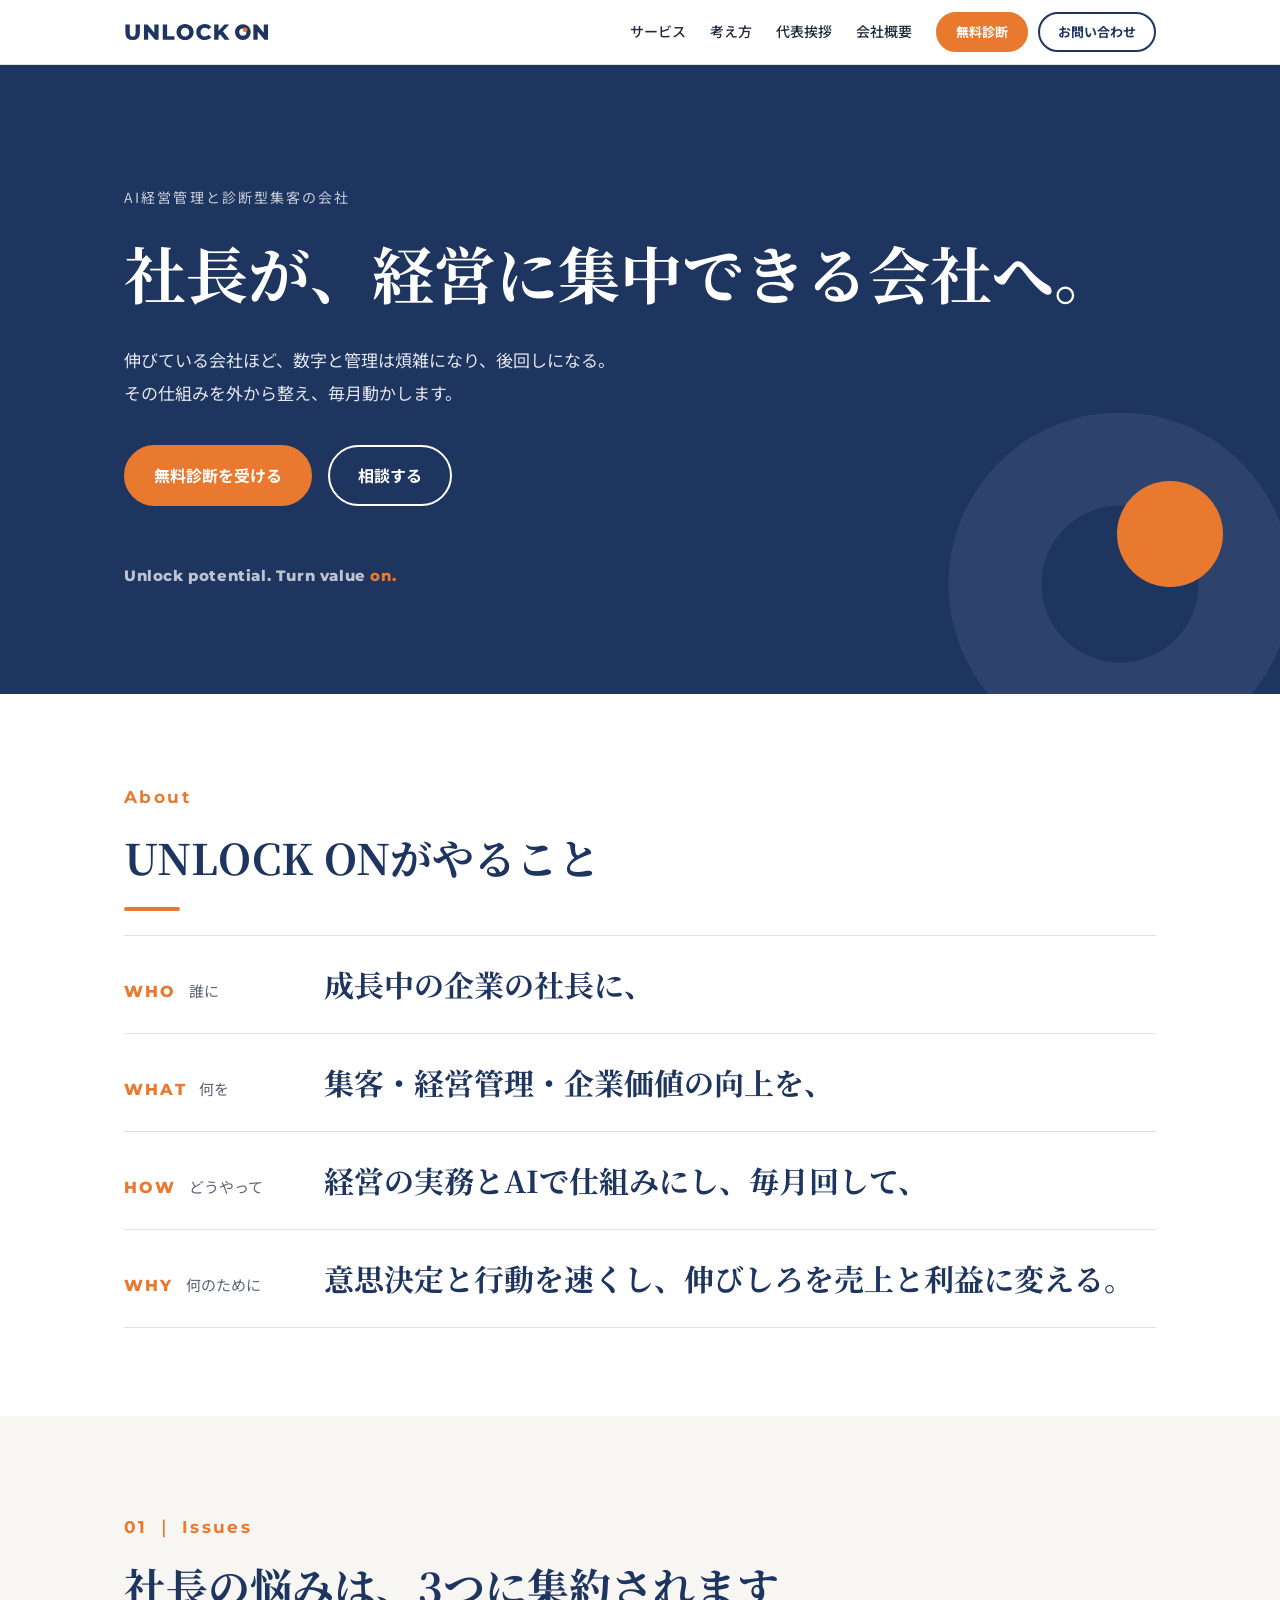
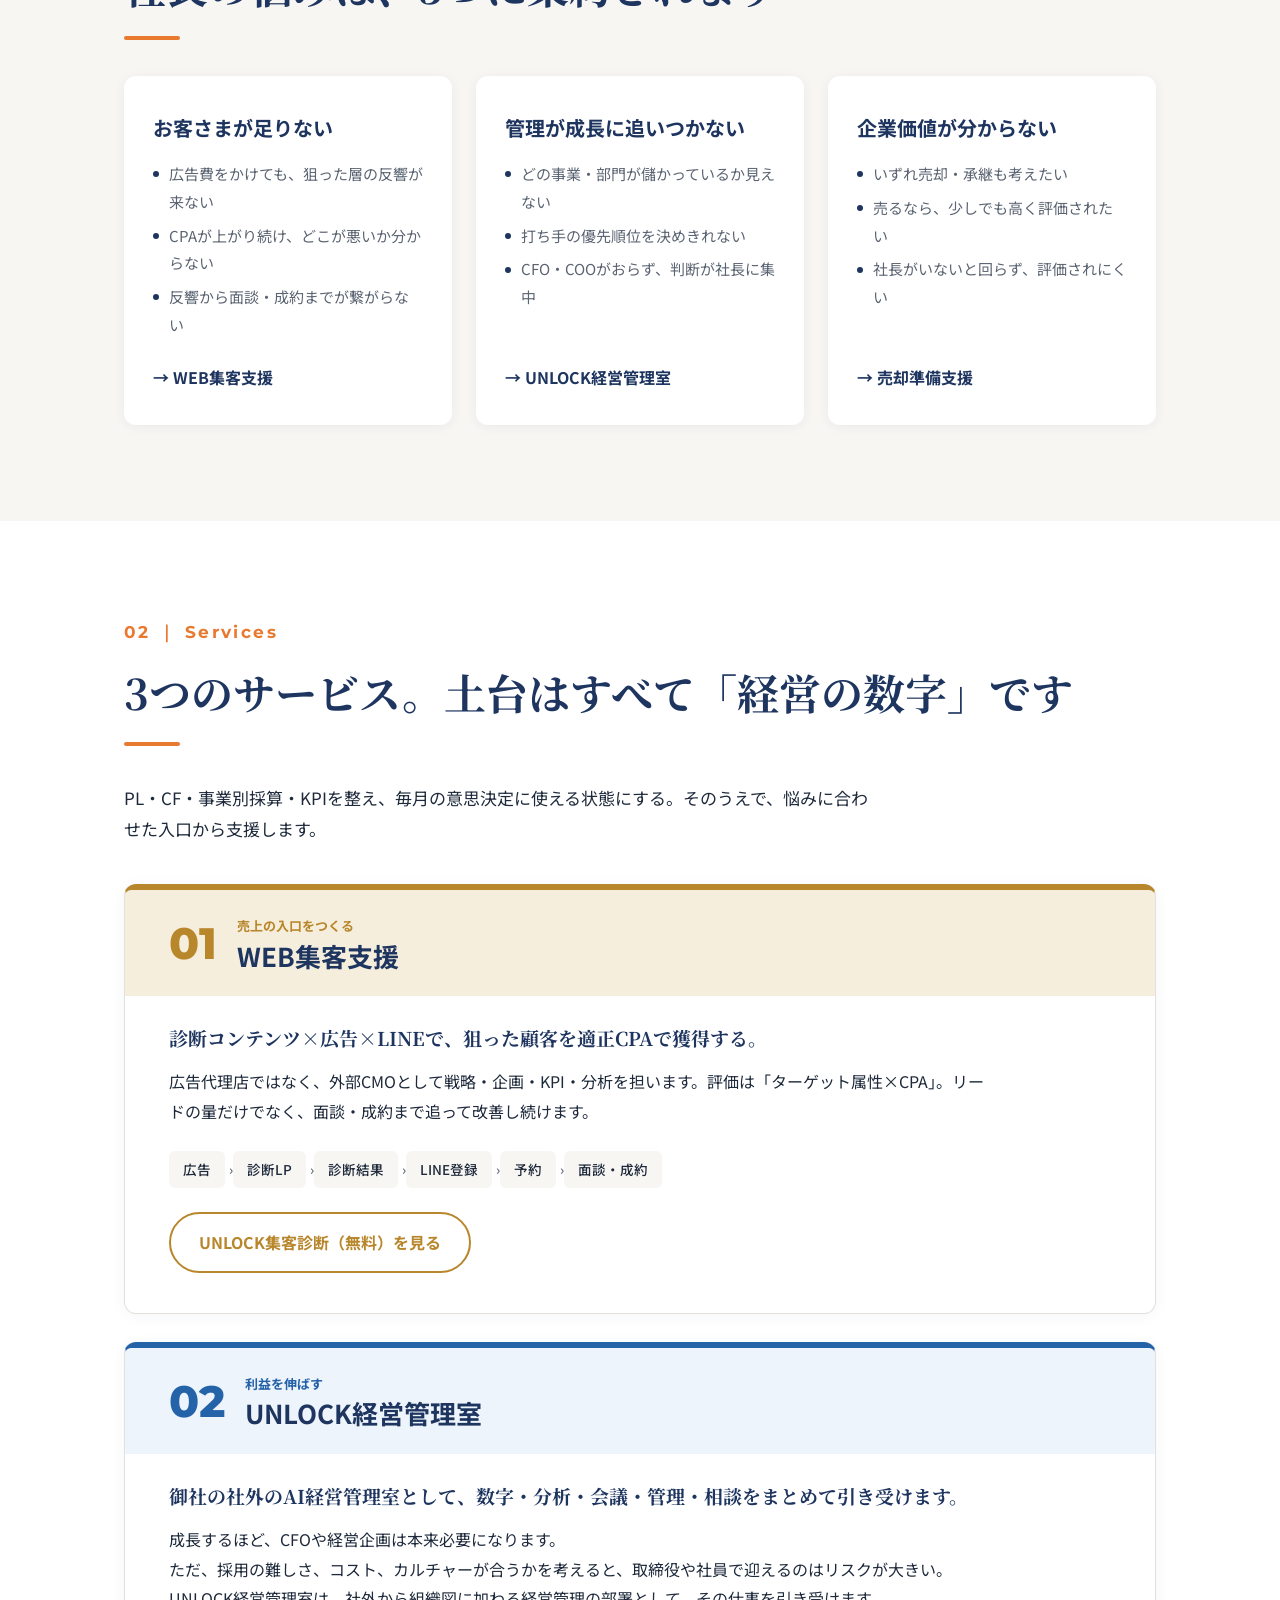
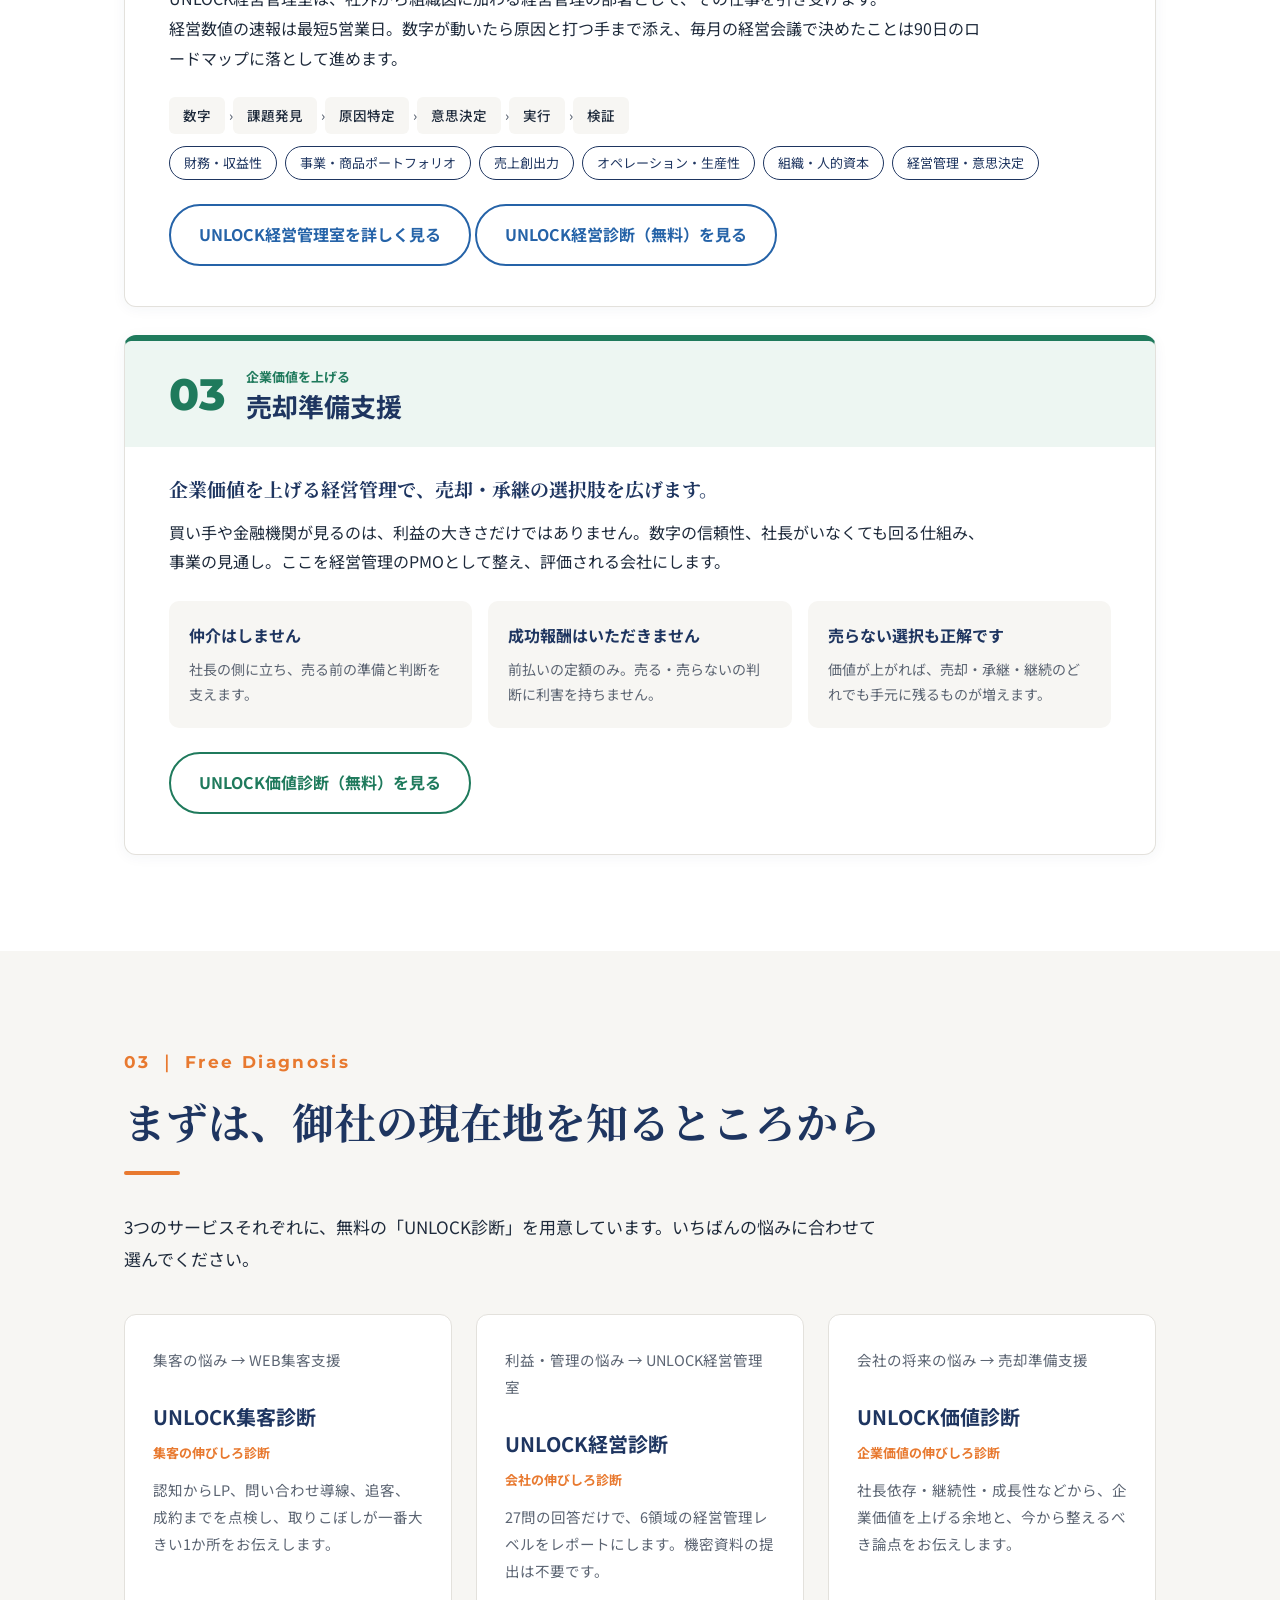
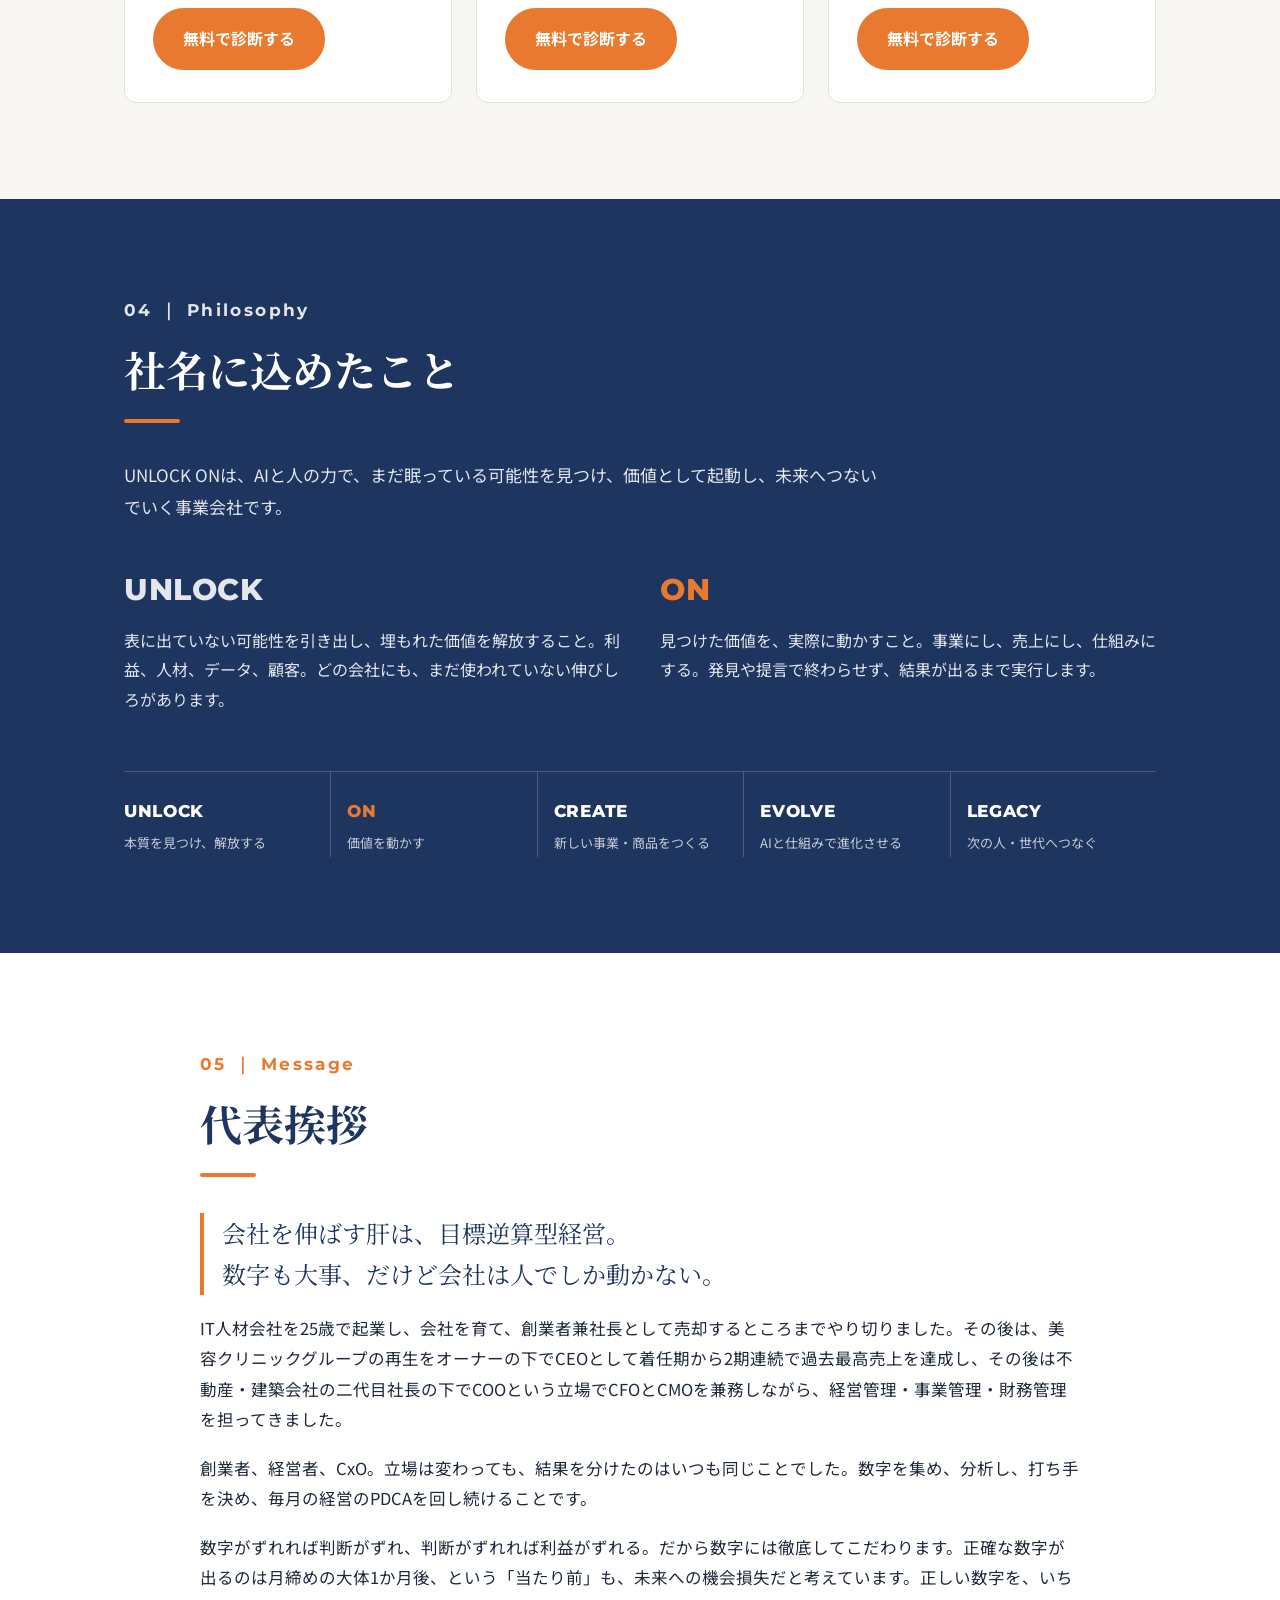
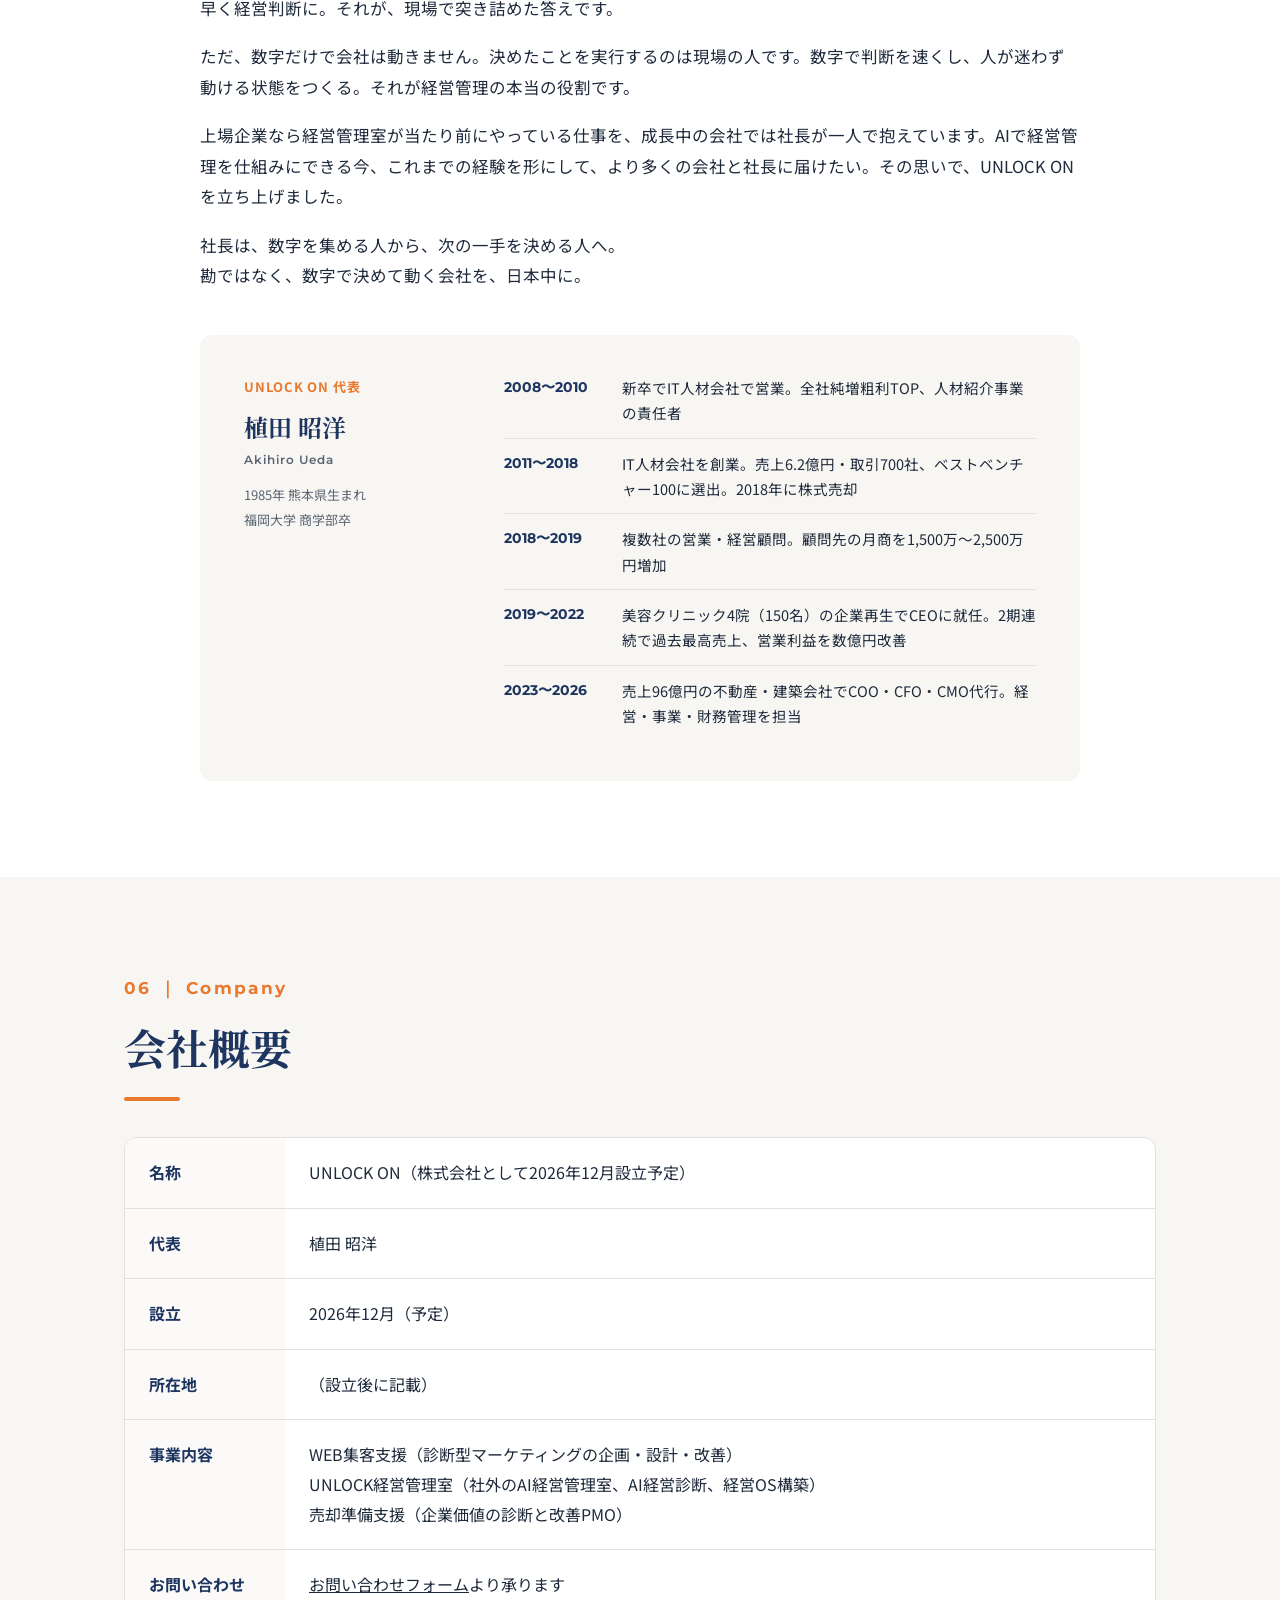
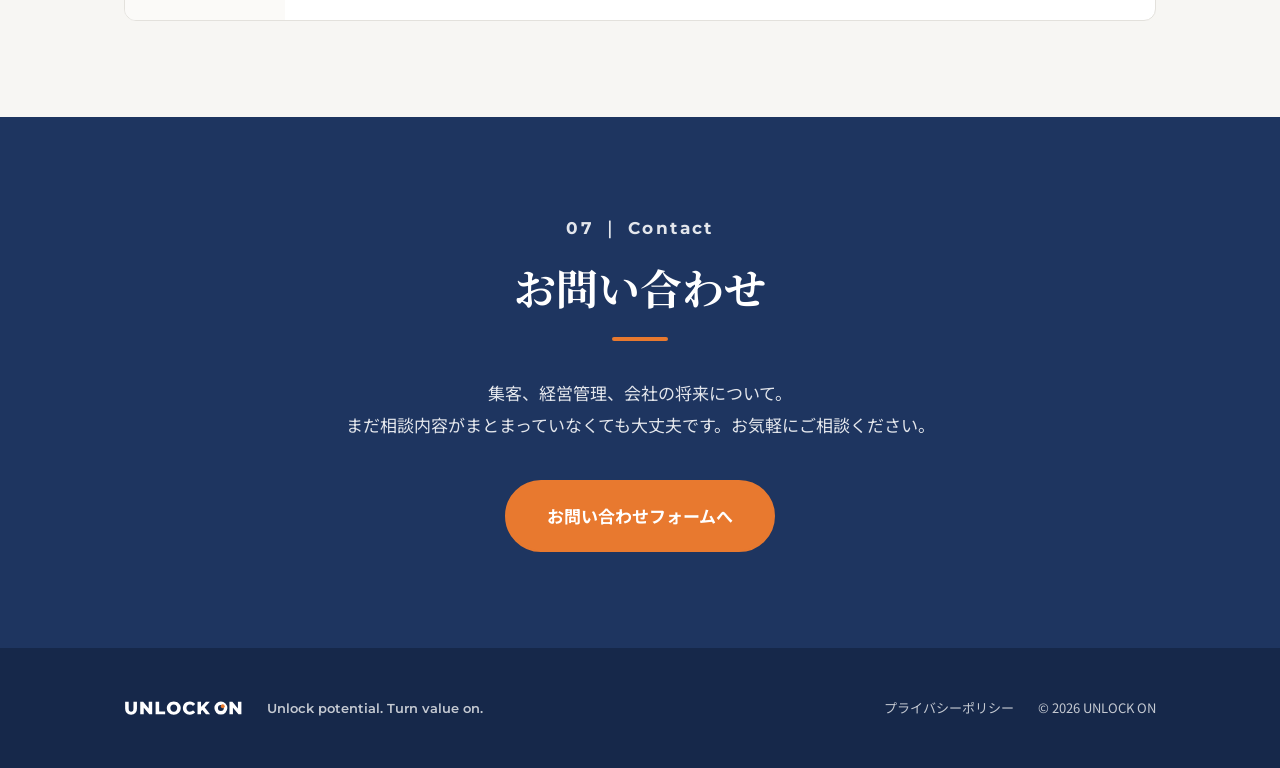
==== index.html @ 7411c28d "代表挨拶・プロフィール・経営管理室欄を植田さんの修正どおりに反映 Co-Authored-By: Claude Opus 5.5 <noreply@anthropic.com> Claude-Sess" ====
<!doctype html>
<html lang="ja">
<head>
<meta charset="utf-8">
<meta name="viewport" content="width=device-width, initial-scale=1">
<title>UNLOCK ON｜AI経営管理と診断型集客</title>
<meta name="description" content="UNLOCK ONは、AI経営管理と診断型集客の会社です。WEB集客支援・UNLOCK経営管理室・売却準備支援で、集客から利益、企業価値までを数字にもとづいて伸ばします。">
<meta property="og:type" content="website">
<meta property="og:title" content="UNLOCK ON｜AI経営管理と診断型集客">
<meta property="og:description" content="Unlock potential. Turn value on. 集客から、利益、企業価値まで。">
<meta property="og:url" content="https://unlockon.jp/">
<meta property="og:image" content="https://unlockon.jp/assets/ogp.png">
<meta name="twitter:card" content="summary_large_image">
<link rel="icon" href="assets/UNLOCKON_icon_white-bg.png">
<link rel="preconnect" href="https://fonts.googleapis.com">
<link rel="preconnect" href="https://fonts.gstatic.com" crossorigin>
<link href="https://fonts.googleapis.com/css2?family=Montserrat:wght@600;700;800&family=Noto+Sans+JP:wght@400;500;700&family=Noto+Serif+JP:wght@600;700&display=swap" rel="stylesheet">
<link rel="stylesheet" href="assets/style.css">
<script src="assets/analytics.js" defer></script>
</head>
<body>

<header class="hd" id="top">
  <div class="wrap hd-in">
    <a href="#top" class="hd-logo"><img src="assets/UNLOCKON_logo_color.svg" alt="UNLOCK ON" width="170" height="26"></a>
    <nav class="hd-nav" aria-label="メニュー">
      <a href="#services">サービス</a>
      <a href="#philosophy">考え方</a>
      <a href="#message">代表挨拶</a>
      <a href="#company">会社概要</a>
      <a href="#diagnosis" class="btn btn-sm">無料診断</a>
      <a href="https://docs.google.com/forms/d/1Wadv1XWsuoTryicn_GsCDWkYl4f9sPdVw8x3bEHQk1c/viewform" target="_blank" rel="noopener" class="btn btn-sm btn-nav2">お問い合わせ</a>
    </nav>
  </div>
</header>

<main>

<!-- ヒーロー -->
<section class="hero">
  <div class="wrap">
    <p class="eyebrow">AI経営管理と診断型集客の会社</p>
    <h1 class="hero-jp serif"><span class="nw">社長が、</span><span class="nw">経営に集中できる</span><span class="nw">会社へ。</span></h1>
    <p class="hero-body">伸びている会社ほど、数字と管理は煩雑になり、後回しになる。<br class="pc">その仕組みを外から整え、毎月動かします。</p>
    <div class="hero-cta">
      <a href="#diagnosis" class="btn">無料診断を受ける</a>
      <a href="#contact" class="btn btn-ghost">相談する</a>
    </div>
    <p class="hero-tag">Unlock potential. Turn value <span class="on">on.</span></p>
  </div>
</section>

<!-- 5W1H -->
<section class="stmt">
  <div class="wrap">
    <p class="sec-num">About</p>
    <h2 class="sec-ttl serif"><span class="nw">UNLOCK ONが</span><span class="nw">やること</span></h2>
    <dl class="stmt-list">
      <div class="stmt-row"><dt><b>WHO</b>誰に</dt><dd><span class="nw">成長中の</span><span class="nw">企業の</span><span class="nw">社長に、</span></dd></div>
      <div class="stmt-row"><dt><b>WHAT</b>何を</dt><dd><span class="nw">集客・</span><span class="nw">経営管理・</span><span class="nw">企業価値の</span><span class="nw">向上を、</span></dd></div>
      <div class="stmt-row"><dt><b>HOW</b>どうやって</dt><dd><span class="nw">経営の実務と</span><span class="nw">AIで</span><span class="nw">仕組みにし、</span><span class="nw">毎月回して、</span></dd></div>
      <div class="stmt-row"><dt><b>WHY</b>何のために</dt><dd><span class="nw">意思決定と</span><span class="nw">行動を</span><span class="nw">速くし、</span><span class="nw">伸びしろを</span><span class="nw">売上と利益に</span><span class="nw">変える。</span></dd></div>
    </dl>
  </div>
</section>

<!-- 社長の悩み -->
<section class="sec sec-beige" id="issues">
  <div class="wrap">
    <p class="sec-num">01 ｜ Issues</p>
    <h2 class="sec-ttl serif"><span class="nw">社長の</span><span class="nw">悩みは、</span><span class="nw">3つに</span><span class="nw">集約されます</span></h2>
    <div class="grid3">
      <div class="card">
        <h3>お客さまが足りない</h3>
        <ul>
          <li>広告費をかけても、狙った層の反響が来ない</li>
          <li>CPAが上がり続け、どこが悪いか分からない</li>
          <li>反響から面談・成約までが繋がらない</li>
        </ul>
        <p class="card-to">→ WEB集客支援</p>
      </div>
      <div class="card">
        <h3><span class="nw">管理が</span><span class="nw">成長に</span><span class="nw">追いつかない</span></h3>
        <ul>
          <li>どの事業・部門が儲かっているか見えない</li>
          <li>打ち手の優先順位を決めきれない</li>
          <li>CFO・COOがおらず、判断が社長に集中</li>
        </ul>
        <p class="card-to">→ UNLOCK経営管理室</p>
      </div>
      <div class="card">
        <h3>企業価値が分からない</h3>
        <ul>
          <li>いずれ売却・承継も考えたい</li>
          <li>売るなら、少しでも高く評価されたい</li>
          <li>社長がいないと回らず、評価されにくい</li>
        </ul>
        <p class="card-to">→ 売却準備支援</p>
      </div>
    </div>
  </div>
</section>

<!-- サービス -->
<section class="sec" id="services">
  <div class="wrap">
    <p class="sec-num">02 ｜ Services</p>
    <h2 class="sec-ttl serif"><span class="nw">3つのサービス。</span><br class="sp"><span class="nw">土台はすべて</span><span class="nw">「経営の数字」です</span></h2>
    <p class="lead">PL・CF・事業別採算・KPIを整え、毎月の意思決定に使える状態にする。そのうえで、悩みに合わせた入口から支援します。</p>

    <article class="svc svc-o">
      <div class="svc-hd"><span class="svc-no">01</span><div><p class="svc-tag">売上の入口をつくる</p><h3>WEB集客支援</h3></div></div>
      <p class="svc-catch"><span class="nw">診断コンテンツ×</span><span class="nw">広告×LINEで、</span><span class="nw">狙った顧客を</span><span class="nw">適正CPAで</span><span class="nw">獲得する。</span></p>
      <p>広告代理店ではなく、外部CMOとして戦略・企画・KPI・分析を担います。評価は「ターゲット属性×CPA」。リードの量だけでなく、面談・成約まで追って改善し続けます。</p>
      <div class="flow"><span>広告</span><span>診断LP</span><span>診断結果</span><span>LINE登録</span><span>予約</span><span>面談・成約</span></div>
          <p class="svc-cta"><a class="btn btn-ghost-navy" href="#diagnosis">UNLOCK集客診断（無料）を見る</a></p>
    </article>

    <article class="svc svc-b">
      <div class="svc-hd"><span class="svc-no">02</span><div><p class="svc-tag">利益を伸ばす</p><h3>UNLOCK経営管理室</h3></div></div>
      <p class="svc-catch"><span class="nw">御社の</span><span class="nw">社外のAI経営管理室として、</span><span class="nw">数字・分析・会議・管理・相談を</span><span class="nw">まとめて</span><span class="nw">引き受けます。</span></p>
      <p>成長するほど、CFOや経営企画は本来必要になります。<br>ただ、採用の難しさ、コスト、カルチャーが合うかを考えると、取締役や社員で迎えるのはリスクが大きい。<br>UNLOCK経営管理室は、社外から組織図に加わる経営管理の部署として、その仕事を引き受けます。<br>経営数値の速報は最短5営業日。数字が動いたら原因と打つ手まで添え、毎月の経営会議で決めたことは90日のロードマップに落として進めます。</p>
      <div class="flow"><span>数字</span><span>課題発見</span><span>原因特定</span><span>意思決定</span><span>実行</span><span>検証</span></div>
      <ul class="chips"><li>財務・収益性</li><li>事業・商品ポートフォリオ</li><li>売上創出力</li><li>オペレーション・生産性</li><li>組織・人的資本</li><li>経営管理・意思決定</li></ul>
          <p class="svc-cta"><a class="btn btn-ghost-navy" href="ai-keiei-kanri/">UNLOCK経営管理室を詳しく見る</a> <a class="btn btn-ghost-navy" href="#diagnosis">UNLOCK経営診断（無料）を見る</a></p>
    </article>

    <article class="svc svc-g">
      <div class="svc-hd"><span class="svc-no">03</span><div><p class="svc-tag">企業価値を上げる</p><h3>売却準備支援</h3></div></div>
      <p class="svc-catch"><span class="nw">企業価値を上げる</span><span class="nw">経営管理で、</span><span class="nw">売却・承継の</span><span class="nw">選択肢を</span><span class="nw">広げます。</span></p>
      <p>買い手や金融機関が見るのは、利益の大きさだけではありません。数字の信頼性、社長がいなくても回る仕組み、事業の見通し。ここを経営管理のPMOとして整え、評価される会社にします。</p>
      <ul class="stance">
        <li><b>仲介はしません</b>社長の側に立ち、売る前の準備と判断を支えます。</li>
        <li><b>成功報酬はいただきません</b>前払いの定額のみ。売る・売らないの判断に利害を持ちません。</li>
        <li><b>売らない選択も正解です</b>価値が上がれば、売却・承継・継続のどれでも手元に残るものが増えます。</li>
      </ul>
          <p class="svc-cta"><a class="btn btn-ghost-navy" href="#diagnosis">UNLOCK価値診断（無料）を見る</a></p>
    </article>
  </div>
</section>

<!-- 無料診断 -->
<section class="sec sec-beige" id="diagnosis">
  <div class="wrap">
    <p class="sec-num">03 ｜ Free Diagnosis</p>
    <h2 class="sec-ttl serif"><span class="nw">まずは、御社の現在地を</span><br class="sp"><span class="nw">知るところから</span></h2>
    <p class="lead">3つのサービスそれぞれに、無料の「UNLOCK診断」を用意しています。いちばんの悩みに合わせて選んでください。</p>
    <div class="grid3">
      <div class="card card-cta">
        <p class="card-tag">集客の悩み → WEB集客支援</p>
        <h3>UNLOCK集客診断</h3>
        <p class="card-sub">集客の伸びしろ診断</p>
        <p>認知からLP、問い合わせ導線、追客、成約までを点検し、取りこぼしが一番大きい1か所をお伝えします。</p>
        <a class="btn" href="https://docs.google.com/forms/d/e/1FAIpQLScr0qs4FmNU3PDeHApabsbFEbv1v2HXzuLQebowi0GBQObMBw/viewform" target="_blank" rel="noopener">無料で診断する</a>
      </div>
      <div class="card card-cta">
        <p class="card-tag">利益・管理の悩み → UNLOCK経営管理室</p>
        <h3>UNLOCK経営診断</h3>
        <p class="card-sub">会社の伸びしろ診断</p>
        <p>27問の回答だけで、6領域の経営管理レベルをレポートにします。機密資料の提出は不要です。</p>
        <a class="btn" href="https://docs.google.com/forms/d/e/1FAIpQLSe_AEtY58nITSL4fysFP0we7L3E5vW6d-9pd56apk4U8M7JZw/viewform" target="_blank" rel="noopener">無料で診断する</a>
      </div>
      <div class="card card-cta">
        <p class="card-tag">会社の将来の悩み → 売却準備支援</p>
        <h3>UNLOCK価値診断</h3>
        <p class="card-sub">企業価値の伸びしろ診断</p>
        <p>社長依存・継続性・成長性などから、企業価値を上げる余地と、今から整えるべき論点をお伝えします。</p>
        <a class="btn" href="https://docs.google.com/forms/d/1GCyr77BBxJ8v6hau07Pu1oZGEM-dN-XFCLn2GmGxDAE/viewform" target="_blank" rel="noopener">無料で診断する</a>
      </div>
    </div>
  </div>
</section>

<!-- 考え方 -->
<section class="sec sec-navy" id="philosophy">
  <div class="wrap">
    <p class="sec-num">04 ｜ Philosophy</p>
    <h2 class="sec-ttl serif"><span class="nw">社名に</span><span class="nw">込めたこと</span></h2>
    <p class="lead">UNLOCK ONは、AIと人の力で、まだ眠っている可能性を見つけ、価値として起動し、未来へつないでいく事業会社です。</p>
    <div class="grid2">
      <div>
        <p class="word">UNLOCK</p>
        <p>表に出ていない可能性を引き出し、埋もれた価値を解放すること。利益、人材、データ、顧客。どの会社にも、まだ使われていない伸びしろがあります。</p>
      </div>
      <div>
        <p class="word">ON</p>
        <p>見つけた価値を、実際に動かすこと。事業にし、売上にし、仕組みにする。発見や提言で終わらせず、結果が出るまで実行します。</p>
      </div>
    </div>
    <ol class="steps5">
      <li><b>UNLOCK</b><span>本質を見つけ、解放する</span></li>
      <li><b>ON</b><span>価値を動かす</span></li>
      <li><b>CREATE</b><span>新しい事業・商品をつくる</span></li>
      <li><b>EVOLVE</b><span>AIと仕組みで進化させる</span></li>
      <li><b>LEGACY</b><span>次の人・世代へつなぐ</span></li>
    </ol>
  </div>
</section>

<!-- 代表挨拶 -->
<section class="sec" id="message">
  <div class="wrap">
    <p class="sec-num">05 ｜ Message</p>
    <h2 class="sec-ttl serif">代表挨拶</h2>
    <div class="msg-body msg-v2">
        <p class="msg-catch serif"><span class="nw">会社を伸ばす</span><span class="nw">肝は、</span><span class="nw">目標逆算型経営。</span><br><span class="nw">数字も大事、</span><span class="nw">だけど</span><span class="nw">会社は</span><span class="nw">人でしか</span><span class="nw">動かない。</span></p>
        <p>IT人材会社を25歳で起業し、会社を育て、創業者兼社長として売却するところまでやり切りました。その後は、美容クリニックグループの再生をオーナーの下でCEOとして着任期から2期連続で過去最高売上を達成し、その後は不動産・建築会社の二代目社長の下でCOOという立場でCFOとCMOを兼務しながら、経営管理・事業管理・財務管理を担ってきました。</p>
        <p>創業者、経営者、CxO。立場は変わっても、結果を分けたのはいつも同じことでした。数字を集め、分析し、打ち手を決め、毎月の経営のPDCAを回し続けることです。</p>
        <p>数字がずれれば判断がずれ、判断がずれれば利益がずれる。だから数字には徹底してこだわります。正確な数字が出るのは月締めの大体1か月後、という「当たり前」も、未来への機会損失だと考えています。正しい数字を、いち早く経営判断に。それが、現場で突き詰めた答えです。</p>
        <p>ただ、数字だけで会社は動きません。決めたことを実行するのは現場の人です。数字で判断を速くし、人が迷わず動ける状態をつくる。それが経営管理の本当の役割です。</p>
        <p>上場企業なら経営管理室が当たり前にやっている仕事を、成長中の会社では社長が一人で抱えています。AIで経営管理を仕組みにできる今、これまでの経験を形にして、より多くの会社と社長に届けたい。その思いで、UNLOCK ONを立ち上げました。</p>
        <p>社長は、数字を集める人から、次の一手を決める人へ。<br>勘ではなく、数字で決めて動く会社を、日本中に。</p>
      </div>
      
    <div class="prof2">
      <div class="prof2-id">
        <p class="prof-role">UNLOCK ON 代表</p>
        <p class="prof-name serif">植田 昭洋<span>Akihiro Ueda</span></p>
        <p class="prof-meta">1985年 熊本県生まれ<br>福岡大学 商学部卒</p>
      </div>
      <dl class="career2">
          <dt>2008〜2010</dt><dd>新卒でIT人材会社で営業。全社純増粗利TOP、人材紹介事業の責任者</dd>
          <dt>2011〜2018</dt><dd>IT人材会社を創業。売上6.2億円・取引700社、ベストベンチャー100に選出。2018年に株式売却</dd>
          <dt>2018〜2019</dt><dd>複数社の営業・経営顧問。顧問先の月商を1,500万〜2,500万円増加</dd>
          <dt>2019〜2022</dt><dd>美容クリニック4院（150名）の企業再生でCEOに就任。2期連続で過去最高売上、営業利益を数億円改善</dd>
          <dt>2023〜2026</dt><dd>売上96億円の不動産・建築会社でCOO・CFO・CMO代行。経営・事業・財務管理を担当</dd>
        </dl>
    </div>
  </div>
</section>

<!-- 会社概要 -->
<section class="sec sec-beige" id="company">
  <div class="wrap">
    <p class="sec-num">06 ｜ Company</p>
    <h2 class="sec-ttl serif">会社概要</h2>
    <dl class="table">
      <dt>名称</dt><dd>UNLOCK ON（株式会社として2026年12月設立予定）</dd>
      <dt>代表</dt><dd>植田 昭洋</dd>
      <dt>設立</dt><dd>2026年12月（予定）</dd>
      <dt>所在地</dt><dd>（設立後に記載）</dd>
      <dt>事業内容</dt><dd>WEB集客支援（診断型マーケティングの企画・設計・改善）<br>UNLOCK経営管理室（社外のAI経営管理室、AI経営診断、経営OS構築）<br>売却準備支援（企業価値の診断と改善PMO）</dd>
      <dt>お問い合わせ</dt><dd><a href="#contact">お問い合わせフォーム</a>より承ります</dd>
    </dl>
  </div>
</section>

<!-- お問い合わせ -->
<section class="sec sec-navy" id="contact">
  <div class="wrap center">
    <p class="sec-num">07 ｜ Contact</p>
    <h2 class="sec-ttl serif">お問い合わせ</h2>
    <p class="lead">集客、経営管理、会社の将来について。<br>まだ相談内容がまとまっていなくても大丈夫です。お気軽にご相談ください。</p>
    <a class="btn btn-lg" href="https://docs.google.com/forms/d/1Wadv1XWsuoTryicn_GsCDWkYl4f9sPdVw8x3bEHQk1c/viewform" target="_blank" rel="noopener">お問い合わせフォームへ</a>
  </div>
</section>

</main>

<footer class="ft">
  <div class="wrap ft-in">
    <img src="assets/UNLOCKON_logo_white.svg" alt="UNLOCK ON" width="140" height="21">
    <p class="ft-tag">Unlock potential. Turn value on.</p>
    <nav><a href="privacy.html">プライバシーポリシー</a></nav>
    <p class="ft-copy">© 2026 UNLOCK ON</p>
  </div>
</footer>

</body>
</html>
---- assets/style.css ----
:root{
  --navy:#1E3560; --navy-d:#16284A; --orange:#E8792F; --beige:#F7F6F3;
  --ink:#1E2A3B; --sub:#5B6472; --line:#E3E1DC; --white:#fff;
  --sans:"Noto Sans JP",system-ui,sans-serif; --serif:"Noto Serif JP",serif; --en:"Montserrat",sans-serif;
}
*{box-sizing:border-box;margin:0;padding:0}
html{scroll-behavior:smooth;scroll-padding-top:72px}
body{font-family:var(--sans);color:var(--ink);background:var(--white);line-height:1.85;font-size:16px;-webkit-font-smoothing:antialiased}
img{max-width:100%;display:block}
a{color:inherit}
ul,ol{list-style:none}
.wrap{max-width:1080px;margin:0 auto;padding:0 24px}
.serif{font-family:var(--serif)}
.center{text-align:center}
.sp{display:none}

/* header */
.hd{position:sticky;top:0;z-index:10;background:rgba(255,255,255,.95);backdrop-filter:blur(6px);border-bottom:1px solid var(--line)}
.hd-in{display:flex;align-items:center;justify-content:space-between;height:64px}
.hd-logo img{height:22px;width:auto}
.hd-nav{display:flex;align-items:center;gap:28px;font-size:14px;font-weight:500}
.hd-nav a{text-decoration:none}
.hd-nav a:not(.btn):hover{color:var(--orange)}

/* buttons */
.btn{display:inline-block;background:var(--orange);color:#fff;font-weight:700;text-decoration:none;padding:14px 28px;border-radius:999px;border:2px solid var(--orange);transition:.2s;white-space:nowrap}
.btn:hover{background:#d4671f;border-color:#d4671f}
.btn-sm{padding:6px 18px;font-size:13px;color:#fff!important}
.btn-lg{padding:18px 40px;font-size:17px}
.btn-ghost{background:transparent;border-color:#fff;color:#fff}
.btn-ghost:hover{background:#fff;color:var(--navy);border-color:#fff}
.btn-ghost-navy{background:transparent;border-color:var(--navy);color:var(--navy)}
.btn-ghost-navy:hover{background:var(--navy);color:#fff;border-color:var(--navy)}

/* hero */
.hero{background:var(--navy);color:#fff;padding:112px 0 120px;position:relative;overflow:hidden}
.hero::after{content:"";position:absolute;right:-120px;top:50%;transform:translateY(-50%);width:520px;height:520px;border-radius:50%;border:72px solid rgba(255,255,255,.06)}
.hero::before{content:"";position:absolute;right:120px;top:calc(50% - 150px);width:44px;height:44px;border-radius:50%;background:var(--orange);opacity:.95}
.eyebrow{font-size:14px;letter-spacing:.15em;color:rgba(255,255,255,.75);margin-bottom:20px}
.hero-ttl{font-family:var(--en);font-weight:800;font-size:clamp(40px,6.4vw,76px);line-height:1.08;letter-spacing:-.01em;position:relative;z-index:1}
.hero-ttl .on{color:var(--orange)}
.hero-lead{word-break:auto-phrase;font-size:clamp(20px,2.6vw,28px);margin:32px 0 12px;font-weight:700}
.hero-sub{color:rgba(255,255,255,.82);font-size:15px}
.hero-cta{display:flex;gap:16px;margin-top:40px;flex-wrap:wrap;position:relative;z-index:1}

/* sections */
.sec{padding:96px 0}
.sec-navy{background:var(--navy);color:#fff}
.sec-beige{background:var(--beige)}
.sec-num{font-family:var(--en);font-weight:700;font-size:13px;letter-spacing:.12em;color:var(--orange);margin-bottom:10px}
.sec-ttl{word-break:auto-phrase;text-wrap:balance;font-size:clamp(22px,3.2vw,34px);line-height:1.5;margin-bottom:28px;color:var(--navy)}
.sec-navy .sec-ttl{color:#fff}
.lead{font-size:17px;max-width:760px;margin-bottom:40px}
.center .lead{margin-left:auto;margin-right:auto}

.grid3{display:grid;grid-template-columns:repeat(3,1fr);gap:24px}
.grid2{display:grid;grid-template-columns:1fr 1fr;gap:40px;margin-bottom:56px}
.card{background:#fff;border:1px solid var(--line);border-radius:12px;padding:32px 28px;display:flex;flex-direction:column}
.card h3{font-size:19px;color:var(--navy);margin-bottom:14px}
.card li{position:relative;padding-left:16px;font-size:14.5px;margin-bottom:6px;color:var(--sub)}
.card li::before{content:"";position:absolute;left:0;top:.75em;width:6px;height:6px;border-radius:50%;background:var(--navy)}
.card-to{margin-top:auto;padding-top:18px;font-weight:700;color:var(--navy)}
.card-tag{font-size:13px;color:var(--sub);margin-bottom:6px}
.card-cta p{font-size:14.5px;color:var(--sub);margin-bottom:24px}
.card-cta .btn{margin-top:auto;align-self:flex-start}

/* philosophy */
.word{font-family:var(--en);font-weight:800;font-size:30px;letter-spacing:.02em;margin-bottom:8px}
.grid2 > div:nth-child(2) .word{color:var(--orange)}
.sec-navy p{color:rgba(255,255,255,.88)}
.steps5{display:grid;grid-template-columns:repeat(5,1fr);gap:0;border-top:1px solid rgba(255,255,255,.2)}
.steps5 li{padding:24px 16px 0;border-left:1px solid rgba(255,255,255,.2)}
.steps5 li:first-child{border-left:0;padding-left:0}
.steps5 b{display:block;font-family:var(--en);font-weight:800;font-size:17px;letter-spacing:.04em}
.steps5 li:nth-child(2) b{color:var(--orange)}
.steps5 span{font-size:13px;color:rgba(255,255,255,.75)}

/* services */
.svc{border-top:1px solid var(--line);padding:48px 0}
.svc:last-child{border-bottom:1px solid var(--line)}
.svc-hd{display:flex;align-items:center;gap:20px;margin-bottom:16px}
.svc-no{font-family:var(--en);font-weight:800;font-size:44px;color:var(--navy);line-height:1;opacity:.18}
.svc-tag{font-size:13px;color:var(--orange);font-weight:700}
.svc h3{font-size:26px;color:var(--navy);line-height:1.3}
.svc-catch{font-family:var(--serif);font-weight:700;font-size:19px;color:var(--navy);margin-bottom:12px}
.svc > p{max-width:820px}
.flow{display:flex;flex-wrap:wrap;gap:8px;margin:24px 0 12px}
.flow span{background:var(--beige);border-radius:6px;padding:6px 14px;font-size:13.5px;font-weight:500;position:relative}
.flow span:not(:last-child)::after{content:"›";position:absolute;right:-8px;color:var(--sub)}
.note{font-size:14px;color:var(--sub)}
.chips{display:flex;flex-wrap:wrap;gap:8px;margin-top:12px}
.chips li{border:1px solid var(--navy);color:var(--navy);border-radius:999px;padding:4px 14px;font-size:13px}
.stance{display:grid;grid-template-columns:repeat(3,1fr);gap:16px;margin-top:24px}
.stance li{background:var(--beige);border-radius:10px;padding:20px;font-size:14px;color:var(--sub)}
.stance b{display:block;color:var(--navy);font-size:16px;margin-bottom:6px}

/* message */
.msg{display:grid;grid-template-columns:1.5fr 1fr;gap:56px;align-items:start}
.msg-catch{font-size:21px;line-height:1.7;color:var(--navy);margin-bottom:28px;padding-left:18px;border-left:4px solid var(--orange)}
.msg-body p{margin-bottom:18px}
.msg-sign{text-align:right;margin-top:28px}
.msg-sign .serif{font-size:20px;font-weight:700;margin-left:8px}
.prof{background:var(--beige);border-radius:12px;padding:28px}
.prof-photo{aspect-ratio:4/5;background:#E7E4DD;border-radius:8px;display:grid;place-items:center;color:var(--sub);font-size:13px;margin-bottom:20px}
.prof-name{font-size:22px;font-weight:700;color:var(--navy)}
.prof-name span{display:block;font-family:var(--en);font-size:12px;font-weight:600;color:var(--sub);letter-spacing:.08em}
.prof-meta{font-size:13px;color:var(--sub);margin:4px 0 16px}
.career dt{font-family:var(--en);font-weight:700;font-size:13px;color:var(--navy);margin-top:12px}
.career dd{font-size:13.5px;color:var(--ink);line-height:1.7}

/* company */
.table{display:grid;grid-template-columns:160px 1fr;background:#fff;border-radius:12px;border:1px solid var(--line);overflow:hidden}
.table dt,.table dd{padding:20px 24px;border-bottom:1px solid var(--line)}
.table dt{font-weight:700;color:var(--navy);background:#FBFAF8}
.table dt:last-of-type,.table dd:last-of-type{border-bottom:0}

/* footer */
.ft{background:var(--navy-d);color:rgba(255,255,255,.75);padding:48px 0;font-size:13px}
.ft-in{display:flex;align-items:center;gap:24px;flex-wrap:wrap}
.ft-in img{height:18px;width:auto}
.ft-tag{font-family:var(--en);font-weight:600;flex:1}
.ft a{text-decoration:none}
.ft a:hover{color:#fff}

/* privacy page */
.doc{max-width:820px;padding:72px 24px 96px}
.doc h1{font-family:var(--serif);color:var(--navy);font-size:30px;margin-bottom:24px}
.doc h2{font-size:18px;color:var(--navy);margin:36px 0 10px}
.doc p,.doc li{font-size:15px}
.doc ol{list-style:decimal;padding-left:1.4em}

/* responsive */
@media (max-width:880px){
  .hd-nav a:not(.btn){display:none}
  .grid3,.stance{grid-template-columns:1fr}
  .grid2{grid-template-columns:1fr;gap:28px}
  .steps5{grid-template-columns:1fr;border-top:0}
  .steps5 li{border-left:0;border-top:1px solid rgba(255,255,255,.2);padding:14px 0;display:flex;gap:16px;align-items:baseline}
  .steps5 b{min-width:96px}
  .msg{grid-template-columns:1fr;gap:40px}
  .prof-photo{max-width:240px}
  .hero::after{width:320px;height:320px;border-width:48px;right:-160px;top:auto;bottom:-140px;transform:none}
  .hero::before{right:40px;top:auto;bottom:90px;width:28px;height:28px}
}
@media (max-width:560px){
  .wrap{padding:0 16px}
  .sp{display:inline}
  .sec{padding:72px 0}
  .hero{padding:80px 0 96px}
  .table{grid-template-columns:1fr}
  .table dt{border-bottom:0;padding-bottom:4px;background:#fff}
  .table dd{padding-top:0}
  .msg-catch{font-size:18px}
  .btn-lg{padding:16px 24px;font-size:15px;white-space:normal}
}
.card-sub{font-size:13px!important;color:var(--orange)!important;font-weight:700;margin:-8px 0 12px!important}
.svc-cta{margin-top:24px}

/* v2: hero JP & 5W1H */
.hero-jp{font-size:clamp(30px,4.6vw,54px);line-height:1.4;font-weight:700;position:relative;z-index:1;word-break:auto-phrase}
.hero-body{max-width:640px;margin-top:24px;color:rgba(255,255,255,.88);font-size:16px;line-height:1.95;position:relative;z-index:1}
.hero-tag{font-family:var(--en);font-weight:800;font-size:clamp(17px,1.8vw,21px);margin-top:28px;letter-spacing:.01em;position:relative;z-index:1}
.hero-tag .on{color:var(--orange)}
.w4{background:var(--beige);padding:0 0 8px}
.w4-grid{display:grid;grid-template-columns:repeat(4,1fr);gap:16px;transform:translateY(-48px);margin-bottom:-48px}
.w4-grid li{background:#fff;border-radius:12px;padding:24px 22px;box-shadow:0 1px 0 var(--line);border:1px solid var(--line)}
.w4-k{font-family:var(--en);font-weight:800;font-size:13px;letter-spacing:.12em;color:var(--orange);margin-bottom:10px}
.w4-k span{font-family:var(--sans);font-weight:500;letter-spacing:0;color:var(--sub);margin-left:8px;font-size:12px}
.w4-v{font-weight:700;font-size:18px;color:var(--navy);line-height:1.5;margin-bottom:8px;word-break:auto-phrase}
.w4-s{font-size:13px;color:var(--sub);line-height:1.7}
@media (max-width:880px){.w4-grid{grid-template-columns:1fr 1fr}}
@media (max-width:560px){.w4-grid{gap:10px}.w4-grid li{padding:18px 14px}.w4-v{font-size:15px}}
.w4{background:#fff}
.w4-v{font-size:16px;white-space:nowrap}
@media (max-width:1100px){.w4-v{white-space:normal}}
@media (max-width:560px){.hero::before{display:none}}
.hd-nav{gap:24px}
.btn-nav2{background:transparent;color:var(--navy)!important;border-color:var(--navy)}
.btn-nav2:hover{background:var(--navy);color:#fff!important;border-color:var(--navy)}
.hd-nav .btn-sm + .btn-sm{margin-left:-14px}
@media (max-width:560px){.hd-nav{gap:8px}.hd-nav .btn-sm + .btn-sm{margin-left:0}.btn-sm{padding:6px 12px}}

/* v3: hero & statement */
.pc{display:inline}
.hero{padding:120px 0 104px}
.hero::after{right:-120px;width:520px;height:520px;border-width:72px}
.hero::before{right:52px;top:calc(50% - 150px);width:44px;height:44px}
.hero-jp{font-size:clamp(32px,5.2vw,62px);line-height:1.35}
.hero-body{font-size:17px;max-width:none;margin-top:28px}
.hero-cta{margin-top:36px}
.hero-tag{margin-top:56px;font-size:15px;color:rgba(255,255,255,.7);letter-spacing:.04em}
.w4{display:none}
.stmt{padding:88px 0 24px;background:#fff}
.stmt-list{margin-top:20px;border-bottom:1px solid var(--line)}
.stmt-row{display:grid;grid-template-columns:200px 1fr;align-items:baseline;border-top:1px solid var(--line);padding:26px 0}
.stmt-row dt{font-size:13px;color:var(--sub)}
.stmt-row dt b{font-family:var(--en);font-weight:800;font-size:14px;letter-spacing:.14em;color:var(--orange);margin-right:12px}
.stmt-row dd{font-family:var(--serif);font-weight:700;font-size:clamp(20px,2.6vw,30px);color:var(--navy);line-height:1.5;word-break:auto-phrase}
.stmt-row:last-child dd{color:var(--navy)}
@media (max-width:560px){
  .pc{display:none}
  .hero{padding:72px 0 80px}
  .hero-body{font-size:15px}
  .hero-tag{margin-top:40px}
  .stmt{padding:64px 0 16px}
  .stmt-row{grid-template-columns:1fr;padding:18px 0;gap:6px}
}
@media (max-width:560px){.stmt-row dd{font-size:18px}}

/* v3.1: ヒーローの装飾をロゴのマーク（Oの右上にオレンジの点）と同じ形に */
.hero::before,.hero::after{display:none}
.hero{background:var(--navy) url("data:image/svg+xml,%3Csvg xmlns='http://www.w3.org/2000/svg' viewBox='0 0 48 48'%3E%3Ccircle cx='24' cy='24' r='12.5' fill='none' stroke='%23ffffff' stroke-opacity='.07' stroke-width='9.3'/%3E%3Ccircle cx='29' cy='19' r='5.3' fill='%23E8792F'/%3E%3C/svg%3E") no-repeat right -90px center/600px 600px}
@media (max-width:880px){.hero{background-size:420px 420px;background-position:right -150px bottom -120px}}
@media (max-width:560px){.hero{background-size:300px 300px;background-position:right -120px bottom -90px}}
.hero{background-size:480px 480px;background-position:right -80px bottom -130px}
@media (max-width:880px){.hero{background-size:380px 380px;background-position:right -130px bottom -120px}}
@media (max-width:560px){.hero{background-size:260px 260px;background-position:right -110px bottom -100px}}

/* v4: 代表挨拶（写真なし）— 本文は中央の読みやすい幅、プロフィールは下に横長で */
.msg-v2{max-width:760px;margin:0 auto}
.msg-v2 .msg-catch{font-size:clamp(19px,2.2vw,24px)}
.prof2{max-width:960px;margin:56px auto 0;background:var(--beige);border-radius:12px;padding:40px 44px;display:grid;grid-template-columns:220px 1fr;gap:40px}
.prof2-id .prof-name{font-size:24px}
.prof2-id .prof-meta{line-height:1.9;margin-top:12px}
.career2{display:grid;grid-template-columns:118px 1fr;row-gap:0}
.career2 dt,.career2 dd{padding:12px 0;border-top:1px solid var(--line)}
.career2 dt:first-of-type,.career2 dd:first-of-type{border-top:0;padding-top:0}
.career2 dt{font-family:var(--en);font-weight:700;font-size:14px;color:var(--navy);white-space:nowrap}
.career2 dd{font-size:14.5px;line-height:1.75}
@media (max-width:880px){.prof2{grid-template-columns:1fr;gap:20px;padding:28px 22px}}
@media (max-width:560px){.career2{grid-template-columns:1fr}.career2 dt{border-top:1px solid var(--line);padding-bottom:0}.career2 dd{border-top:0;padding-top:2px}.career2 dt:first-of-type{border-top:0}}
#message .sec-num,#message .sec-ttl,.msg-v2,.prof2{max-width:880px;margin-left:auto;margin-right:auto}
.msg-v2 p{font-size:16.5px}
/* v5 見出しを大きく */
.sec-num{font-size:16px;letter-spacing:.14em;margin-bottom:12px}
.sec-ttl{font-size:clamp(26px,3.8vw,42px);margin-bottom:36px}
.stmt .sec-ttl{margin-bottom:24px}
.stmt-row dt{font-size:15px}
.stmt-row dt b{font-size:16px}
@media (max-width:560px){.sec-num{font-size:14px}.sec-ttl{font-size:24px}}
.sec-num{font-size:17px}
.card h3{font-size:20px}
.card li{font-size:15px}
@media (max-width:560px){.sec-num{font-size:14px}.card h3{font-size:18px}}
/* v6 セクション境目：白とベージュの交互 */
#issues .card{background:#fff;border-color:transparent;box-shadow:0 2px 12px rgba(30,53,96,.06)}
.stmt{padding-bottom:88px}
@media (max-width:880px){.stmt{padding-bottom:64px}}
/* v7 署名をプロフィールカードに統合 */
.prof2{margin-top:44px}
.prof-role{font-size:13px;font-weight:700;color:var(--orange);letter-spacing:.06em;margin-bottom:6px}
/* v8 見出しの下に短いオレンジ線（白セクションでも区切りが分かるように） */
.sec-ttl::after{content:"";display:block;width:56px;height:4px;border-radius:2px;background:var(--orange);margin-top:18px}
#contact .sec-ttl::after{margin-left:auto;margin-right:auto}
/* v9 サービス3つを色付きの枠に（資料と同じ3色） */
.svc{--c:var(--orange);--tint:#FDF3EC;border:1px solid var(--line);border-top:6px solid var(--c);border-radius:12px;padding:40px 44px;margin-top:28px;background:#fff;box-shadow:0 2px 14px rgba(30,53,96,.05)}
.svc:last-child{border-bottom:1px solid var(--line)}
.svc-b{--c:#2563A8;--tint:#EEF4FB}
.svc-g{--c:#1F7A5C;--tint:#EDF6F2}
.svc-hd{background:var(--tint);margin:-40px -44px 24px;padding:24px 44px;border-radius:6px 6px 0 0}
.svc-no{color:var(--c);opacity:1}
.svc-tag{color:var(--c)}
.svc .btn-ghost-navy{border-color:var(--c);color:var(--c)}
.svc .btn-ghost-navy:hover{background:var(--c);color:#fff}
@media (max-width:560px){.svc{padding:28px 20px}.svc-hd{margin:-28px -20px 20px;padding:20px}.svc-no{font-size:34px}.svc h3{font-size:22px}}
/* v10 iPhone(Safari)で文節の途中で折れないように */
.nw{display:inline-block}
/* v11 ブランド確定（11/1）：WEB集客支援のサービス色をゴールドに */
.svc-o{--c:#B8862B;--tint:#F6EEDC}
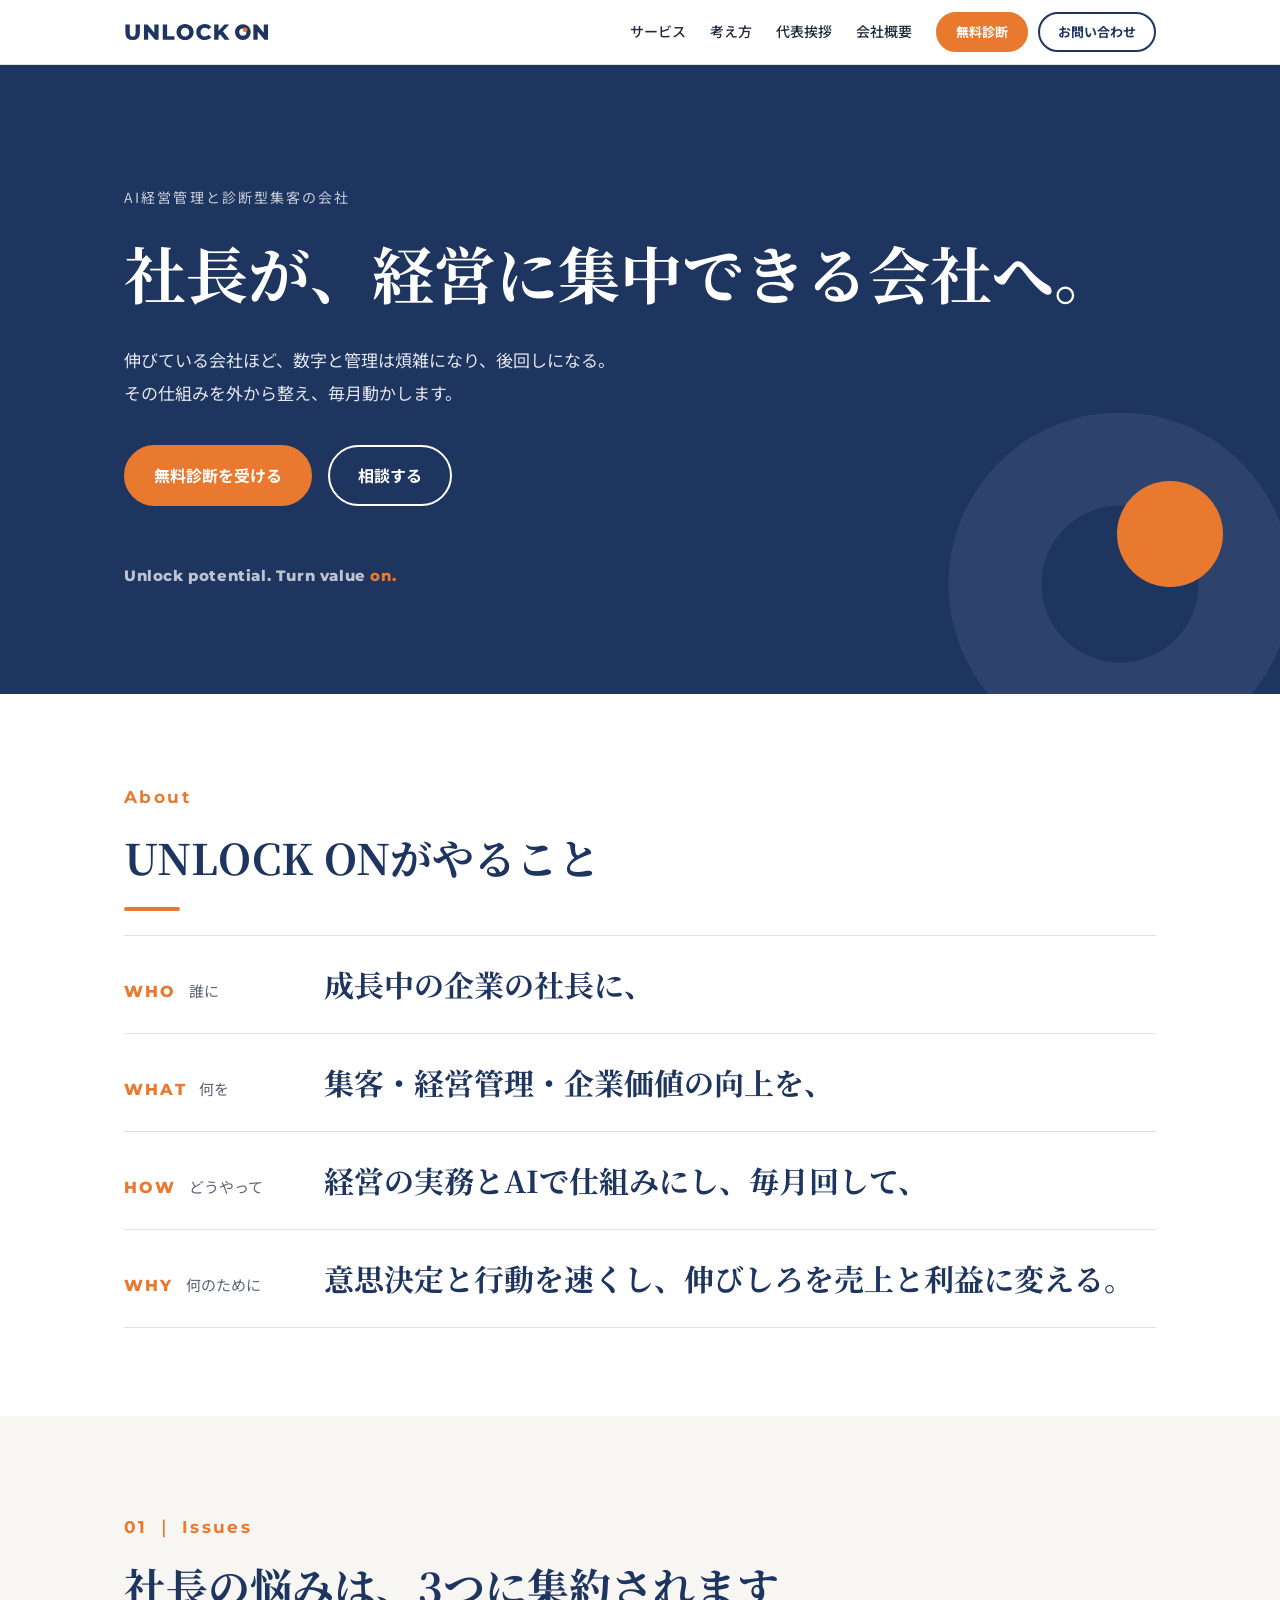
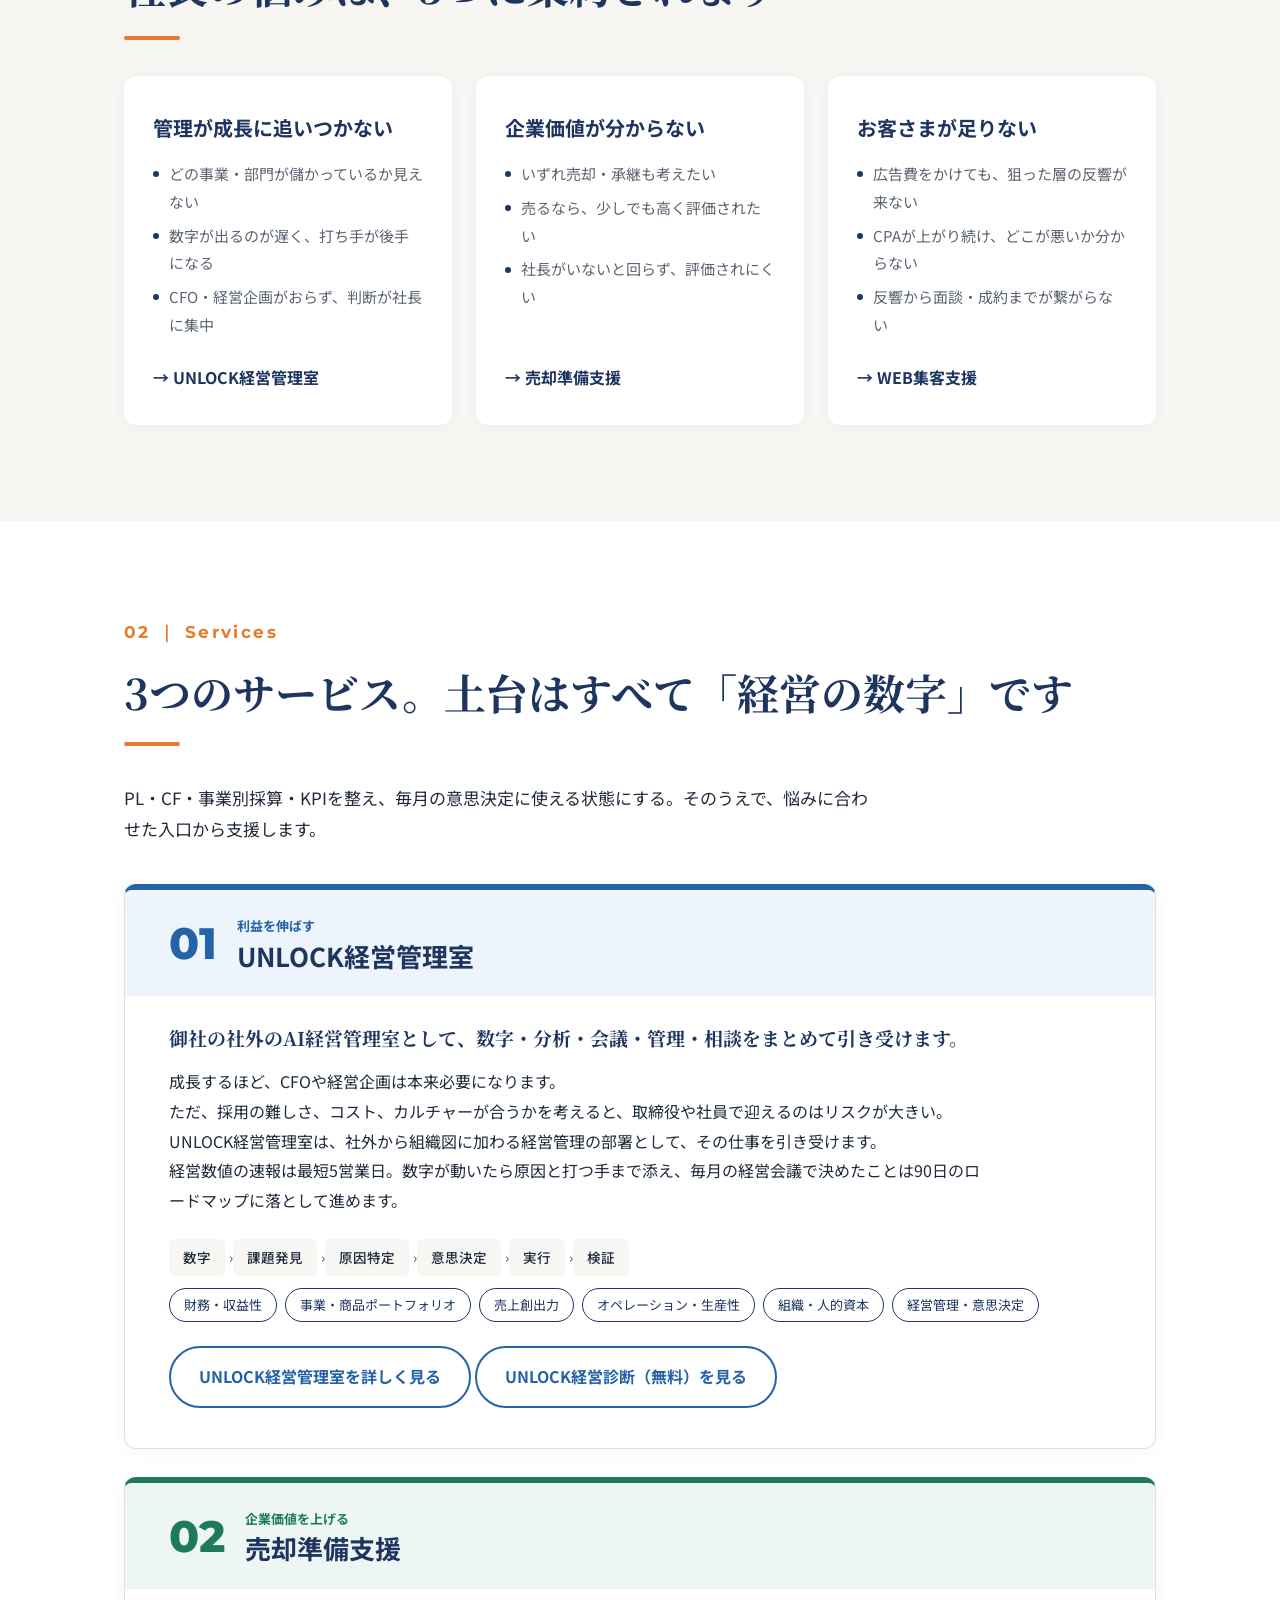
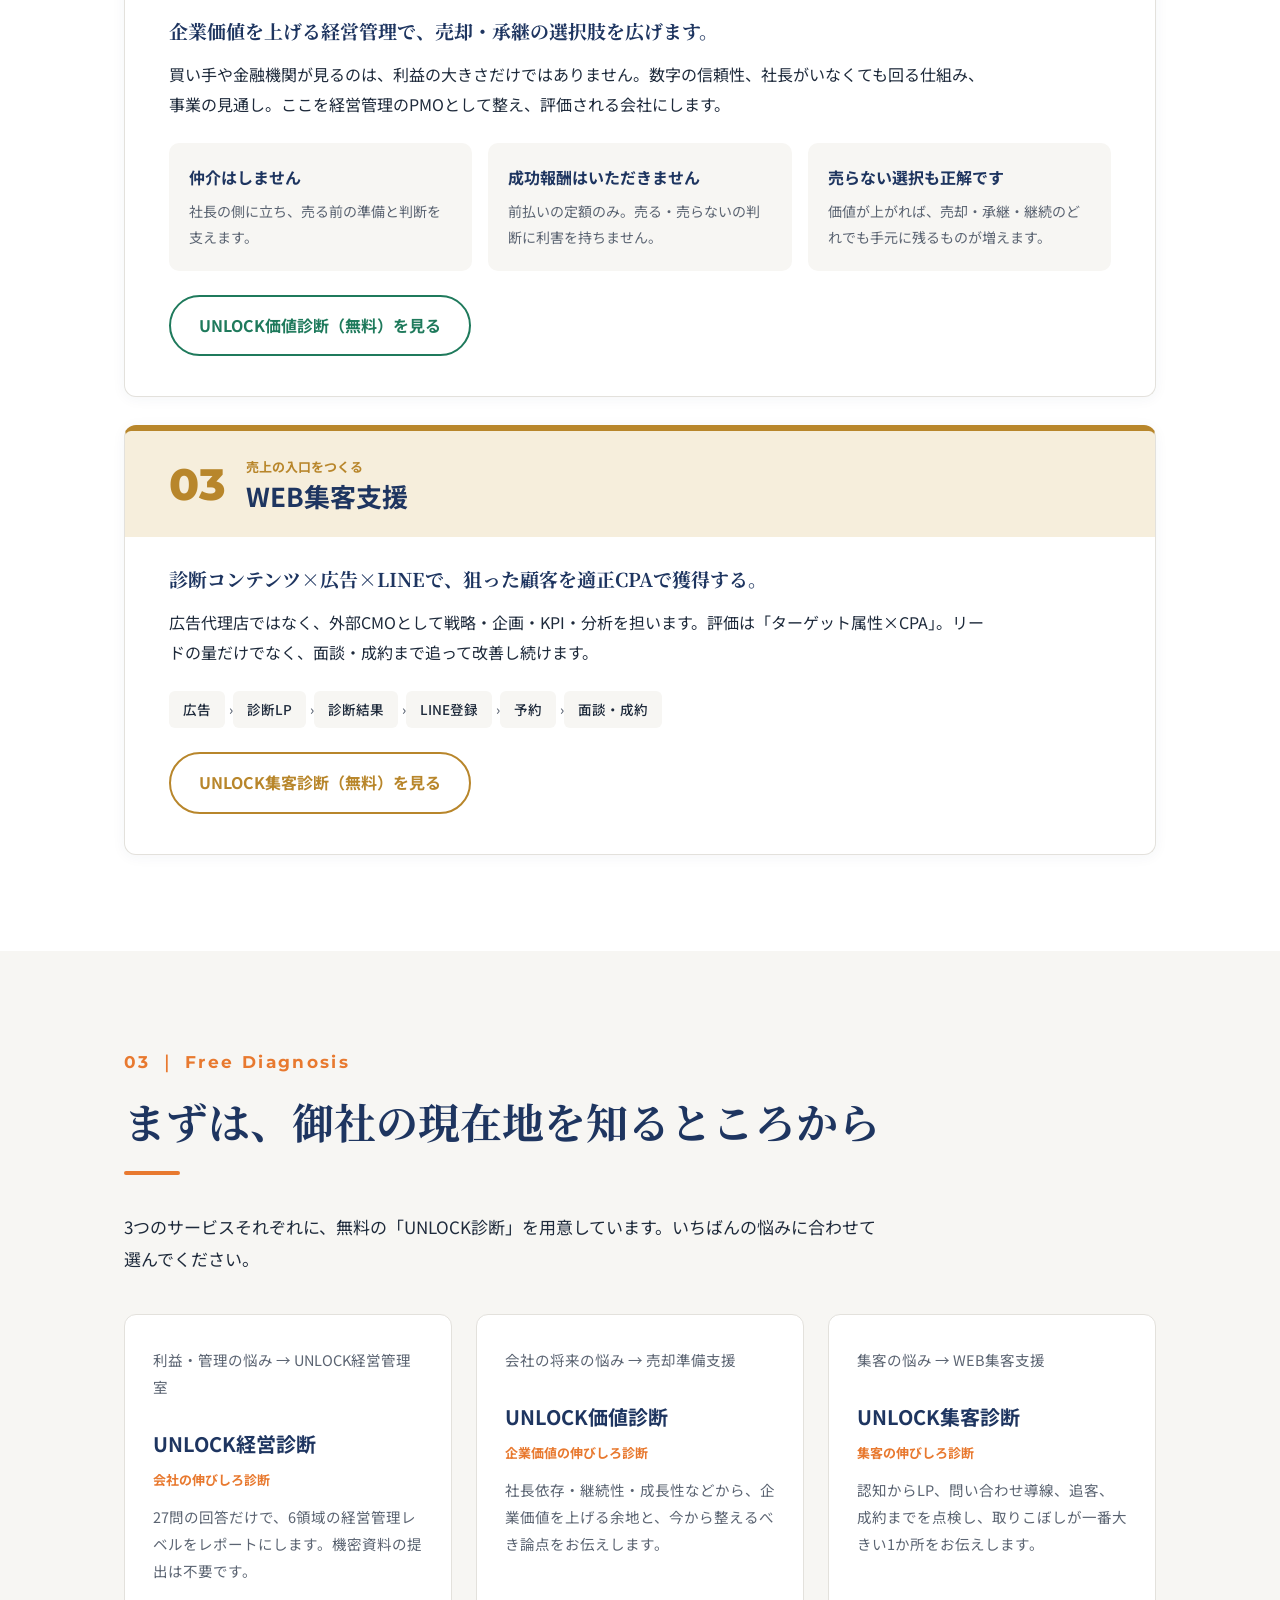
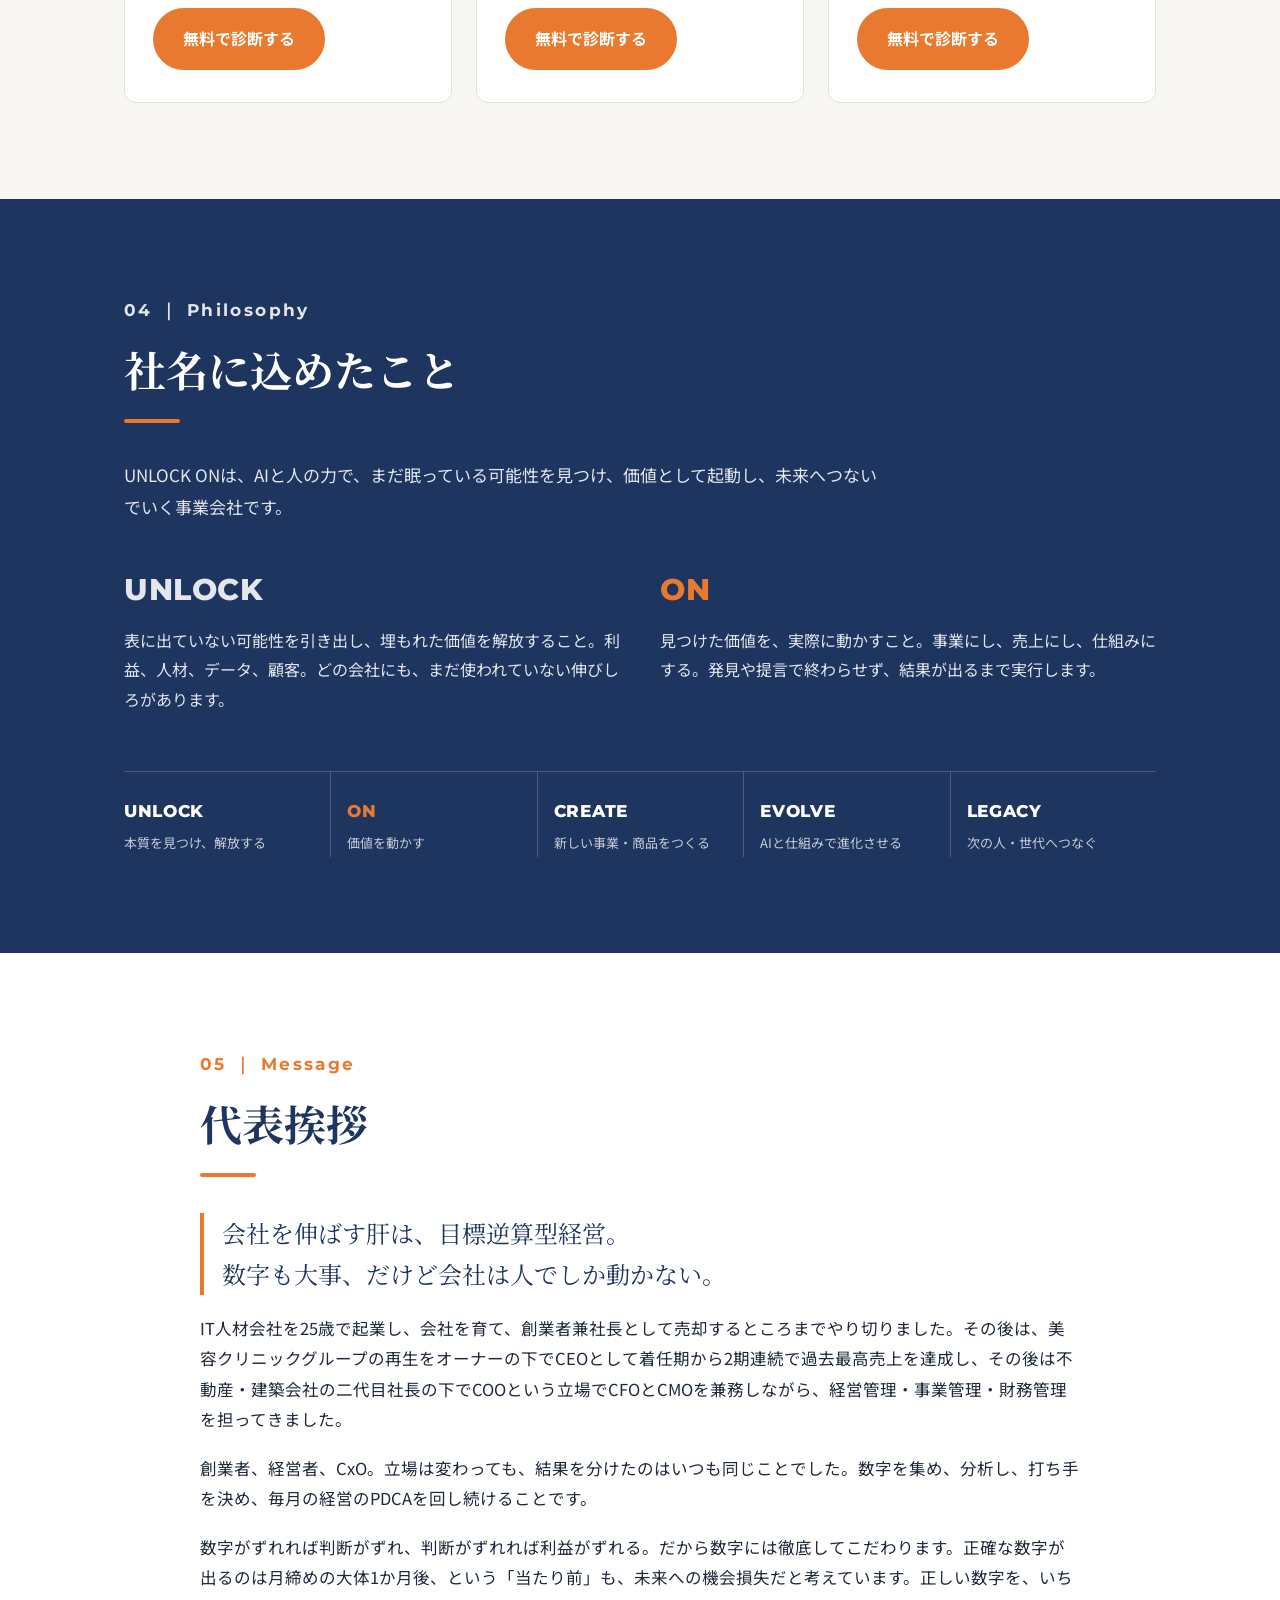
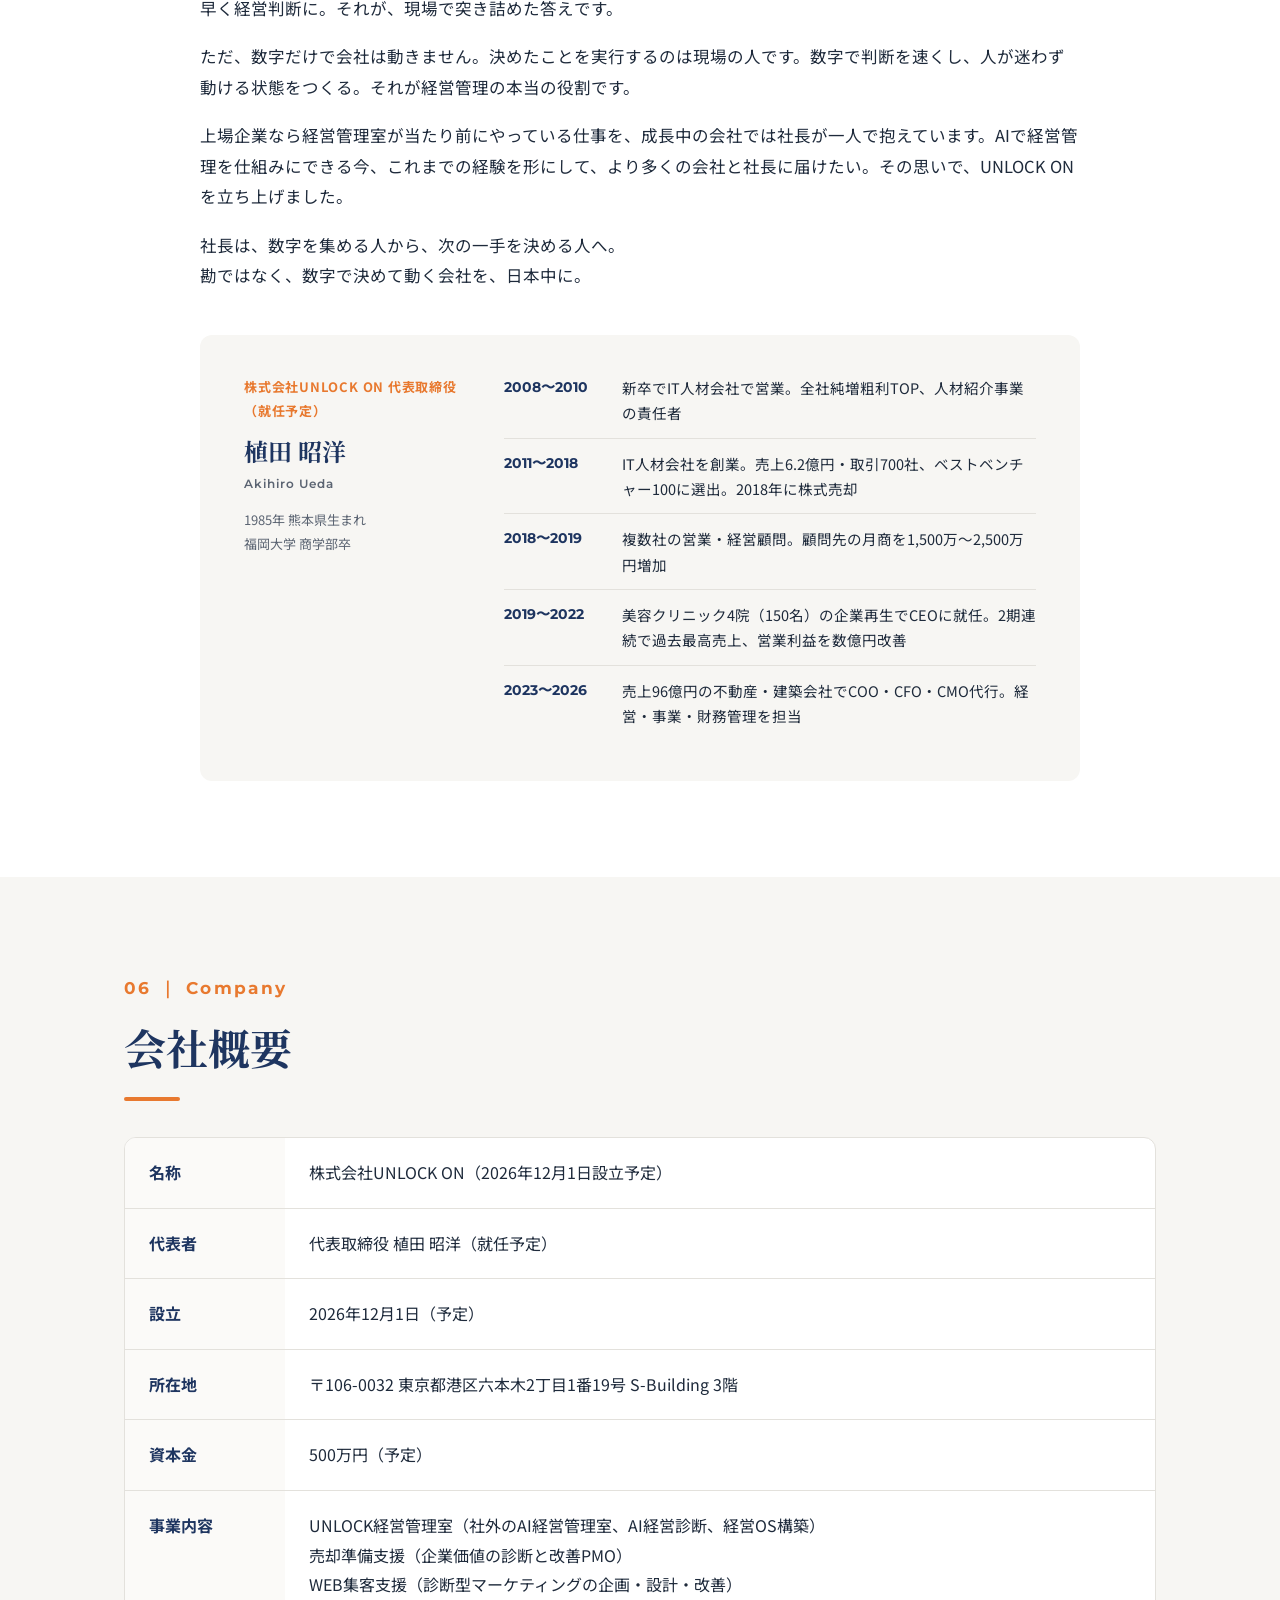
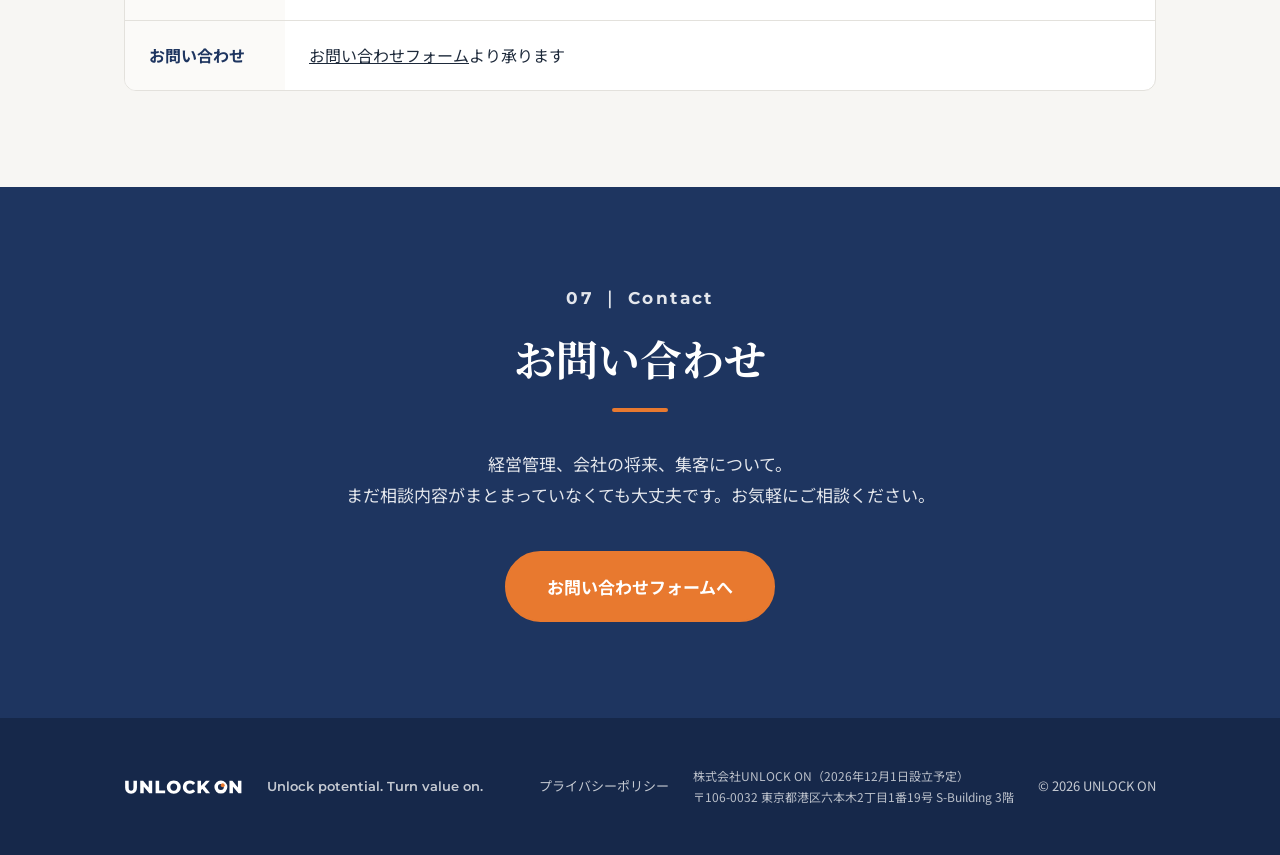
==== commit df3ac094: "最新資料に合わせて更新：サービス順（経営管理室→売却準備→集客）、株式会社UNLOCK ON（設立予定）・代表取締役（就任予定）表記、住所・資本金、フッター・個人情報ページ・LPにも社名と住所 Co-" ====
--- a/index.html
+++ b/index.html
@@ -4,7 +4,7 @@
 <meta charset="utf-8">
 <meta name="viewport" content="width=device-width, initial-scale=1">
 <title>UNLOCK ON｜AI経営管理と診断型集客</title>
-<meta name="description" content="UNLOCK ONは、AI経営管理と診断型集客の会社です。WEB集客支援・UNLOCK経営管理室・売却準備支援で、集客から利益、企業価値までを数字にもとづいて伸ばします。">
+<meta name="description" content="UNLOCK ONは、AI経営管理と診断型集客の会社です。UNLOCK経営管理室・売却準備支援・WEB集客支援で、集客から利益、企業価値までを数字にもとづいて伸ばします。">
 <meta property="og:type" content="website">
 <meta property="og:title" content="UNLOCK ON｜AI経営管理と診断型集客">
 <meta property="og:description" content="Unlock potential. Turn value on. 集客から、利益、企業価値まで。">
@@ -71,20 +71,11 @@
     <h2 class="sec-ttl serif"><span class="nw">社長の</span><span class="nw">悩みは、</span><span class="nw">3つに</span><span class="nw">集約されます</span></h2>
     <div class="grid3">
       <div class="card">
-        <h3>お客さまが足りない</h3>
-        <ul>
-          <li>広告費をかけても、狙った層の反響が来ない</li>
-          <li>CPAが上がり続け、どこが悪いか分からない</li>
-          <li>反響から面談・成約までが繋がらない</li>
-        </ul>
-        <p class="card-to">→ WEB集客支援</p>
-      </div>
-      <div class="card">
         <h3><span class="nw">管理が</span><span class="nw">成長に</span><span class="nw">追いつかない</span></h3>
         <ul>
           <li>どの事業・部門が儲かっているか見えない</li>
-          <li>打ち手の優先順位を決めきれない</li>
-          <li>CFO・COOがおらず、判断が社長に集中</li>
+          <li>数字が出るのが遅く、打ち手が後手になる</li>
+          <li>CFO・経営企画がおらず、判断が社長に集中</li>
         </ul>
         <p class="card-to">→ UNLOCK経営管理室</p>
       </div>
@@ -97,6 +88,15 @@
         </ul>
         <p class="card-to">→ 売却準備支援</p>
       </div>
+      <div class="card">
+        <h3>お客さまが足りない</h3>
+        <ul>
+          <li>広告費をかけても、狙った層の反響が来ない</li>
+          <li>CPAが上がり続け、どこが悪いか分からない</li>
+          <li>反響から面談・成約までが繋がらない</li>
+        </ul>
+        <p class="card-to">→ WEB集客支援</p>
+      </div>
     </div>
   </div>
 </section>
@@ -108,16 +108,8 @@
     <h2 class="sec-ttl serif"><span class="nw">3つのサービス。</span><br class="sp"><span class="nw">土台はすべて</span><span class="nw">「経営の数字」です</span></h2>
     <p class="lead">PL・CF・事業別採算・KPIを整え、毎月の意思決定に使える状態にする。そのうえで、悩みに合わせた入口から支援します。</p>
 
-    <article class="svc svc-o">
-      <div class="svc-hd"><span class="svc-no">01</span><div><p class="svc-tag">売上の入口をつくる</p><h3>WEB集客支援</h3></div></div>
-      <p class="svc-catch"><span class="nw">診断コンテンツ×</span><span class="nw">広告×LINEで、</span><span class="nw">狙った顧客を</span><span class="nw">適正CPAで</span><span class="nw">獲得する。</span></p>
-      <p>広告代理店ではなく、外部CMOとして戦略・企画・KPI・分析を担います。評価は「ターゲット属性×CPA」。リードの量だけでなく、面談・成約まで追って改善し続けます。</p>
-      <div class="flow"><span>広告</span><span>診断LP</span><span>診断結果</span><span>LINE登録</span><span>予約</span><span>面談・成約</span></div>
-          <p class="svc-cta"><a class="btn btn-ghost-navy" href="#diagnosis">UNLOCK集客診断（無料）を見る</a></p>
-    </article>
-
     <article class="svc svc-b">
-      <div class="svc-hd"><span class="svc-no">02</span><div><p class="svc-tag">利益を伸ばす</p><h3>UNLOCK経営管理室</h3></div></div>
+      <div class="svc-hd"><span class="svc-no">01</span><div><p class="svc-tag">利益を伸ばす</p><h3>UNLOCK経営管理室</h3></div></div>
       <p class="svc-catch"><span class="nw">御社の</span><span class="nw">社外のAI経営管理室として、</span><span class="nw">数字・分析・会議・管理・相談を</span><span class="nw">まとめて</span><span class="nw">引き受けます。</span></p>
       <p>成長するほど、CFOや経営企画は本来必要になります。<br>ただ、採用の難しさ、コスト、カルチャーが合うかを考えると、取締役や社員で迎えるのはリスクが大きい。<br>UNLOCK経営管理室は、社外から組織図に加わる経営管理の部署として、その仕事を引き受けます。<br>経営数値の速報は最短5営業日。数字が動いたら原因と打つ手まで添え、毎月の経営会議で決めたことは90日のロードマップに落として進めます。</p>
       <div class="flow"><span>数字</span><span>課題発見</span><span>原因特定</span><span>意思決定</span><span>実行</span><span>検証</span></div>
@@ -126,7 +118,7 @@
     </article>
 
     <article class="svc svc-g">
-      <div class="svc-hd"><span class="svc-no">03</span><div><p class="svc-tag">企業価値を上げる</p><h3>売却準備支援</h3></div></div>
+      <div class="svc-hd"><span class="svc-no">02</span><div><p class="svc-tag">企業価値を上げる</p><h3>売却準備支援</h3></div></div>
       <p class="svc-catch"><span class="nw">企業価値を上げる</span><span class="nw">経営管理で、</span><span class="nw">売却・承継の</span><span class="nw">選択肢を</span><span class="nw">広げます。</span></p>
       <p>買い手や金融機関が見るのは、利益の大きさだけではありません。数字の信頼性、社長がいなくても回る仕組み、事業の見通し。ここを経営管理のPMOとして整え、評価される会社にします。</p>
       <ul class="stance">
@@ -136,6 +128,14 @@
       </ul>
           <p class="svc-cta"><a class="btn btn-ghost-navy" href="#diagnosis">UNLOCK価値診断（無料）を見る</a></p>
     </article>
+
+    <article class="svc svc-o">
+      <div class="svc-hd"><span class="svc-no">03</span><div><p class="svc-tag">売上の入口をつくる</p><h3>WEB集客支援</h3></div></div>
+      <p class="svc-catch"><span class="nw">診断コンテンツ×</span><span class="nw">広告×LINEで、</span><span class="nw">狙った顧客を</span><span class="nw">適正CPAで</span><span class="nw">獲得する。</span></p>
+      <p>広告代理店ではなく、外部CMOとして戦略・企画・KPI・分析を担います。評価は「ターゲット属性×CPA」。リードの量だけでなく、面談・成約まで追って改善し続けます。</p>
+      <div class="flow"><span>広告</span><span>診断LP</span><span>診断結果</span><span>LINE登録</span><span>予約</span><span>面談・成約</span></div>
+          <p class="svc-cta"><a class="btn btn-ghost-navy" href="#diagnosis">UNLOCK集客診断（無料）を見る</a></p>
+    </article>
   </div>
 </section>
 
@@ -146,26 +146,26 @@
     <h2 class="sec-ttl serif"><span class="nw">まずは、御社の現在地を</span><br class="sp"><span class="nw">知るところから</span></h2>
     <p class="lead">3つのサービスそれぞれに、無料の「UNLOCK診断」を用意しています。いちばんの悩みに合わせて選んでください。</p>
     <div class="grid3">
+      <div class="card card-cta">
+        <p class="card-tag">利益・管理の悩み → UNLOCK経営管理室</p>
+        <h3>UNLOCK経営診断</h3>
+        <p class="card-sub">会社の伸びしろ診断</p>
+        <p>27問の回答だけで、6領域の経営管理レベルをレポートにします。機密資料の提出は不要です。</p>
+        <a class="btn" href="https://docs.google.com/forms/d/e/1FAIpQLSe_AEtY58nITSL4fysFP0we7L3E5vW6d-9pd56apk4U8M7JZw/viewform" target="_blank" rel="noopener">無料で診断する</a>
+      </div>
+      <div class="card card-cta">
+        <p class="card-tag">会社の将来の悩み → 売却準備支援</p>
+        <h3>UNLOCK価値診断</h3>
+        <p class="card-sub">企業価値の伸びしろ診断</p>
+        <p>社長依存・継続性・成長性などから、企業価値を上げる余地と、今から整えるべき論点をお伝えします。</p>
+        <a class="btn" href="https://docs.google.com/forms/d/1GCyr77BBxJ8v6hau07Pu1oZGEM-dN-XFCLn2GmGxDAE/viewform" target="_blank" rel="noopener">無料で診断する</a>
+      </div>
       <div class="card card-cta">
         <p class="card-tag">集客の悩み → WEB集客支援</p>
         <h3>UNLOCK集客診断</h3>
         <p class="card-sub">集客の伸びしろ診断</p>
         <p>認知からLP、問い合わせ導線、追客、成約までを点検し、取りこぼしが一番大きい1か所をお伝えします。</p>
         <a class="btn" href="https://docs.google.com/forms/d/e/1FAIpQLScr0qs4FmNU3PDeHApabsbFEbv1v2HXzuLQebowi0GBQObMBw/viewform" target="_blank" rel="noopener">無料で診断する</a>
-      </div>
-      <div class="card card-cta">
-        <p class="card-tag">利益・管理の悩み → UNLOCK経営管理室</p>
-        <h3>UNLOCK経営診断</h3>
-        <p class="card-sub">会社の伸びしろ診断</p>
-        <p>27問の回答だけで、6領域の経営管理レベルをレポートにします。機密資料の提出は不要です。</p>
-        <a class="btn" href="https://docs.google.com/forms/d/e/1FAIpQLSe_AEtY58nITSL4fysFP0we7L3E5vW6d-9pd56apk4U8M7JZw/viewform" target="_blank" rel="noopener">無料で診断する</a>
-      </div>
-      <div class="card card-cta">
-        <p class="card-tag">会社の将来の悩み → 売却準備支援</p>
-        <h3>UNLOCK価値診断</h3>
-        <p class="card-sub">企業価値の伸びしろ診断</p>
-        <p>社長依存・継続性・成長性などから、企業価値を上げる余地と、今から整えるべき論点をお伝えします。</p>
-        <a class="btn" href="https://docs.google.com/forms/d/1GCyr77BBxJ8v6hau07Pu1oZGEM-dN-XFCLn2GmGxDAE/viewform" target="_blank" rel="noopener">無料で診断する</a>
       </div>
     </div>
   </div>
@@ -214,7 +214,7 @@
       
     <div class="prof2">
       <div class="prof2-id">
-        <p class="prof-role">UNLOCK ON 代表</p>
+        <p class="prof-role">株式会社UNLOCK ON 代表取締役（就任予定）</p>
         <p class="prof-name serif">植田 昭洋<span>Akihiro Ueda</span></p>
         <p class="prof-meta">1985年 熊本県生まれ<br>福岡大学 商学部卒</p>
       </div>
@@ -235,11 +235,12 @@
     <p class="sec-num">06 ｜ Company</p>
     <h2 class="sec-ttl serif">会社概要</h2>
     <dl class="table">
-      <dt>名称</dt><dd>UNLOCK ON（株式会社として2026年12月設立予定）</dd>
-      <dt>代表</dt><dd>植田 昭洋</dd>
-      <dt>設立</dt><dd>2026年12月（予定）</dd>
-      <dt>所在地</dt><dd>（設立後に記載）</dd>
-      <dt>事業内容</dt><dd>WEB集客支援（診断型マーケティングの企画・設計・改善）<br>UNLOCK経営管理室（社外のAI経営管理室、AI経営診断、経営OS構築）<br>売却準備支援（企業価値の診断と改善PMO）</dd>
+      <dt>名称</dt><dd>株式会社UNLOCK ON（2026年12月1日設立予定）</dd>
+      <dt>代表者</dt><dd>代表取締役 植田 昭洋（就任予定）</dd>
+      <dt>設立</dt><dd>2026年12月1日（予定）</dd>
+      <dt>所在地</dt><dd>〒106-0032<br class="sp"> 東京都港区六本木2丁目1番19号 S-Building 3階</dd>
+      <dt>資本金</dt><dd>500万円（予定）</dd>
+      <dt>事業内容</dt><dd>UNLOCK経営管理室（社外のAI経営管理室、AI経営診断、経営OS構築）<br>売却準備支援（企業価値の診断と改善PMO）<br>WEB集客支援（診断型マーケティングの企画・設計・改善）</dd>
       <dt>お問い合わせ</dt><dd><a href="#contact">お問い合わせフォーム</a>より承ります</dd>
     </dl>
   </div>
@@ -250,7 +251,7 @@
   <div class="wrap center">
     <p class="sec-num">07 ｜ Contact</p>
     <h2 class="sec-ttl serif">お問い合わせ</h2>
-    <p class="lead">集客、経営管理、会社の将来について。<br>まだ相談内容がまとまっていなくても大丈夫です。お気軽にご相談ください。</p>
+    <p class="lead">経営管理、会社の将来、集客について。<br>まだ相談内容がまとまっていなくても大丈夫です。お気軽にご相談ください。</p>
     <a class="btn btn-lg" href="https://docs.google.com/forms/d/1Wadv1XWsuoTryicn_GsCDWkYl4f9sPdVw8x3bEHQk1c/viewform" target="_blank" rel="noopener">お問い合わせフォームへ</a>
   </div>
 </section>
@@ -262,6 +263,7 @@
     <img src="assets/UNLOCKON_logo_white.svg" alt="UNLOCK ON" width="140" height="21">
     <p class="ft-tag">Unlock potential. Turn value on.</p>
     <nav><a href="privacy.html">プライバシーポリシー</a></nav>
+    <p class="ft-addr">株式会社UNLOCK ON（2026年12月1日設立予定）<br>〒106-0032 東京都港区六本木2丁目1番19号 S-Building 3階</p>
     <p class="ft-copy">© 2026 UNLOCK ON</p>
   </div>
 </footer>
--- a/assets/style.css
+++ b/assets/style.css
@@ -267,3 +267,5 @@
 .nw{display:inline-block}
 /* v11 ブランド確定（11/1）：WEB集客支援のサービス色をゴールドに */
 .svc-o{--c:#B8862B;--tint:#F6EEDC}
+/* v12 フッターに社名・住所 */
+.ft-addr{font-size:12px;line-height:1.7;color:rgba(255,255,255,.7)}
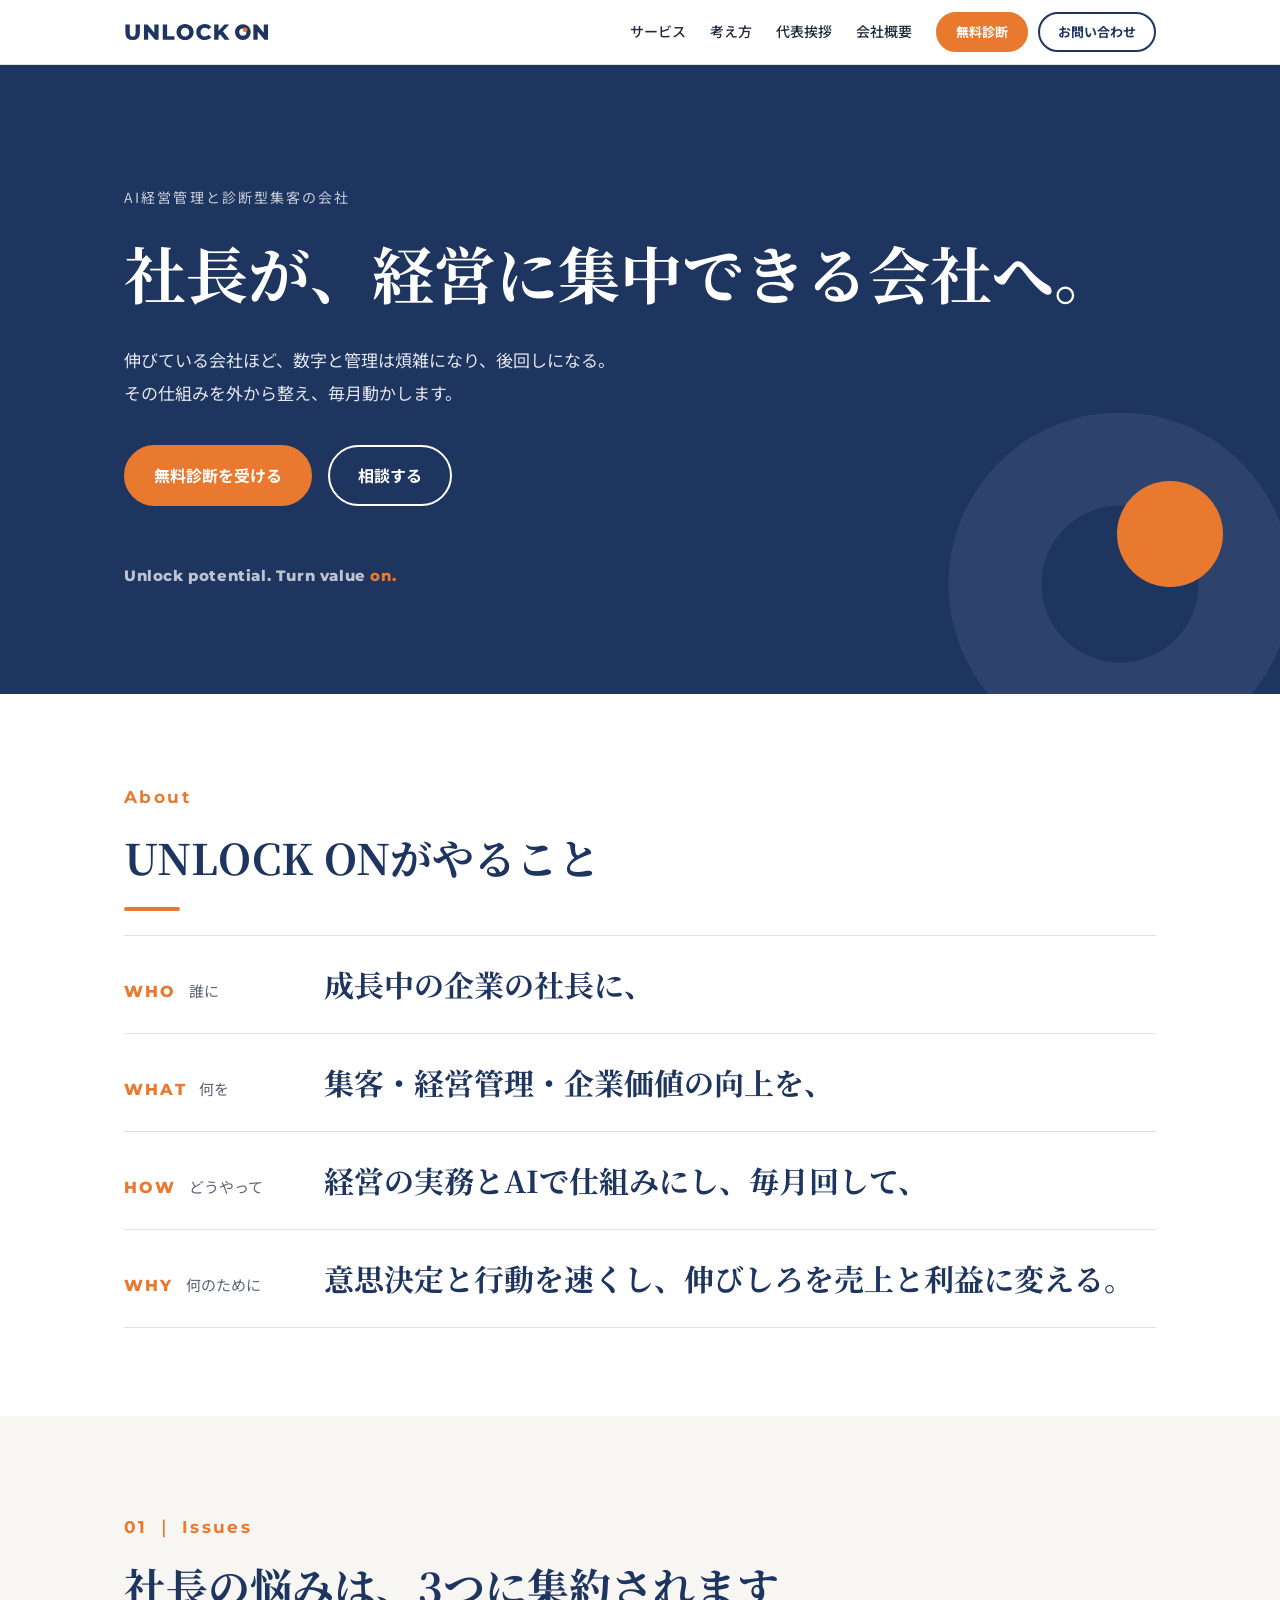
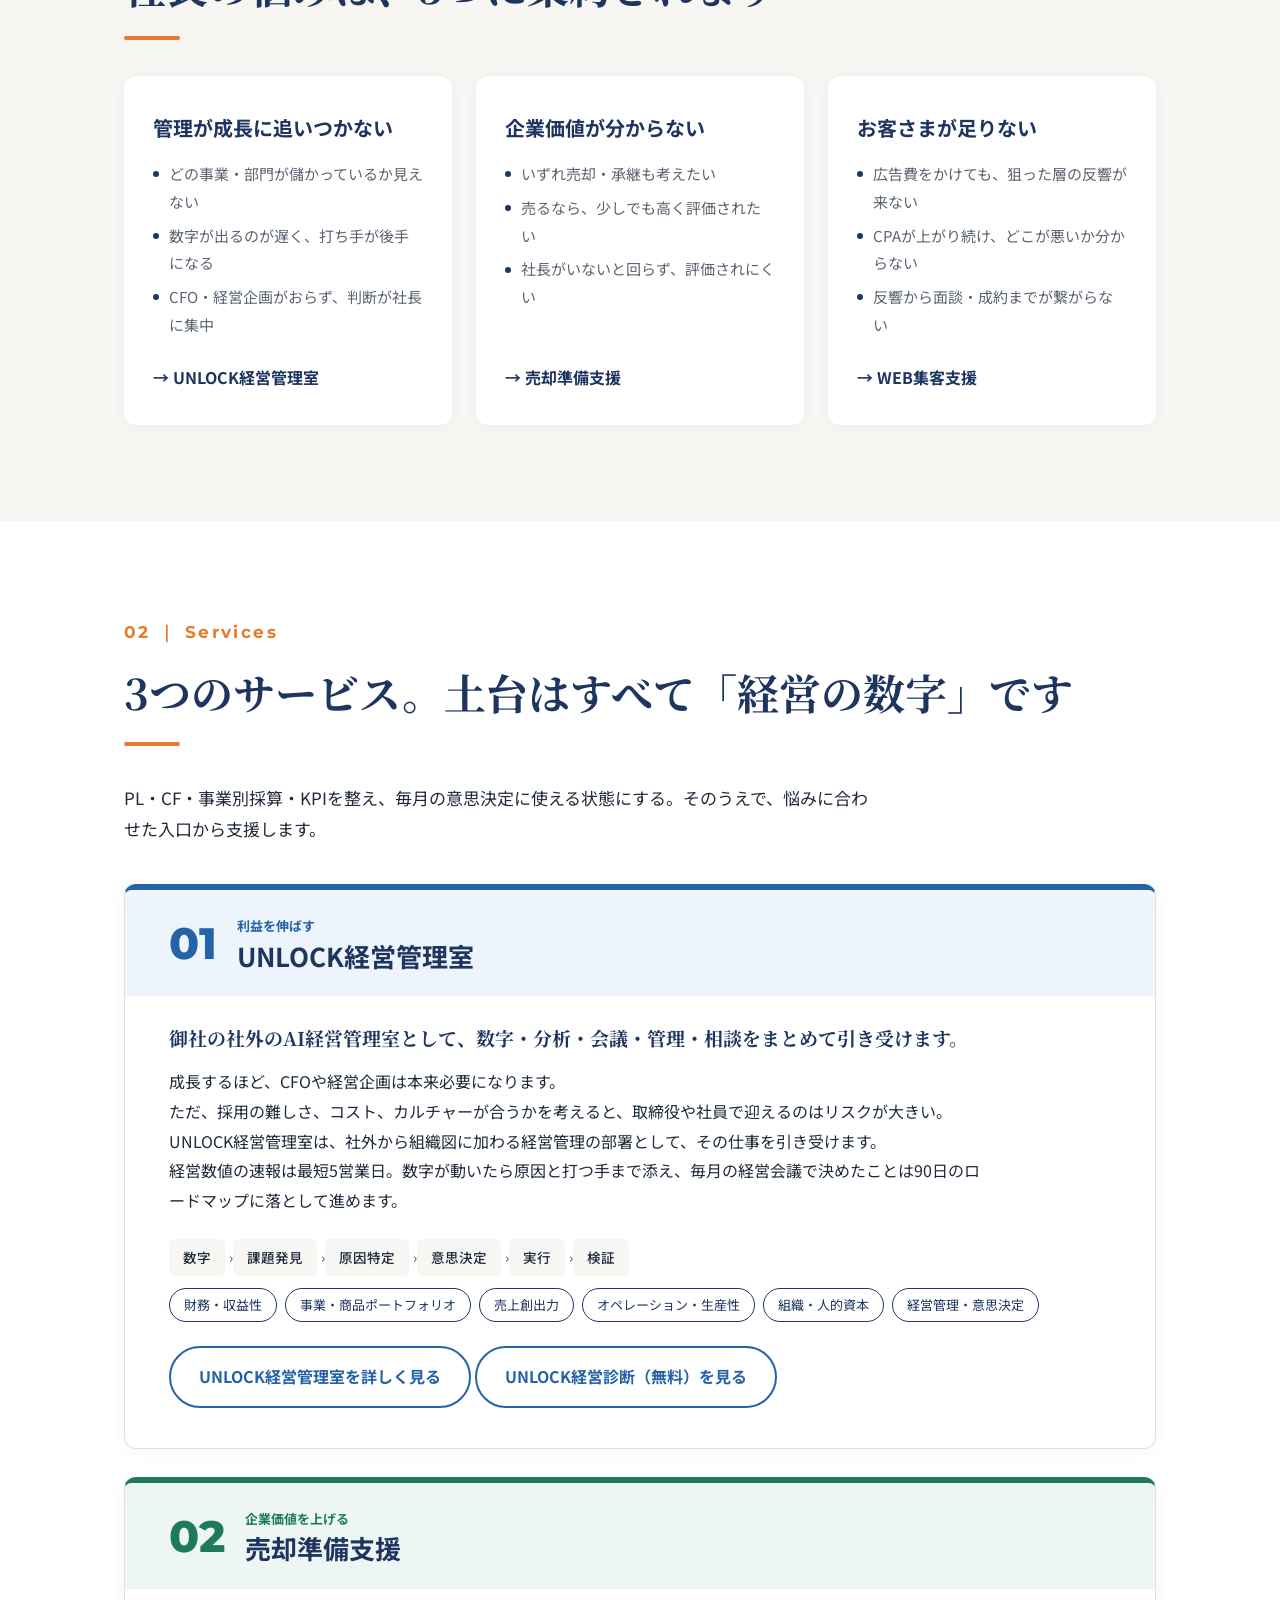
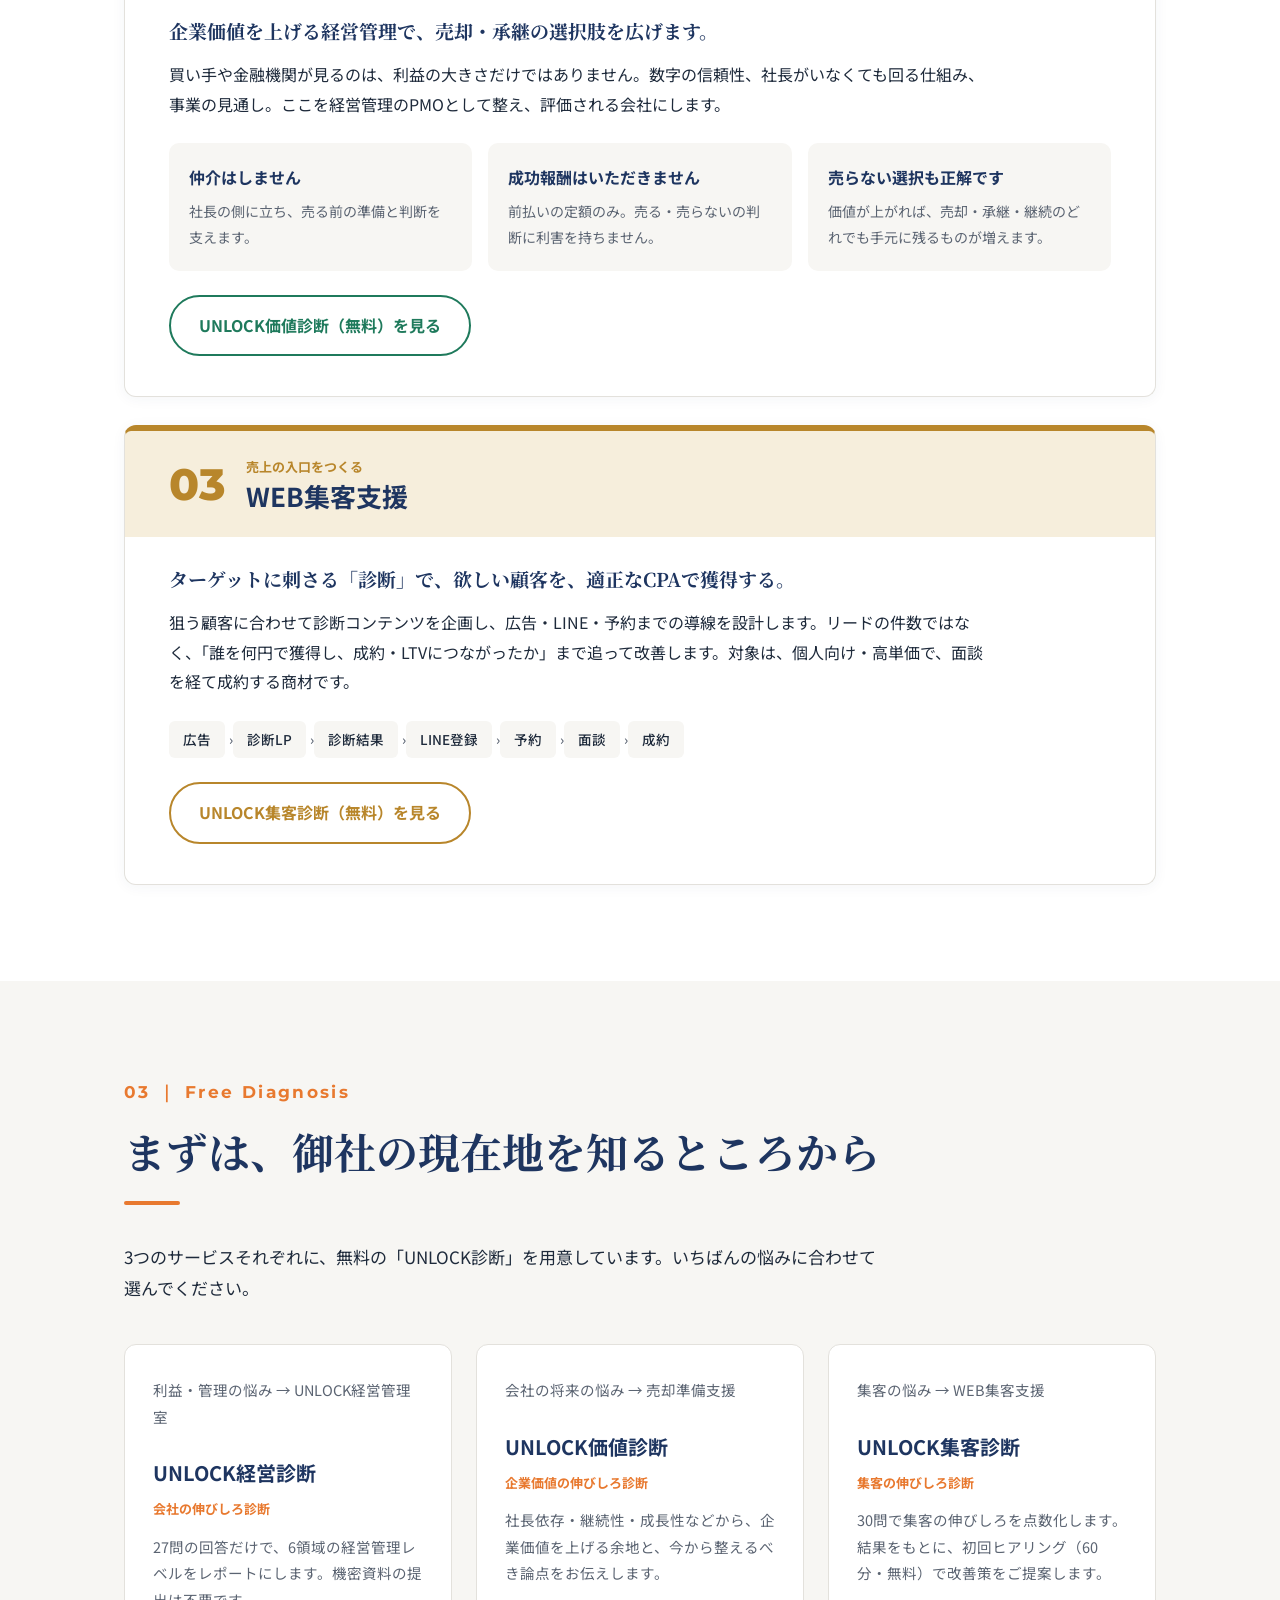
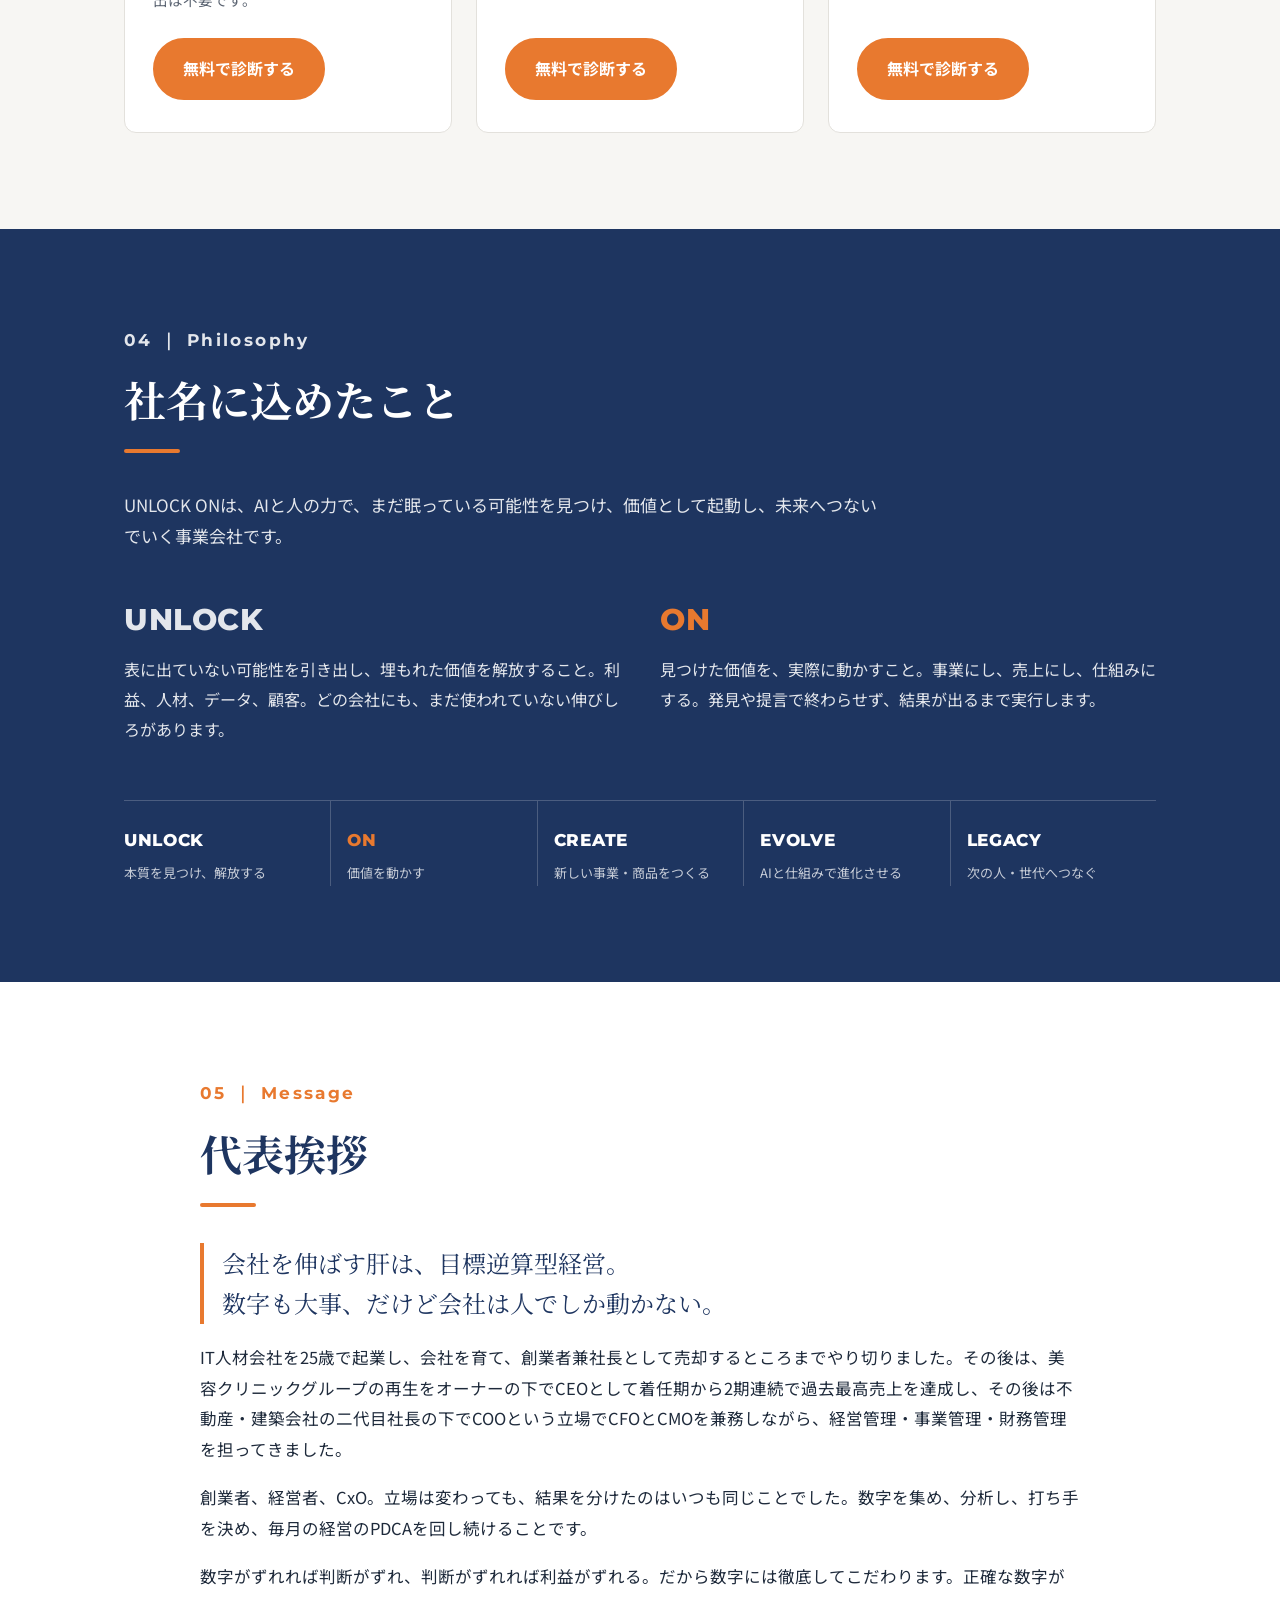
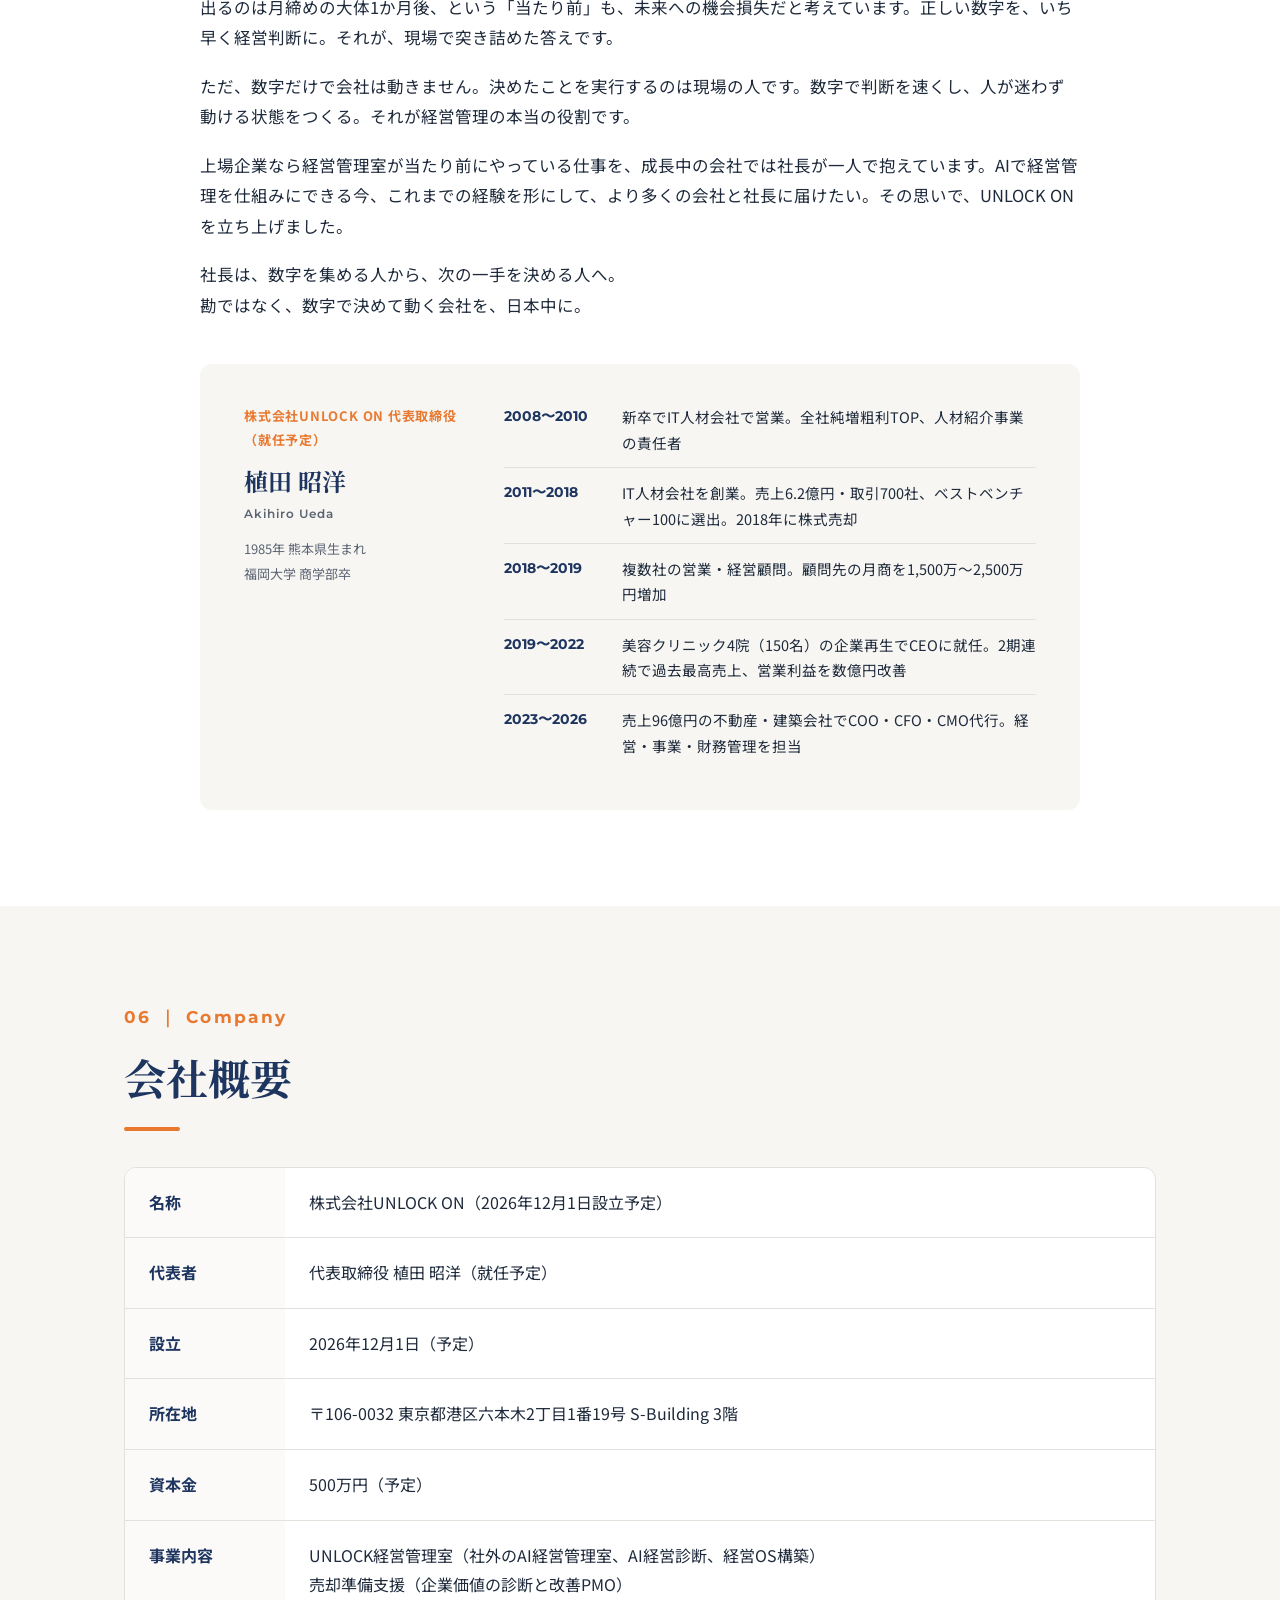
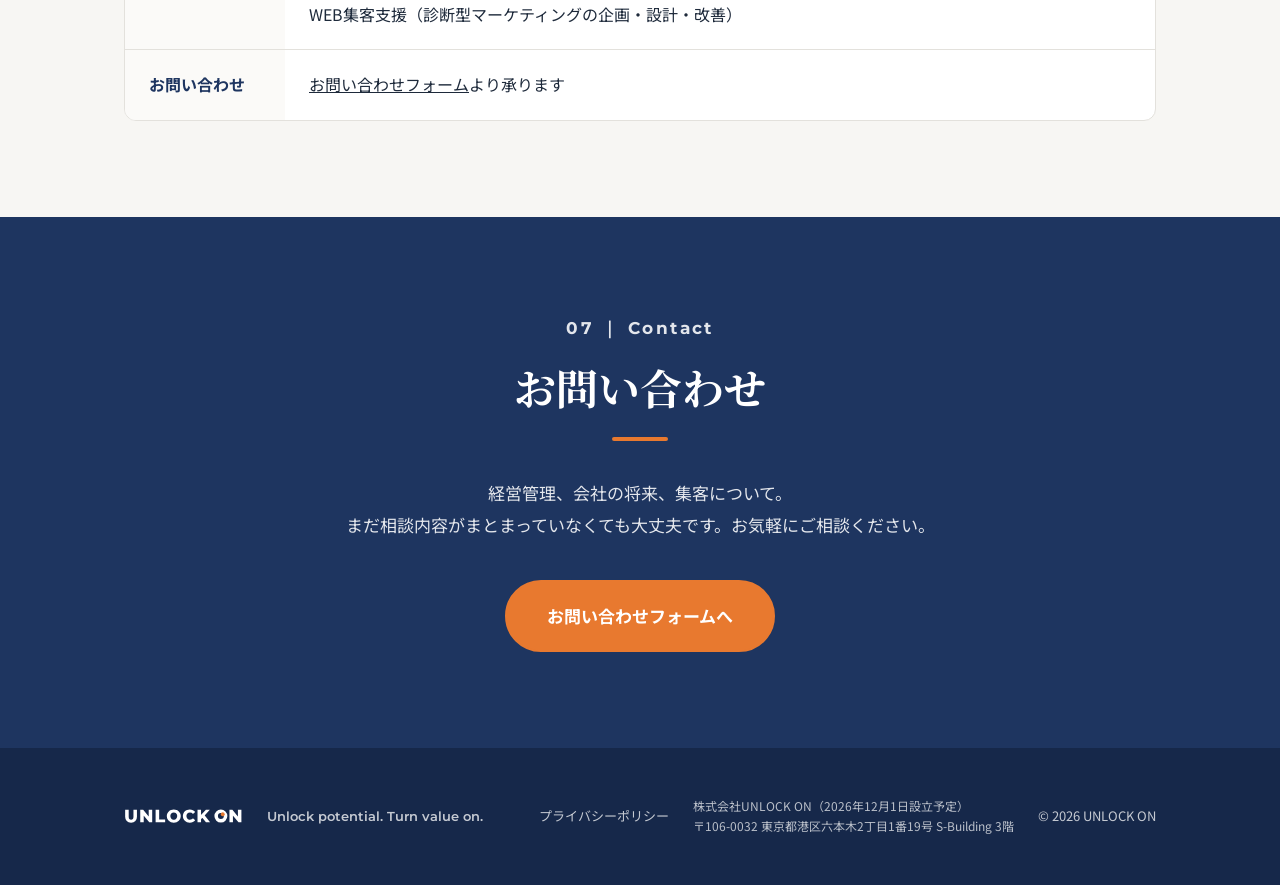
==== commit fd5364a9: "WEB集客支援欄と集客診断の説明を集客資料（正式版_20261108）に合わせる Co-Authored-By: Claude Opus 5.5 <noreply@anthropic.com> Cla" ====
--- a/index.html
+++ b/index.html
@@ -131,9 +131,9 @@
 
     <article class="svc svc-o">
       <div class="svc-hd"><span class="svc-no">03</span><div><p class="svc-tag">売上の入口をつくる</p><h3>WEB集客支援</h3></div></div>
-      <p class="svc-catch"><span class="nw">診断コンテンツ×</span><span class="nw">広告×LINEで、</span><span class="nw">狙った顧客を</span><span class="nw">適正CPAで</span><span class="nw">獲得する。</span></p>
-      <p>広告代理店ではなく、外部CMOとして戦略・企画・KPI・分析を担います。評価は「ターゲット属性×CPA」。リードの量だけでなく、面談・成約まで追って改善し続けます。</p>
-      <div class="flow"><span>広告</span><span>診断LP</span><span>診断結果</span><span>LINE登録</span><span>予約</span><span>面談・成約</span></div>
+      <p class="svc-catch"><span class="nw">ターゲットに刺さる</span><span class="nw">「診断」で、</span><span class="nw">欲しい顧客を、</span><span class="nw">適正なCPAで</span><span class="nw">獲得する。</span></p>
+      <p>狙う顧客に合わせて診断コンテンツを企画し、広告・LINE・予約までの導線を設計します。リードの件数ではなく、「誰を何円で獲得し、成約・LTVにつながったか」まで追って改善します。対象は、個人向け・高単価で、面談を経て成約する商材です。</p>
+      <div class="flow"><span>広告</span><span>診断LP</span><span>診断結果</span><span>LINE登録</span><span>予約</span><span>面談</span><span>成約</span></div>
           <p class="svc-cta"><a class="btn btn-ghost-navy" href="#diagnosis">UNLOCK集客診断（無料）を見る</a></p>
     </article>
   </div>
@@ -164,7 +164,7 @@
         <p class="card-tag">集客の悩み → WEB集客支援</p>
         <h3>UNLOCK集客診断</h3>
         <p class="card-sub">集客の伸びしろ診断</p>
-        <p>認知からLP、問い合わせ導線、追客、成約までを点検し、取りこぼしが一番大きい1か所をお伝えします。</p>
+        <p>30問で集客の伸びしろを点数化します。結果をもとに、初回ヒアリング（60分・無料）で改善策をご提案します。</p>
         <a class="btn" href="https://docs.google.com/forms/d/e/1FAIpQLScr0qs4FmNU3PDeHApabsbFEbv1v2HXzuLQebowi0GBQObMBw/viewform" target="_blank" rel="noopener">無料で診断する</a>
       </div>
     </div>
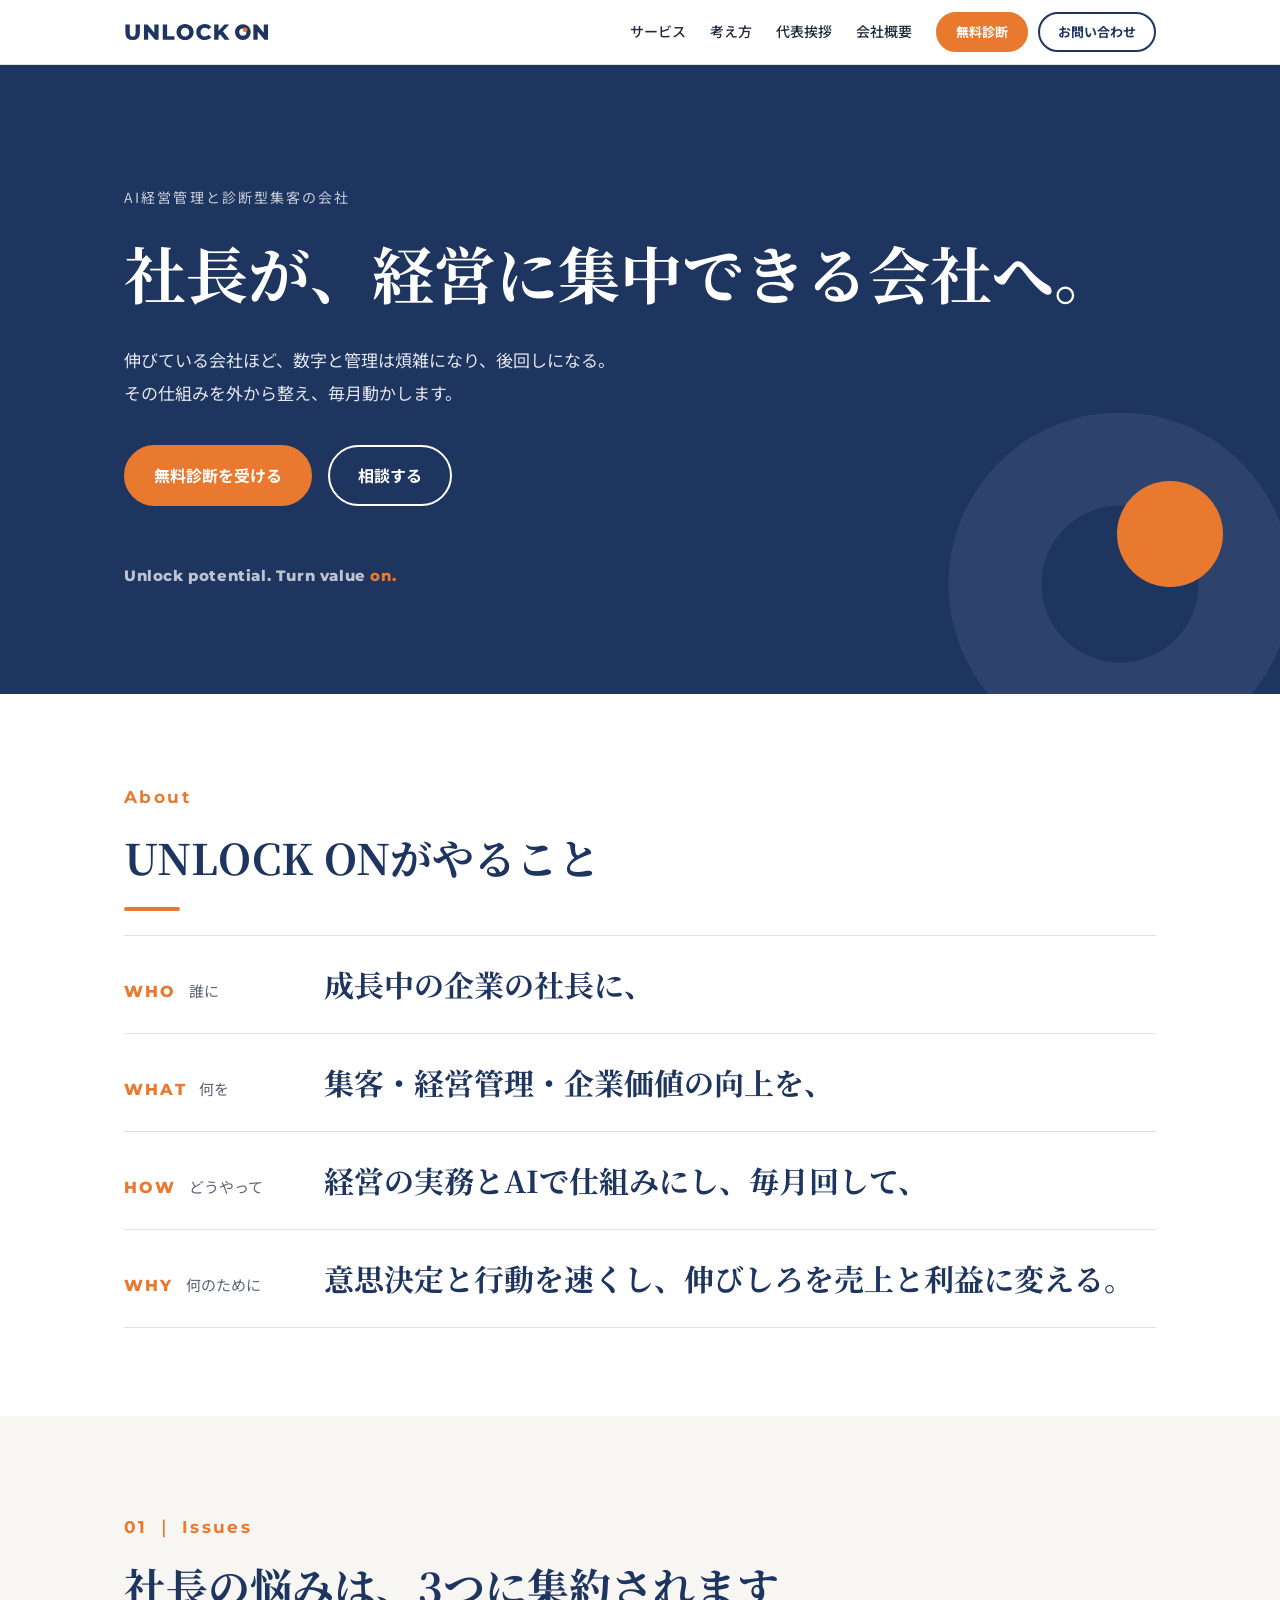
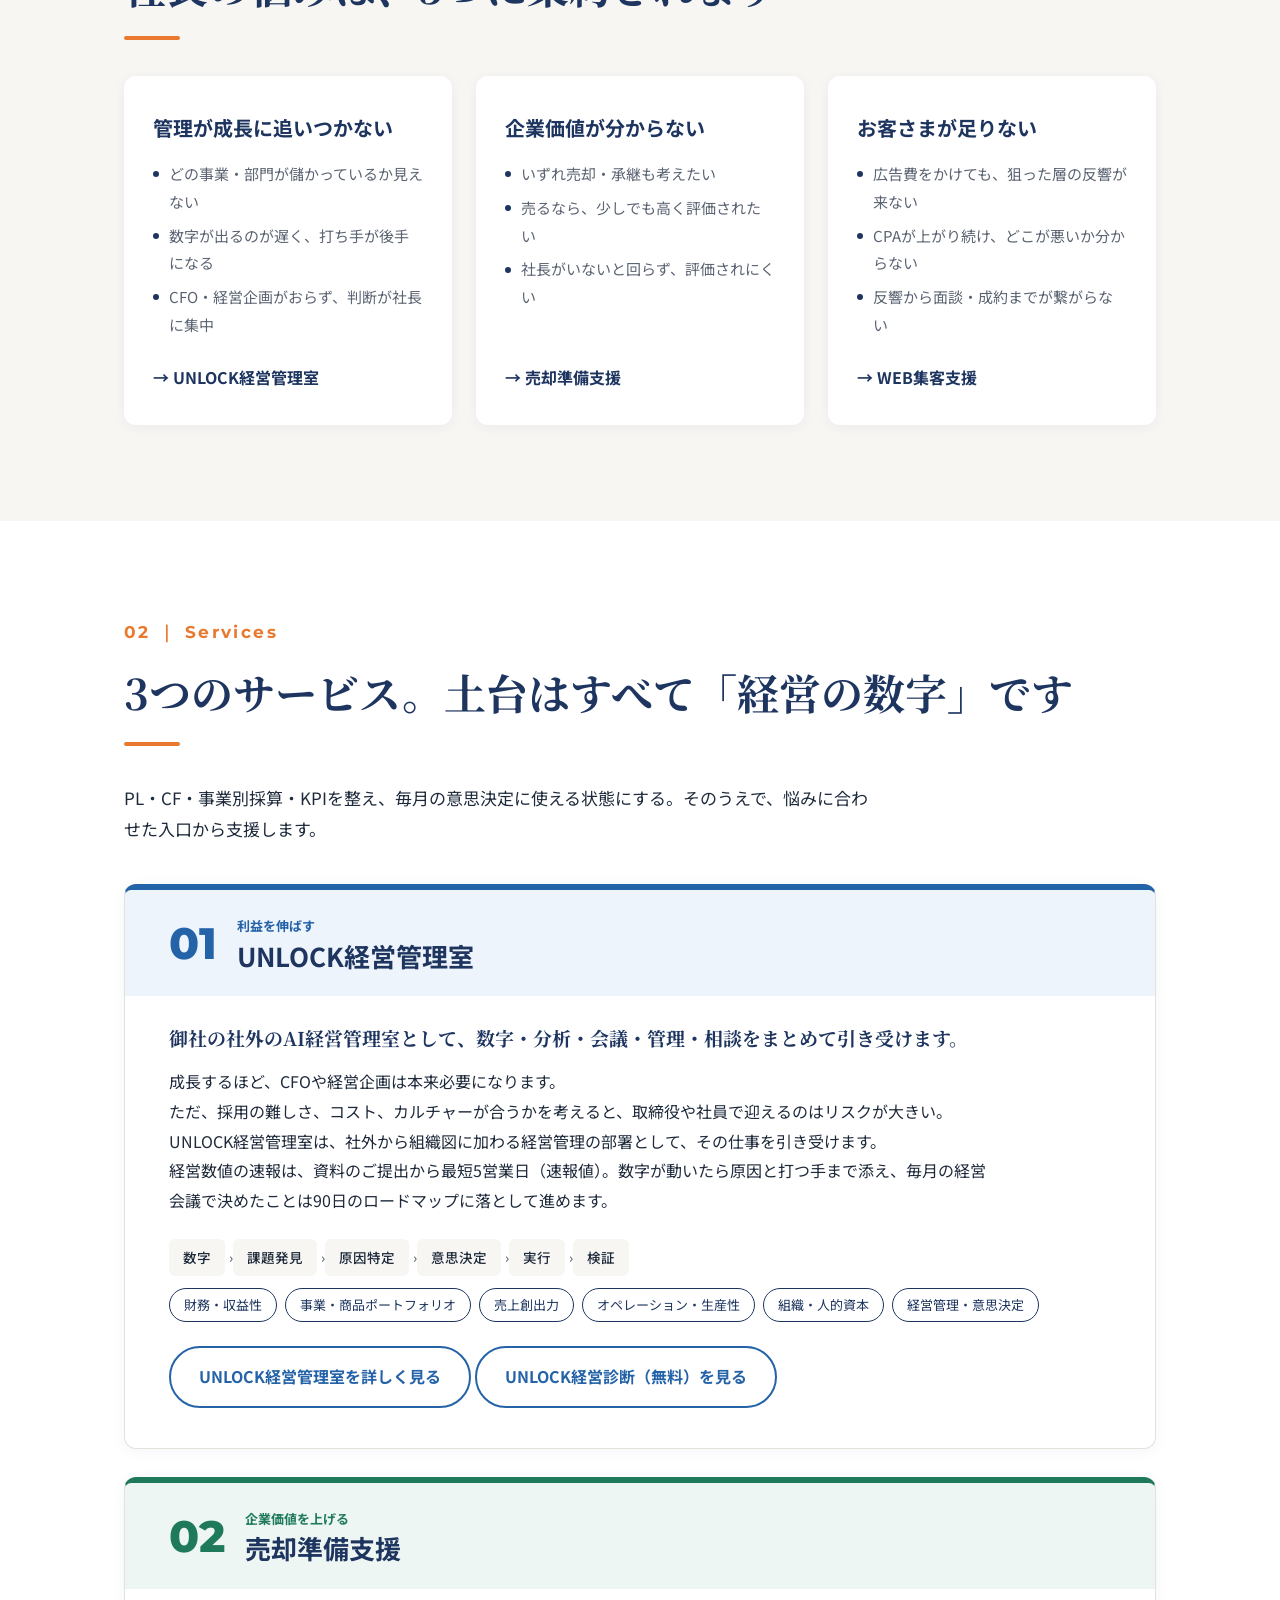
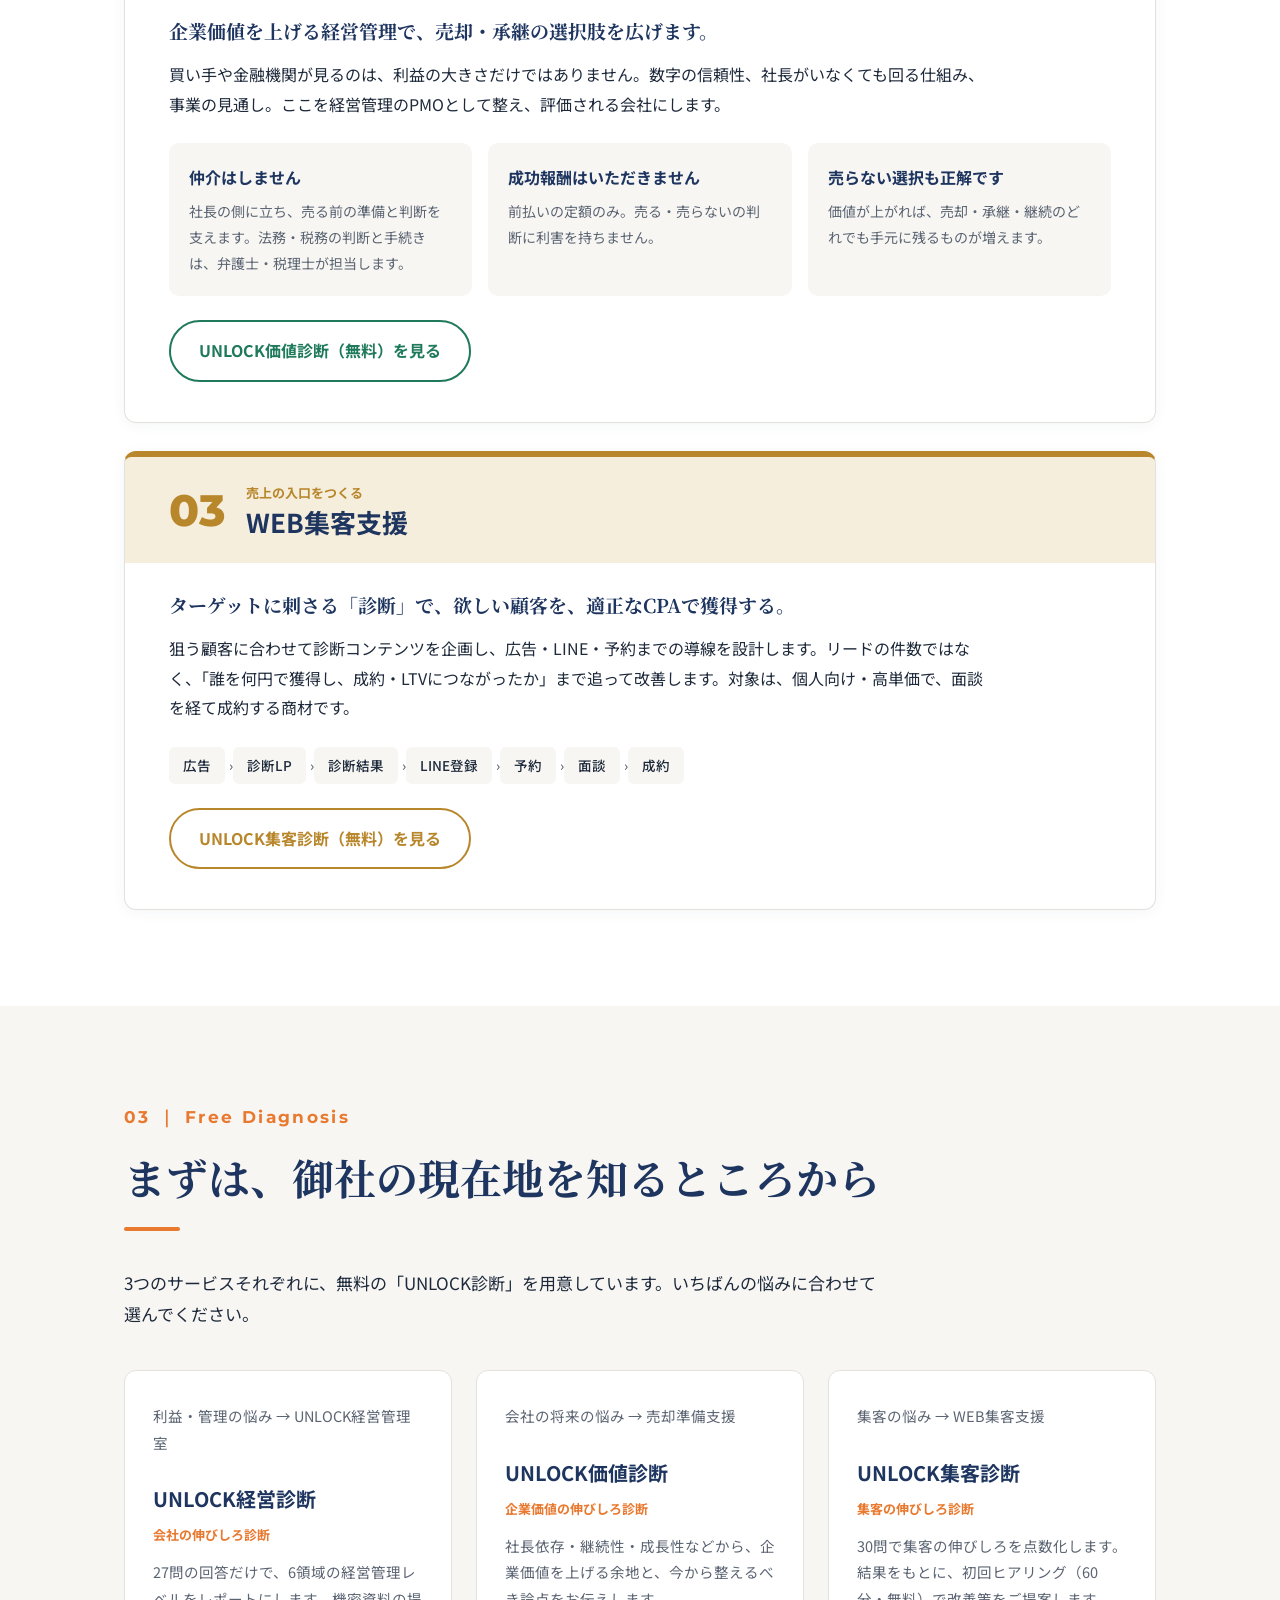
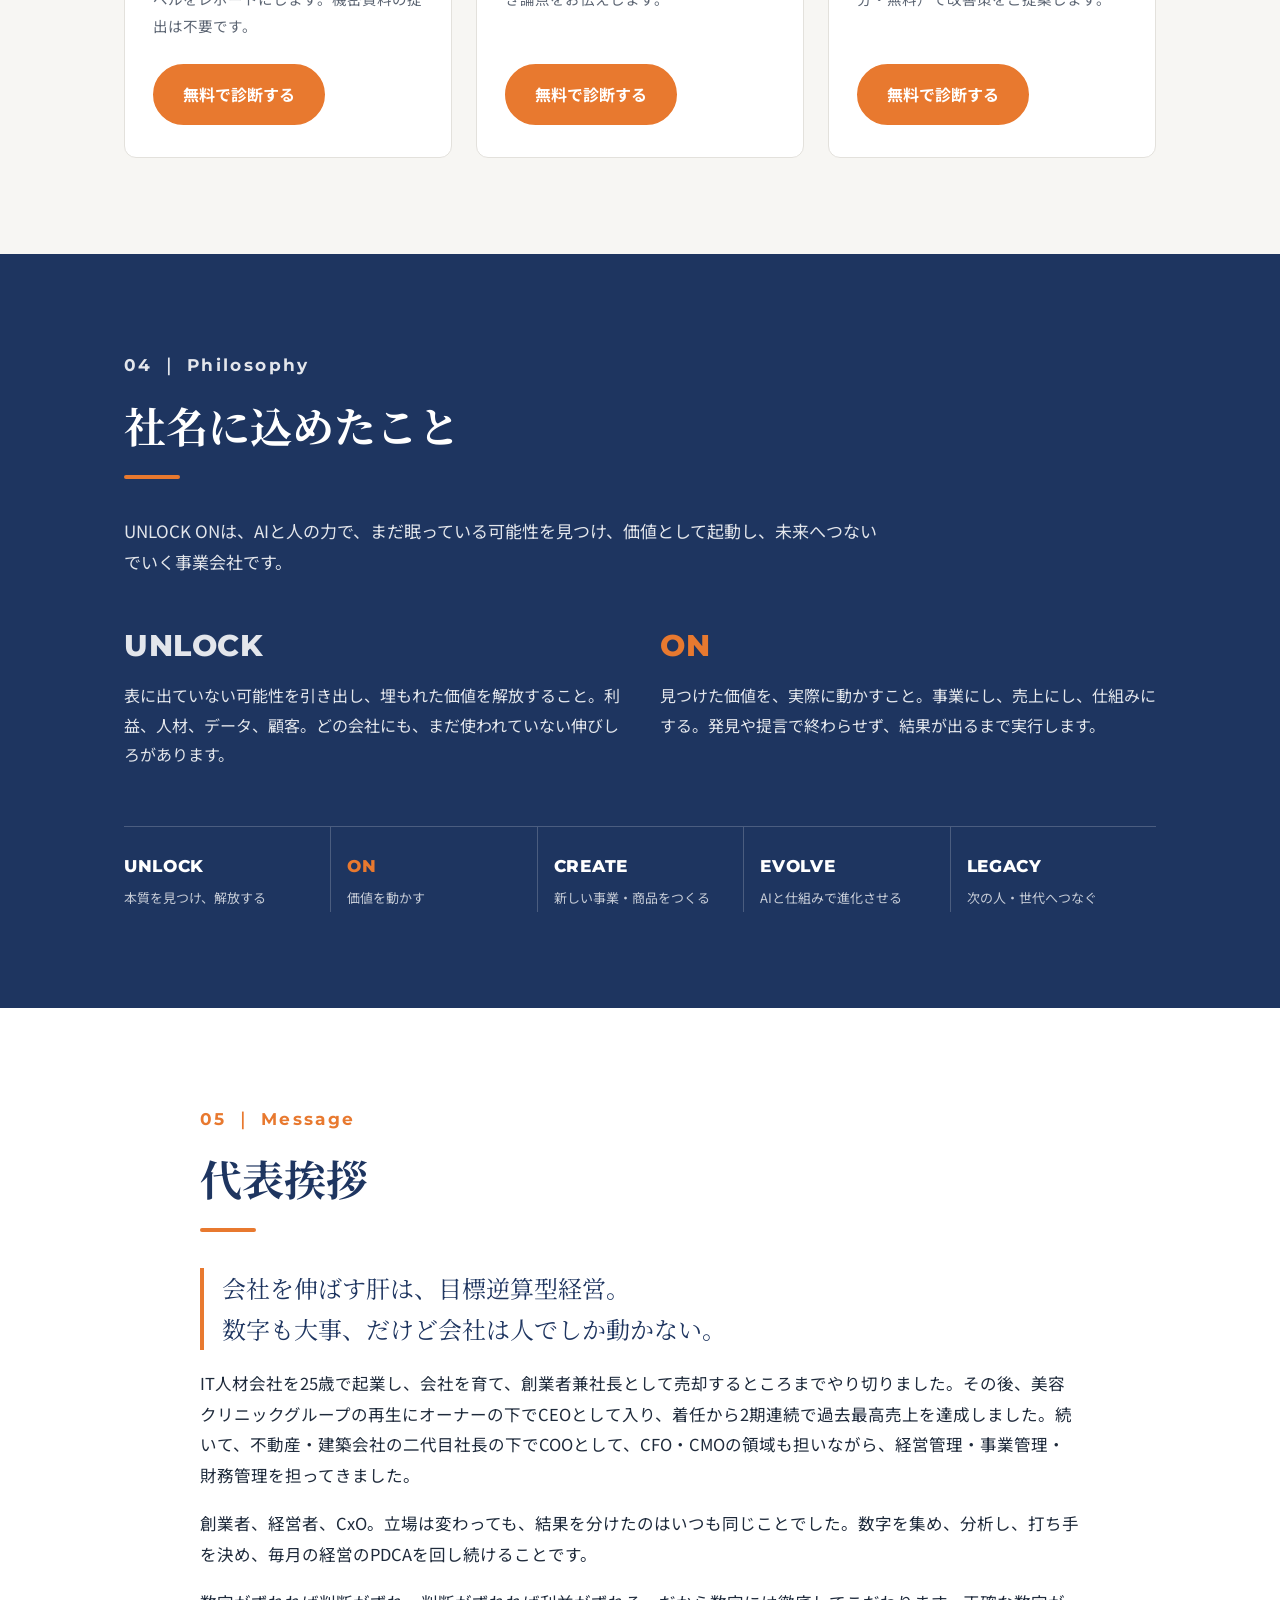
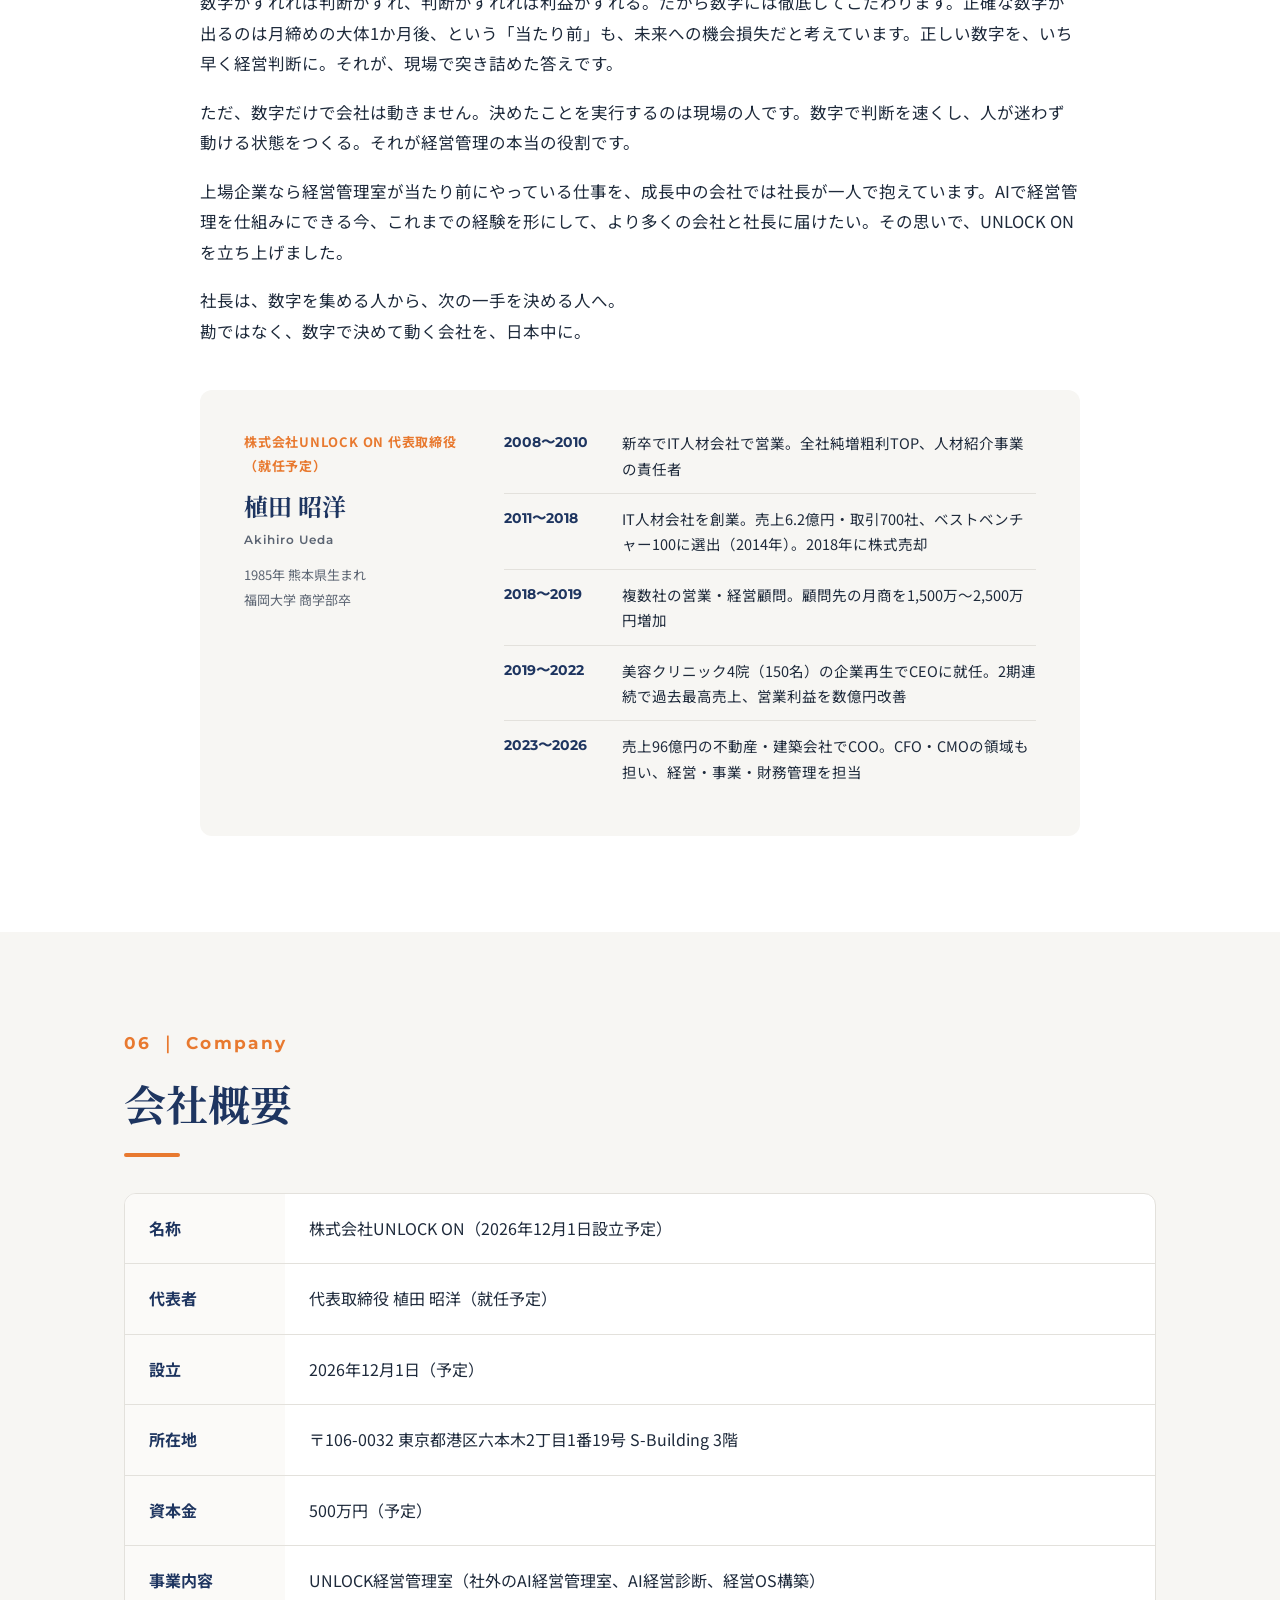
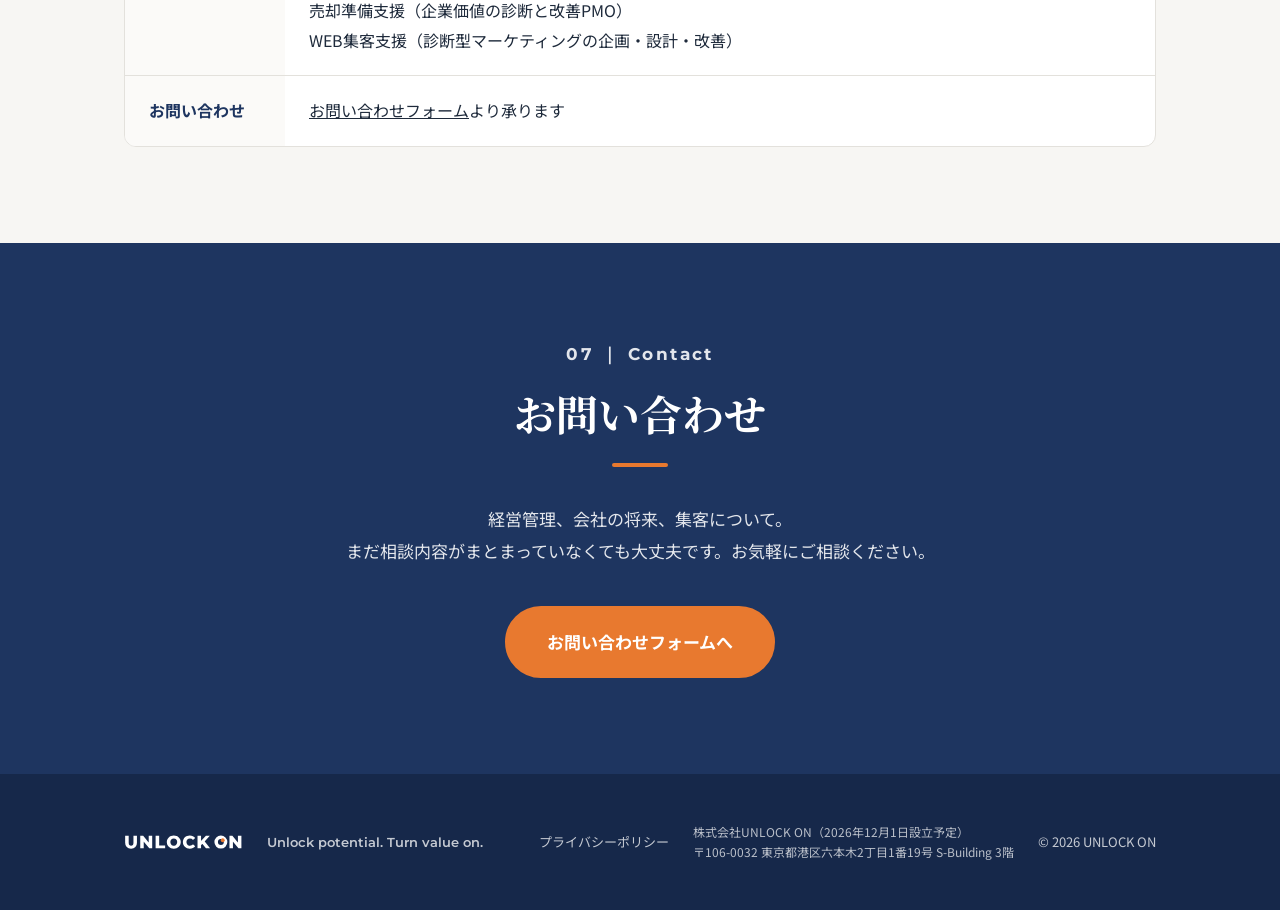
==== commit 60f88fe5: "監査対応：25種類のプラン印・診断から約2か月・プライバシーポリシー追記・経歴表現の統一 Co-Authored-By: Claude Opus 5.5 <noreply@anthropic.com>" ====
--- a/index.html
+++ b/index.html
@@ -111,7 +111,7 @@
     <article class="svc svc-b">
       <div class="svc-hd"><span class="svc-no">01</span><div><p class="svc-tag">利益を伸ばす</p><h3>UNLOCK経営管理室</h3></div></div>
       <p class="svc-catch"><span class="nw">御社の</span><span class="nw">社外のAI経営管理室として、</span><span class="nw">数字・分析・会議・管理・相談を</span><span class="nw">まとめて</span><span class="nw">引き受けます。</span></p>
-      <p>成長するほど、CFOや経営企画は本来必要になります。<br>ただ、採用の難しさ、コスト、カルチャーが合うかを考えると、取締役や社員で迎えるのはリスクが大きい。<br>UNLOCK経営管理室は、社外から組織図に加わる経営管理の部署として、その仕事を引き受けます。<br>経営数値の速報は最短5営業日。数字が動いたら原因と打つ手まで添え、毎月の経営会議で決めたことは90日のロードマップに落として進めます。</p>
+      <p>成長するほど、CFOや経営企画は本来必要になります。<br>ただ、採用の難しさ、コスト、カルチャーが合うかを考えると、取締役や社員で迎えるのはリスクが大きい。<br>UNLOCK経営管理室は、社外から組織図に加わる経営管理の部署として、その仕事を引き受けます。<br>経営数値の速報は、資料のご提出から最短5営業日（速報値）。数字が動いたら原因と打つ手まで添え、毎月の経営会議で決めたことは90日のロードマップに落として進めます。</p>
       <div class="flow"><span>数字</span><span>課題発見</span><span>原因特定</span><span>意思決定</span><span>実行</span><span>検証</span></div>
       <ul class="chips"><li>財務・収益性</li><li>事業・商品ポートフォリオ</li><li>売上創出力</li><li>オペレーション・生産性</li><li>組織・人的資本</li><li>経営管理・意思決定</li></ul>
           <p class="svc-cta"><a class="btn btn-ghost-navy" href="ai-keiei-kanri/">UNLOCK経営管理室を詳しく見る</a> <a class="btn btn-ghost-navy" href="#diagnosis">UNLOCK経営診断（無料）を見る</a></p>
@@ -122,7 +122,7 @@
       <p class="svc-catch"><span class="nw">企業価値を上げる</span><span class="nw">経営管理で、</span><span class="nw">売却・承継の</span><span class="nw">選択肢を</span><span class="nw">広げます。</span></p>
       <p>買い手や金融機関が見るのは、利益の大きさだけではありません。数字の信頼性、社長がいなくても回る仕組み、事業の見通し。ここを経営管理のPMOとして整え、評価される会社にします。</p>
       <ul class="stance">
-        <li><b>仲介はしません</b>社長の側に立ち、売る前の準備と判断を支えます。</li>
+        <li><b>仲介はしません</b>社長の側に立ち、売る前の準備と判断を支えます。法務・税務の判断と手続きは、弁護士・税理士が担当します。</li>
         <li><b>成功報酬はいただきません</b>前払いの定額のみ。売る・売らないの判断に利害を持ちません。</li>
         <li><b>売らない選択も正解です</b>価値が上がれば、売却・承継・継続のどれでも手元に残るものが増えます。</li>
       </ul>
@@ -204,7 +204,7 @@
     <h2 class="sec-ttl serif">代表挨拶</h2>
     <div class="msg-body msg-v2">
         <p class="msg-catch serif"><span class="nw">会社を伸ばす</span><span class="nw">肝は、</span><span class="nw">目標逆算型経営。</span><br><span class="nw">数字も大事、</span><span class="nw">だけど</span><span class="nw">会社は</span><span class="nw">人でしか</span><span class="nw">動かない。</span></p>
-        <p>IT人材会社を25歳で起業し、会社を育て、創業者兼社長として売却するところまでやり切りました。その後は、美容クリニックグループの再生をオーナーの下でCEOとして着任期から2期連続で過去最高売上を達成し、その後は不動産・建築会社の二代目社長の下でCOOという立場でCFOとCMOを兼務しながら、経営管理・事業管理・財務管理を担ってきました。</p>
+        <p>IT人材会社を25歳で起業し、会社を育て、創業者兼社長として売却するところまでやり切りました。その後、美容クリニックグループの再生にオーナーの下でCEOとして入り、着任から2期連続で過去最高売上を達成しました。続いて、不動産・建築会社の二代目社長の下でCOOとして、CFO・CMOの領域も担いながら、経営管理・事業管理・財務管理を担ってきました。</p>
         <p>創業者、経営者、CxO。立場は変わっても、結果を分けたのはいつも同じことでした。数字を集め、分析し、打ち手を決め、毎月の経営のPDCAを回し続けることです。</p>
         <p>数字がずれれば判断がずれ、判断がずれれば利益がずれる。だから数字には徹底してこだわります。正確な数字が出るのは月締めの大体1か月後、という「当たり前」も、未来への機会損失だと考えています。正しい数字を、いち早く経営判断に。それが、現場で突き詰めた答えです。</p>
         <p>ただ、数字だけで会社は動きません。決めたことを実行するのは現場の人です。数字で判断を速くし、人が迷わず動ける状態をつくる。それが経営管理の本当の役割です。</p>
@@ -220,10 +220,10 @@
       </div>
       <dl class="career2">
           <dt>2008〜2010</dt><dd>新卒でIT人材会社で営業。全社純増粗利TOP、人材紹介事業の責任者</dd>
-          <dt>2011〜2018</dt><dd>IT人材会社を創業。売上6.2億円・取引700社、ベストベンチャー100に選出。2018年に株式売却</dd>
+          <dt>2011〜2018</dt><dd>IT人材会社を創業。売上6.2億円・取引700社、ベストベンチャー100に選出（2014年）。2018年に株式売却</dd>
           <dt>2018〜2019</dt><dd>複数社の営業・経営顧問。顧問先の月商を1,500万〜2,500万円増加</dd>
           <dt>2019〜2022</dt><dd>美容クリニック4院（150名）の企業再生でCEOに就任。2期連続で過去最高売上、営業利益を数億円改善</dd>
-          <dt>2023〜2026</dt><dd>売上96億円の不動産・建築会社でCOO・CFO・CMO代行。経営・事業・財務管理を担当</dd>
+          <dt>2023〜2026</dt><dd>売上96億円の不動産・建築会社でCOO。CFO・CMOの領域も担い、経営・事業・財務管理を担当</dd>
         </dl>
     </div>
   </div>
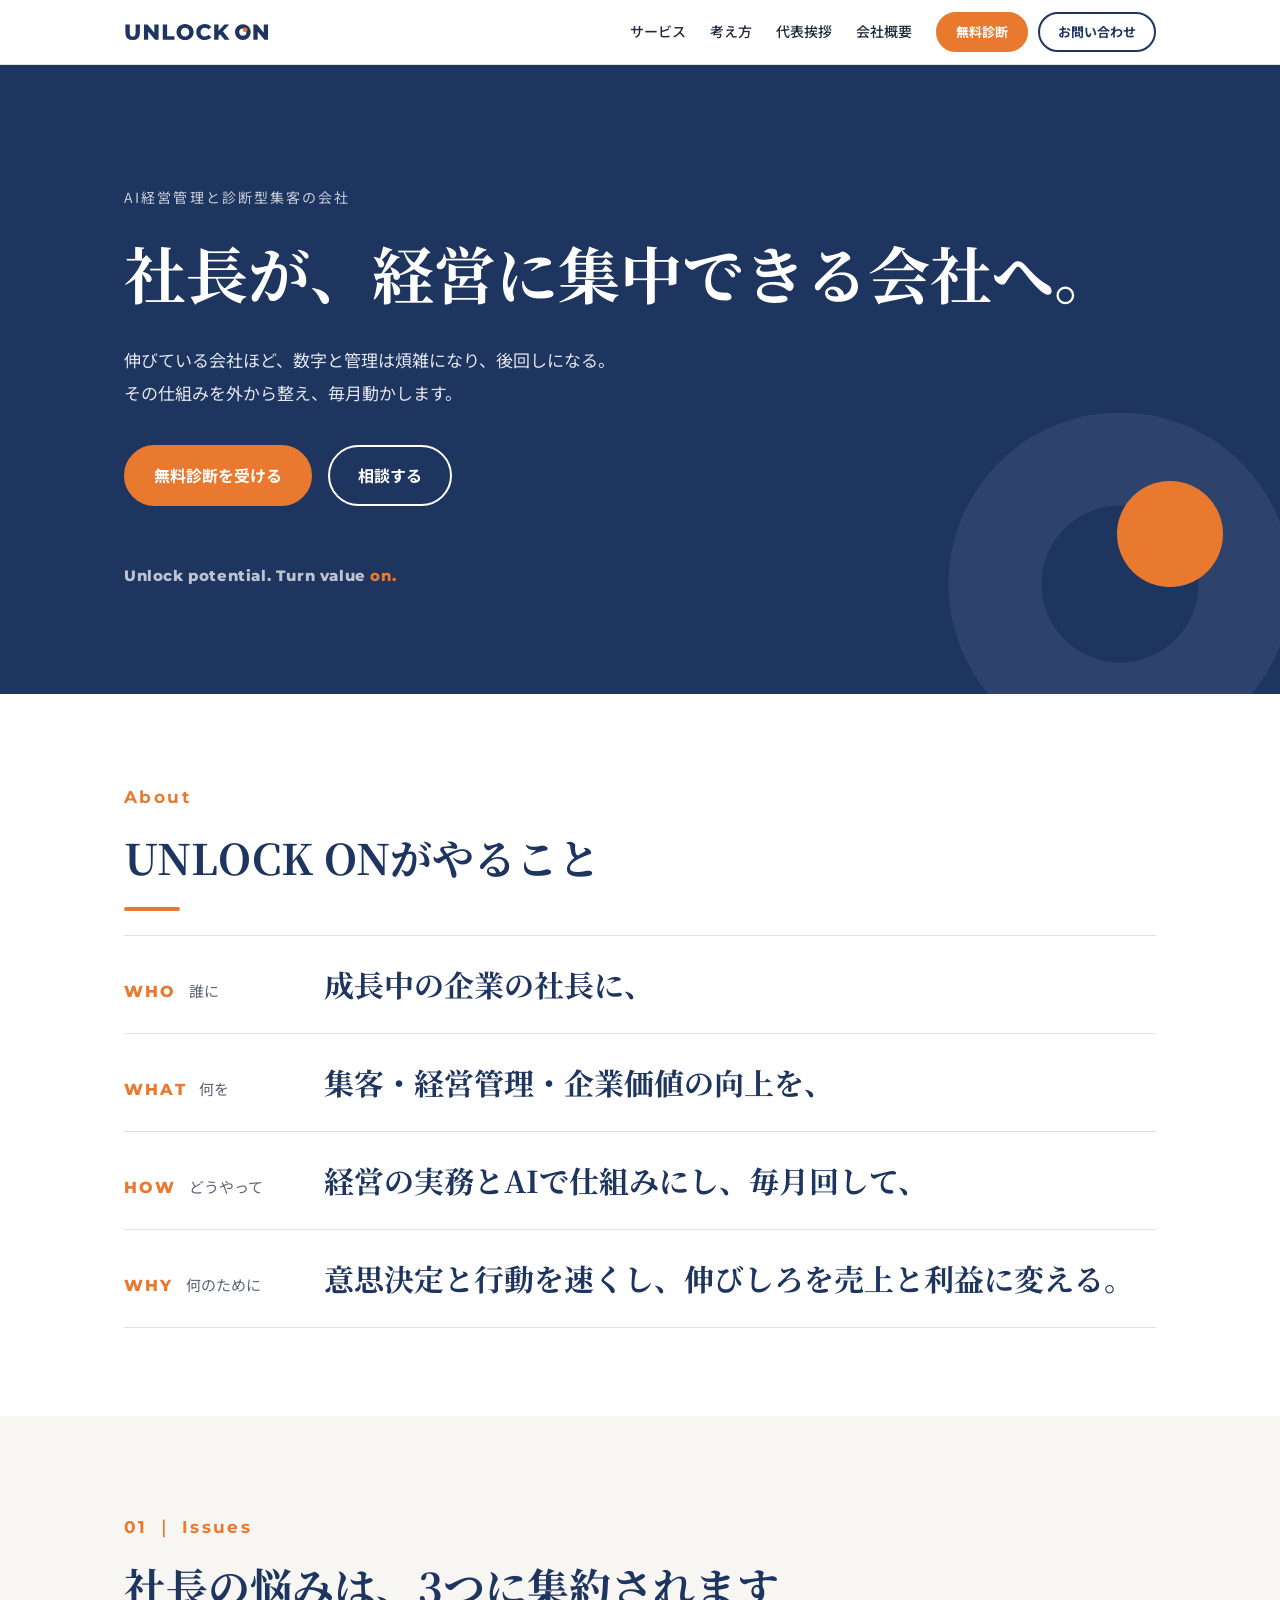
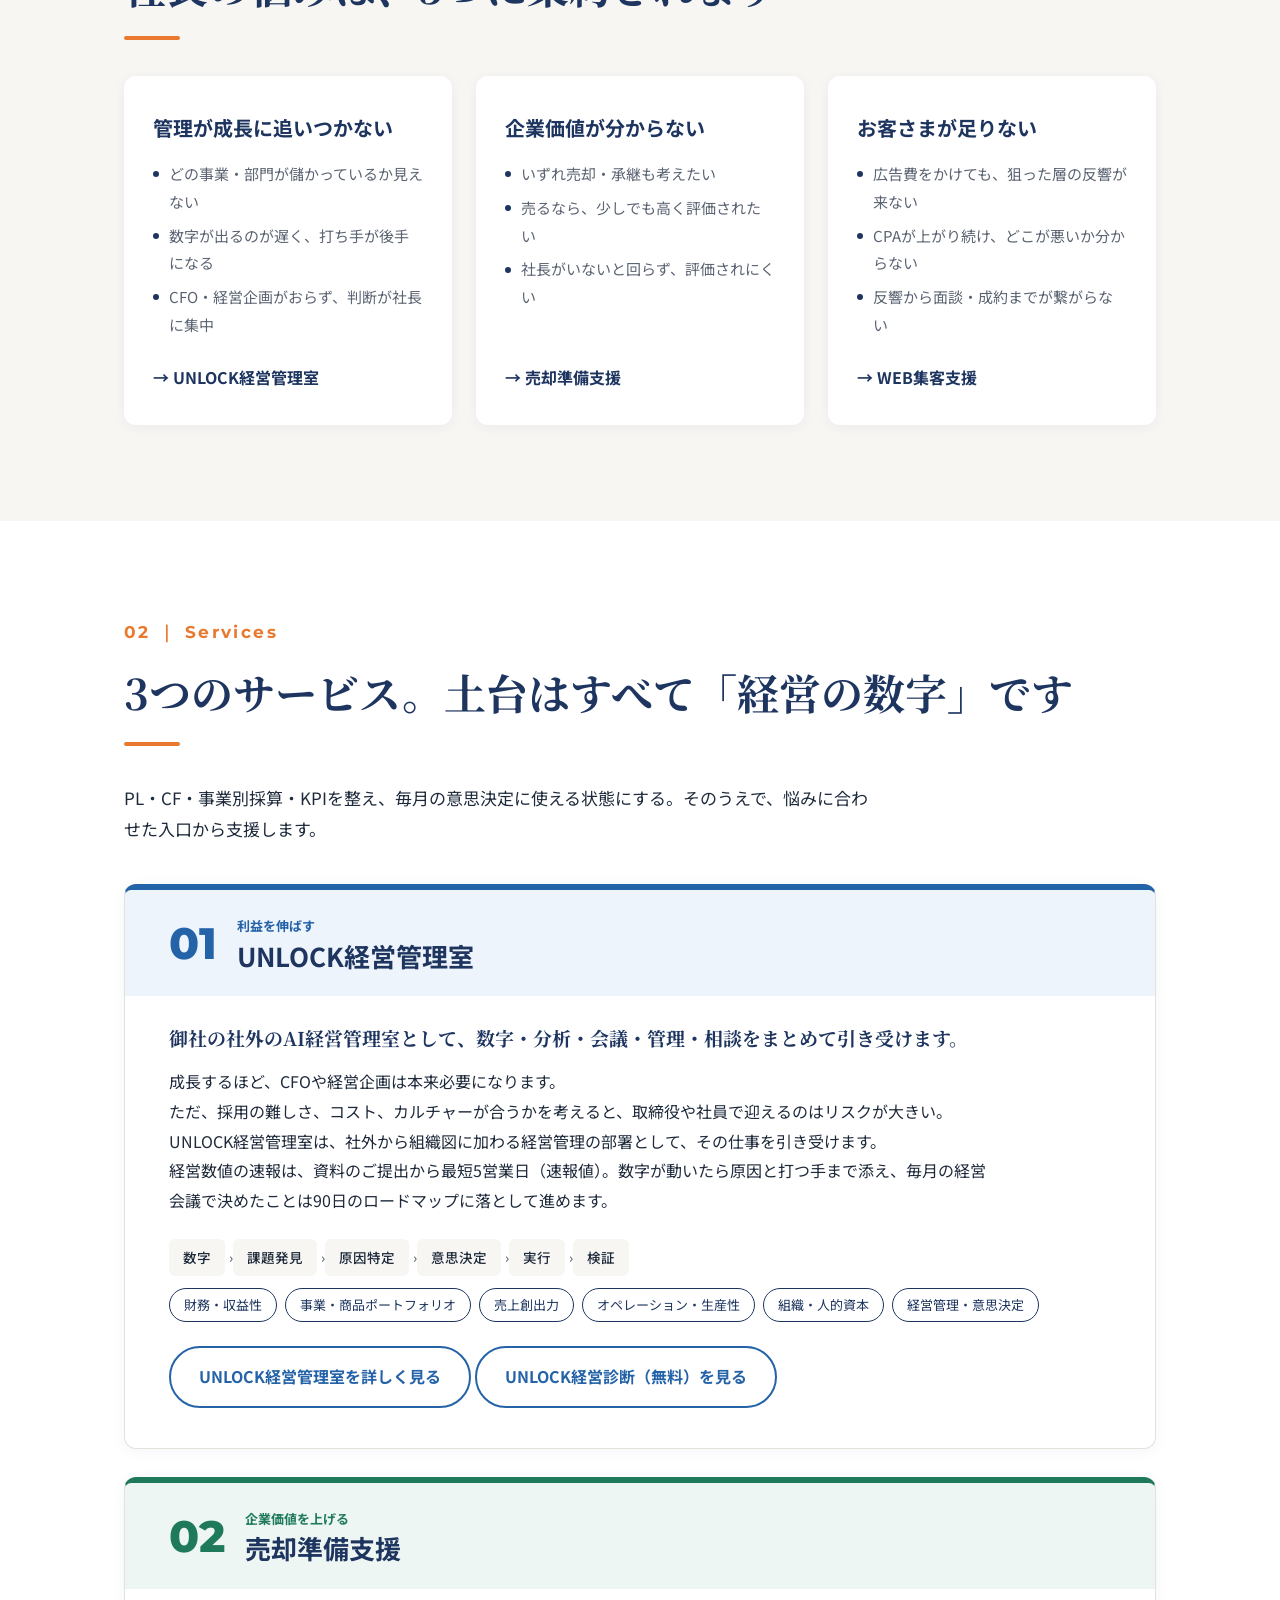
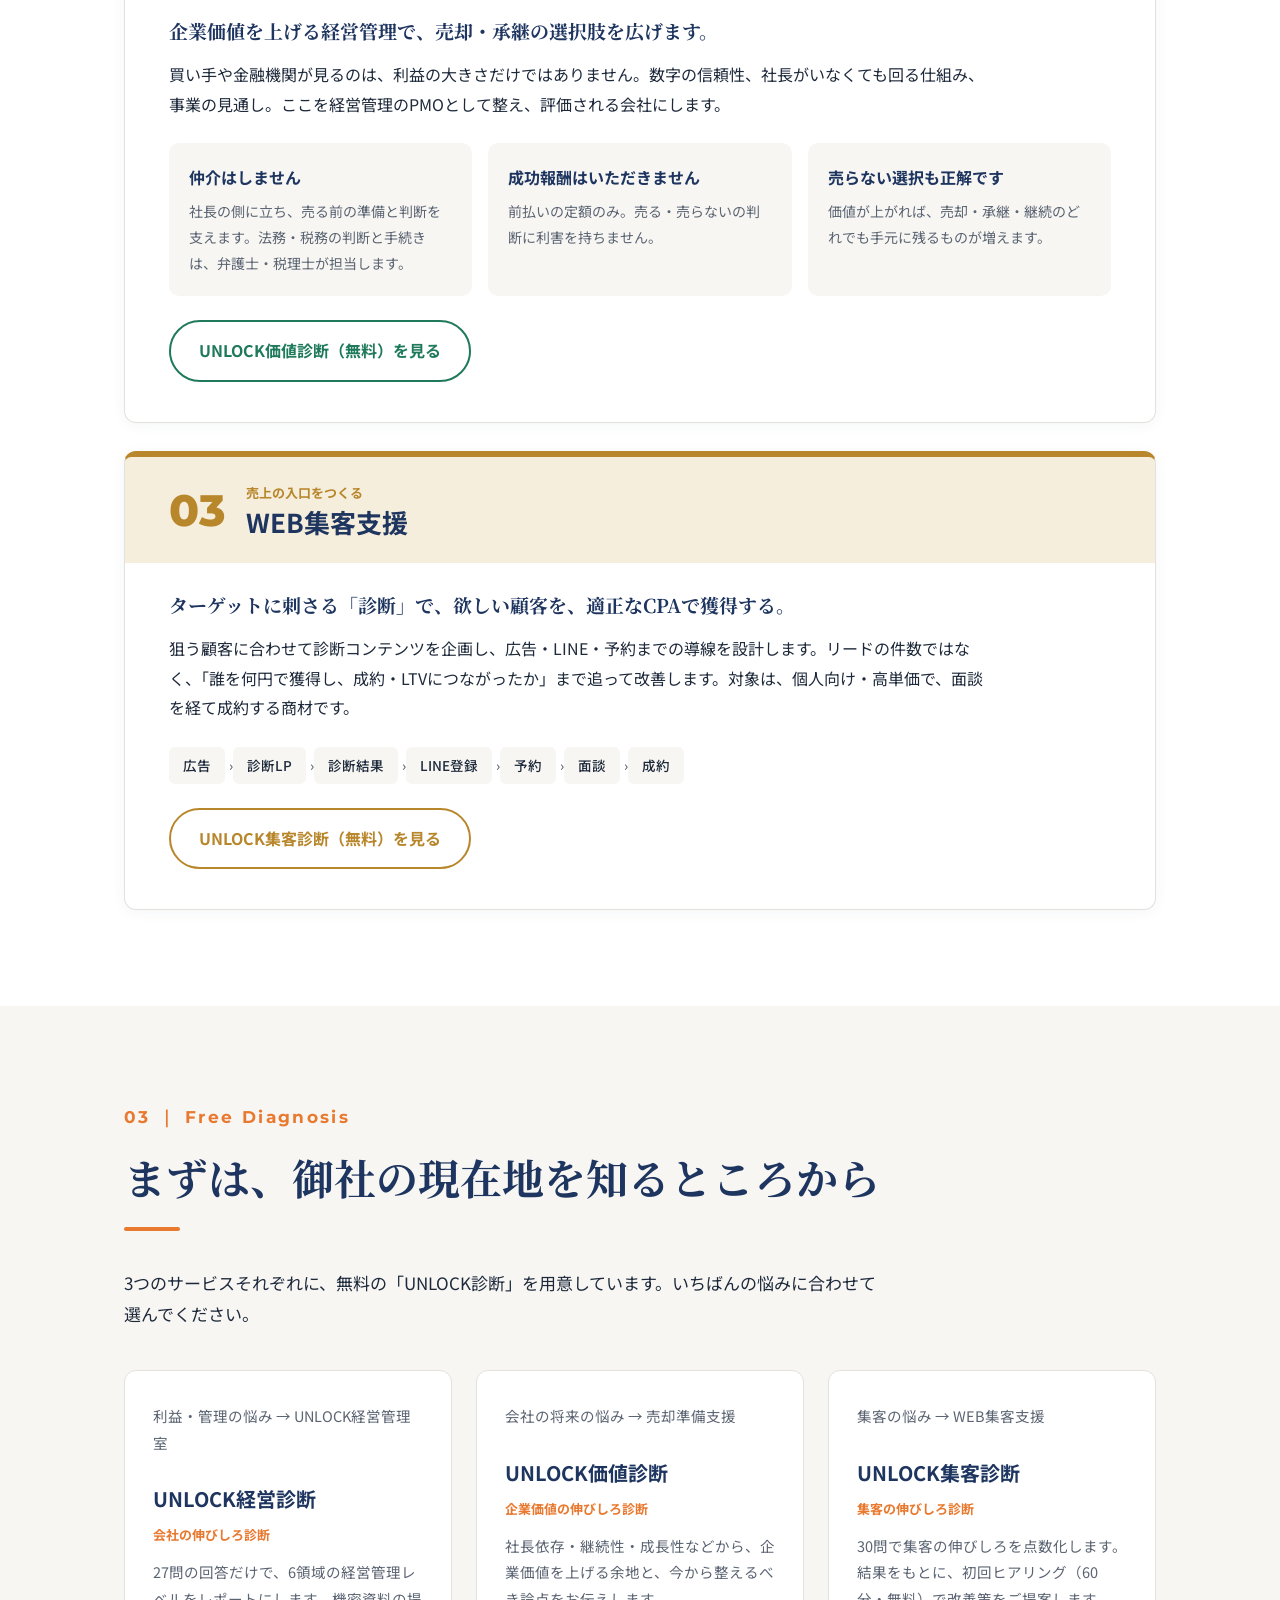
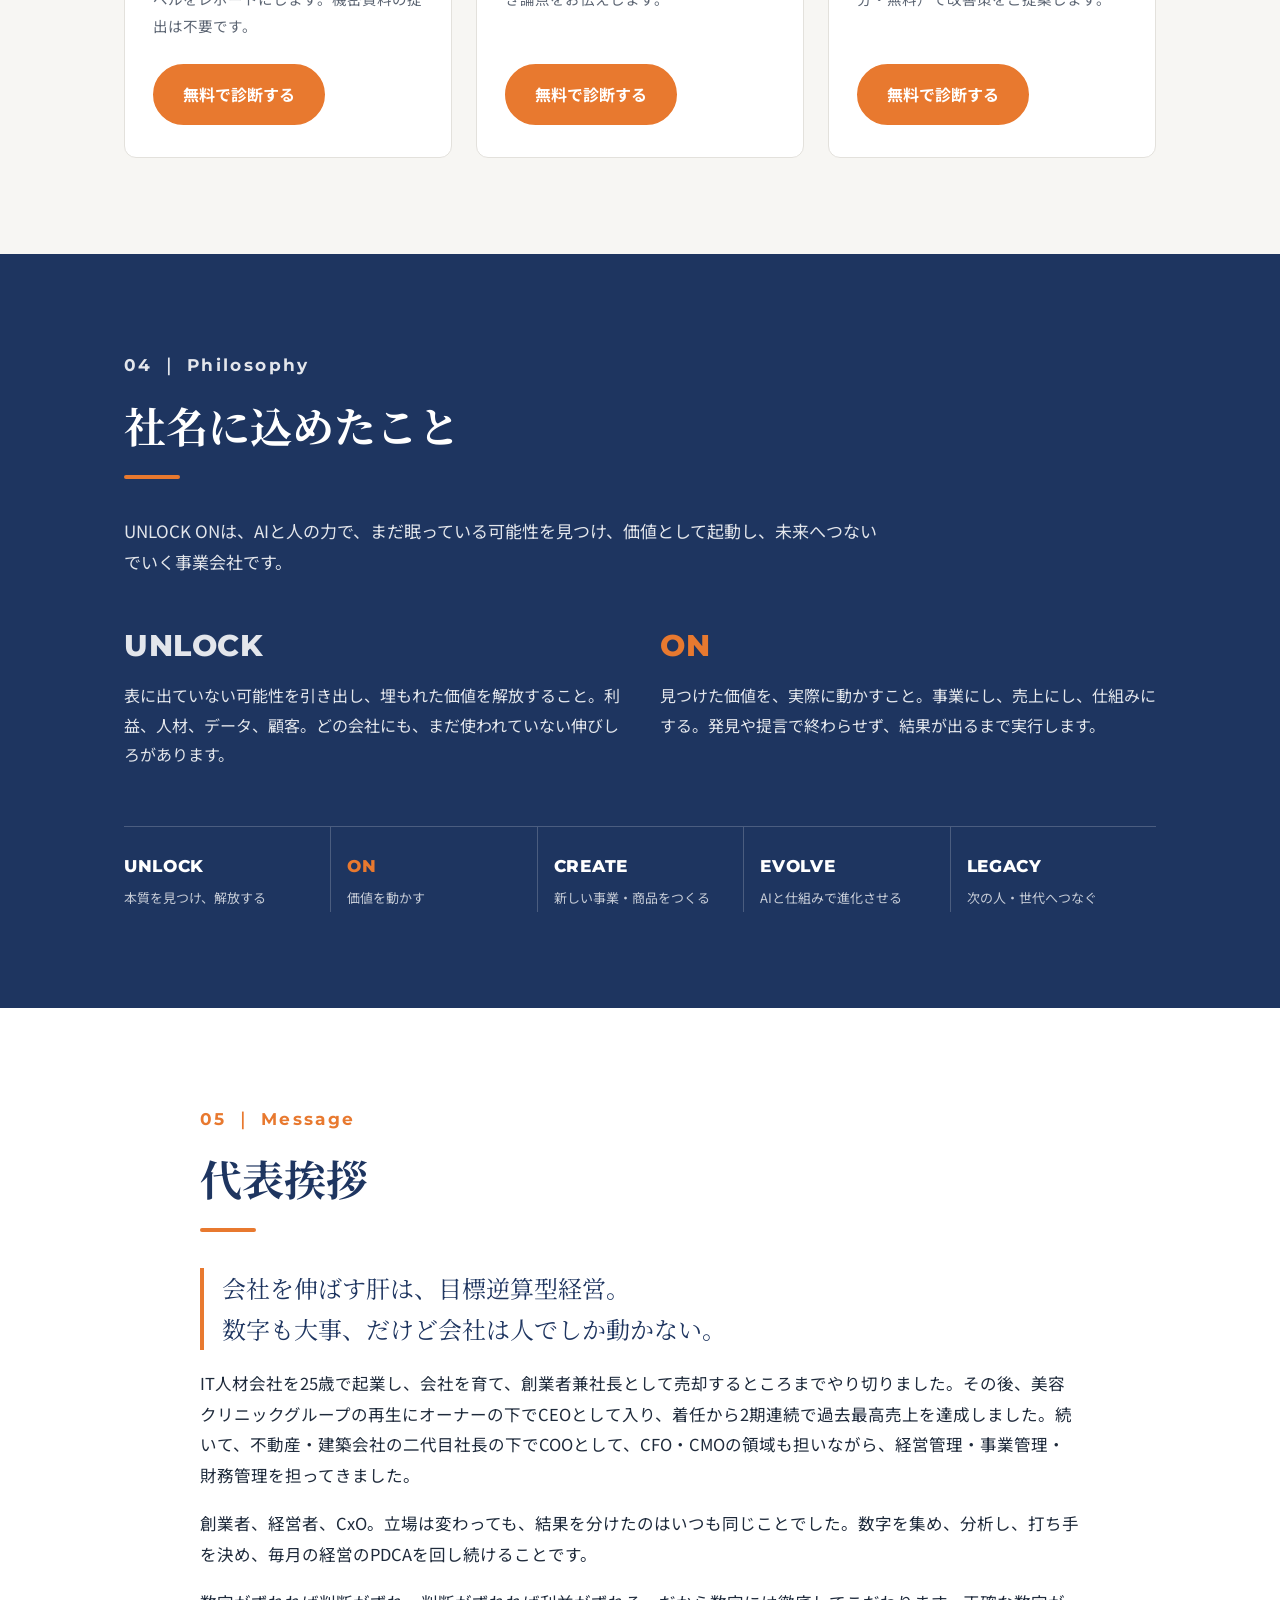
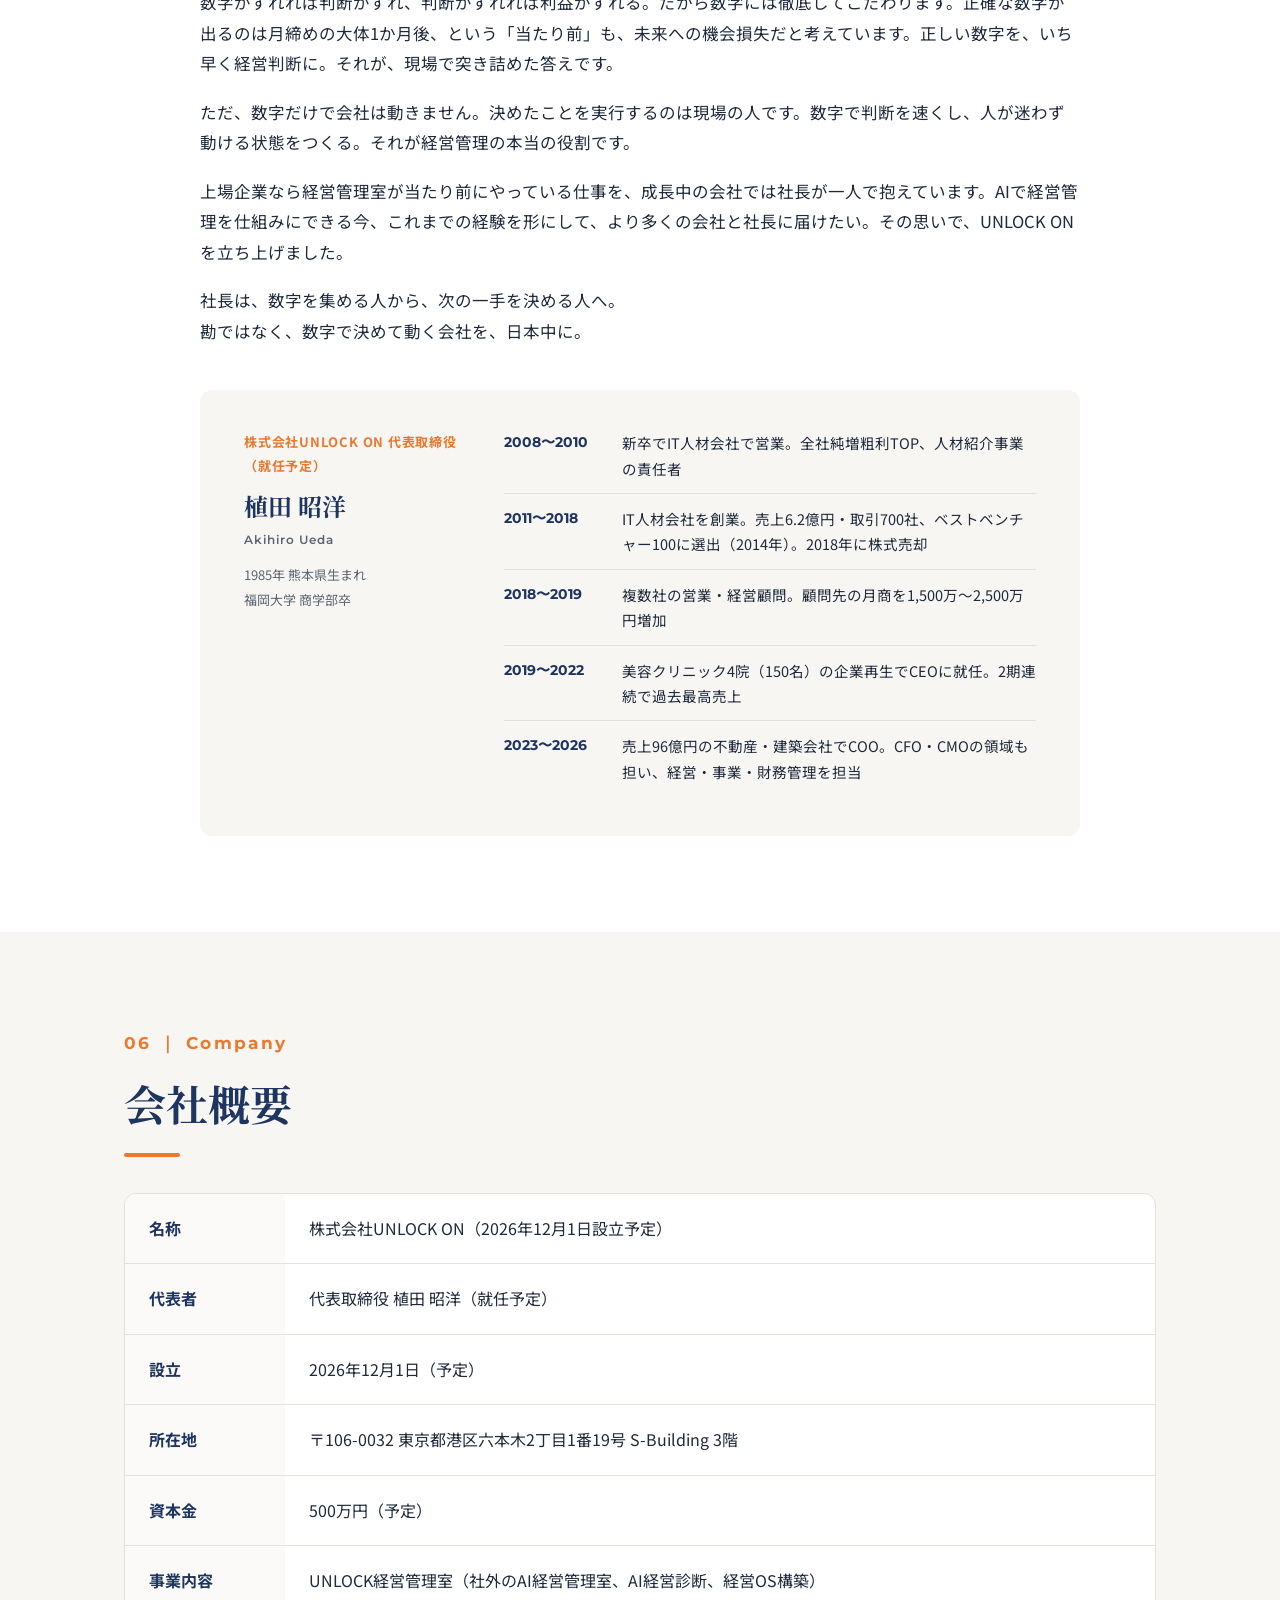
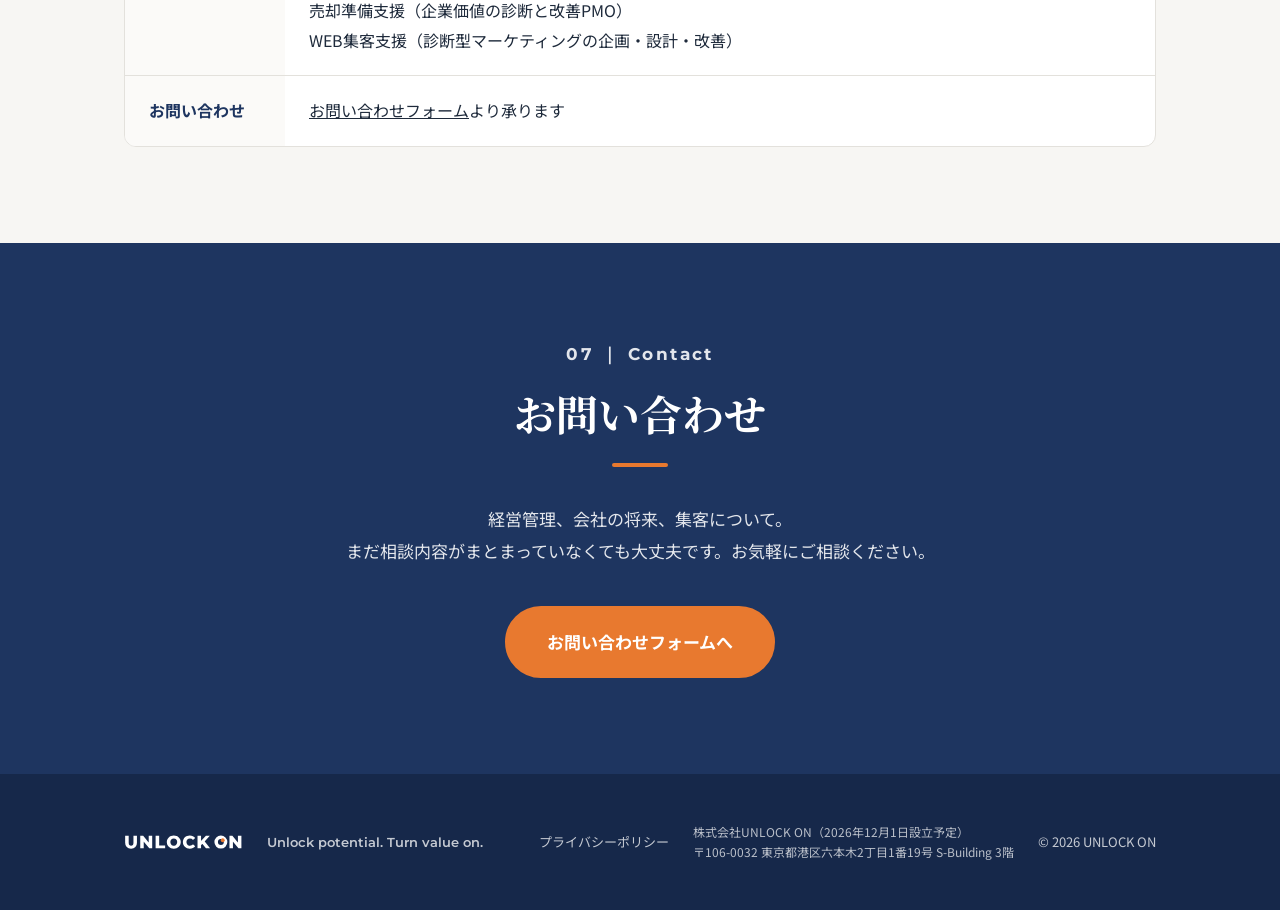
==== commit c41aee30: "経歴から営業利益の改善額を削除（守秘義務） Co-Authored-By: Claude Opus 5.5 <noreply@anthropic.com> Claude-Session: https:" ====
--- a/index.html
+++ b/index.html
@@ -222,7 +222,7 @@
           <dt>2008〜2010</dt><dd>新卒でIT人材会社で営業。全社純増粗利TOP、人材紹介事業の責任者</dd>
           <dt>2011〜2018</dt><dd>IT人材会社を創業。売上6.2億円・取引700社、ベストベンチャー100に選出（2014年）。2018年に株式売却</dd>
           <dt>2018〜2019</dt><dd>複数社の営業・経営顧問。顧問先の月商を1,500万〜2,500万円増加</dd>
-          <dt>2019〜2022</dt><dd>美容クリニック4院（150名）の企業再生でCEOに就任。2期連続で過去最高売上、営業利益を数億円改善</dd>
+          <dt>2019〜2022</dt><dd>美容クリニック4院（150名）の企業再生でCEOに就任。2期連続で過去最高売上</dd>
           <dt>2023〜2026</dt><dd>売上96億円の不動産・建築会社でCOO。CFO・CMOの領域も担い、経営・事業・財務管理を担当</dd>
         </dl>
     </div>
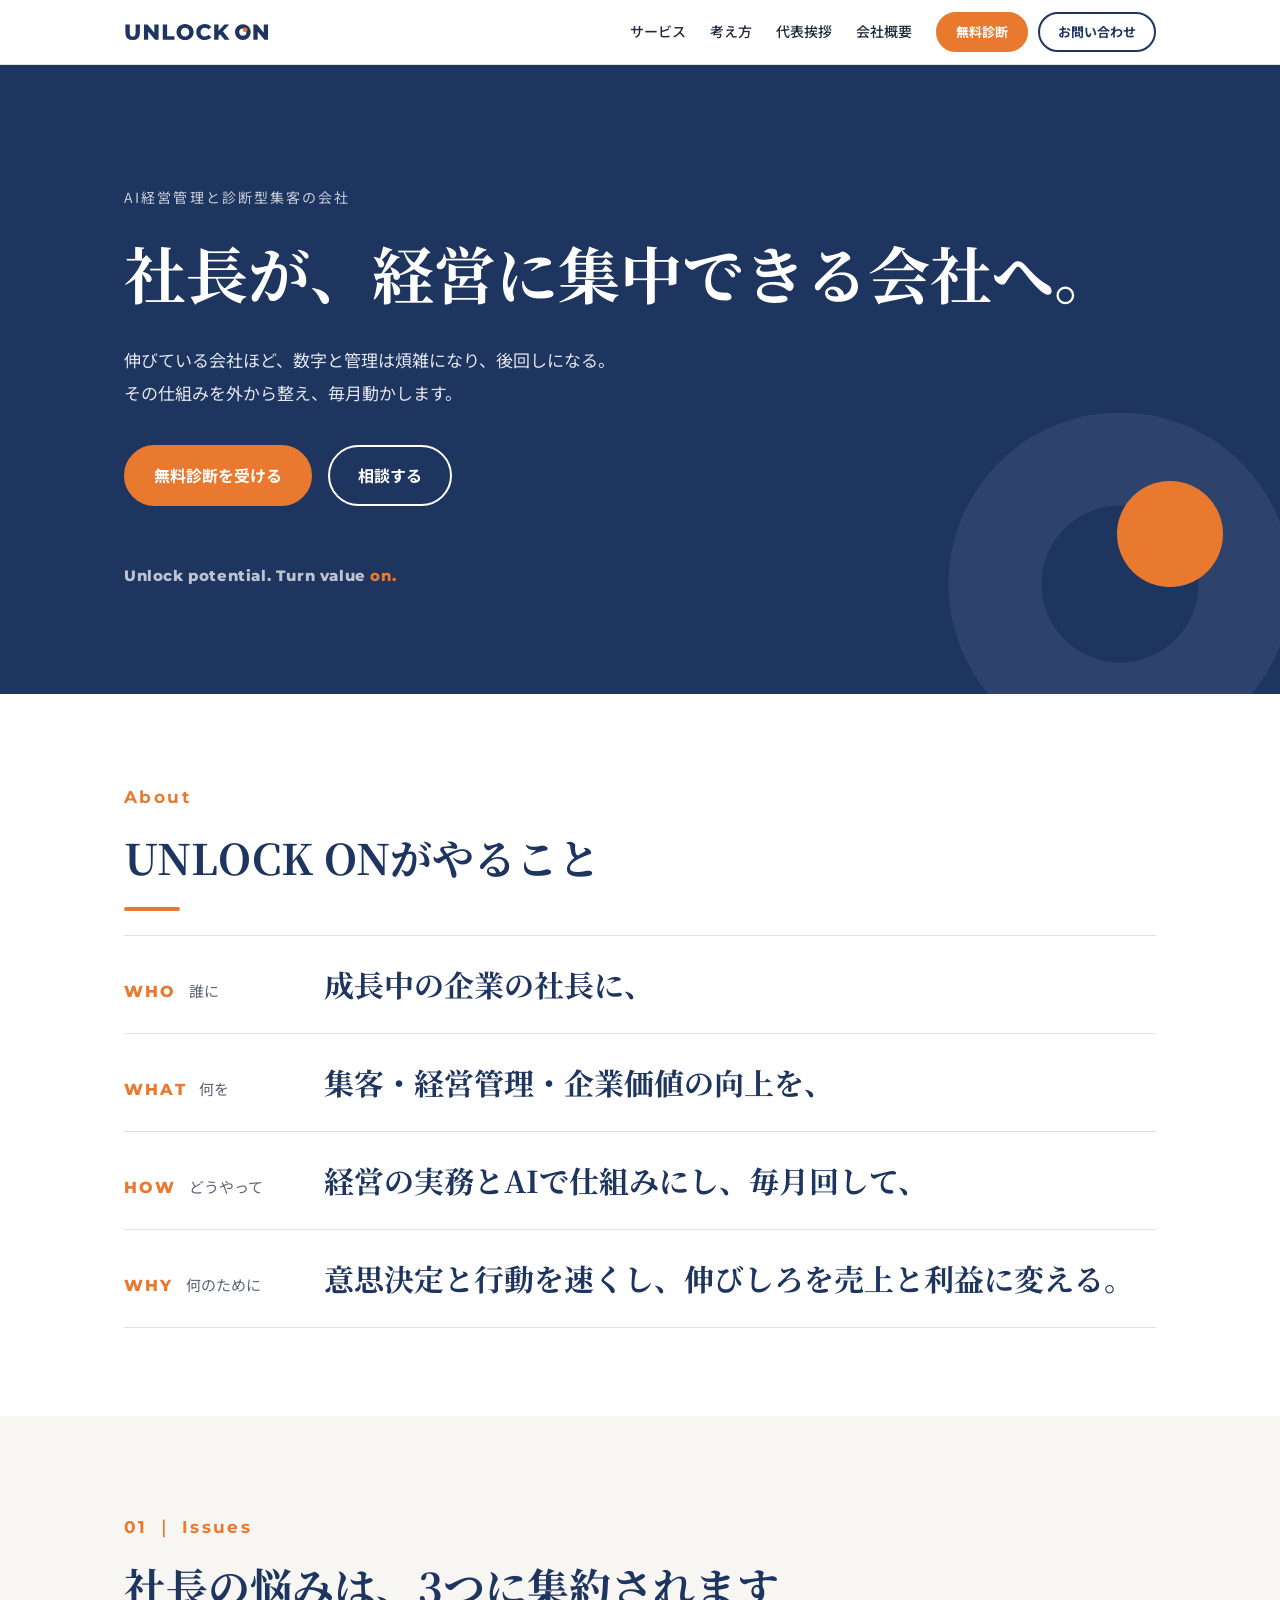
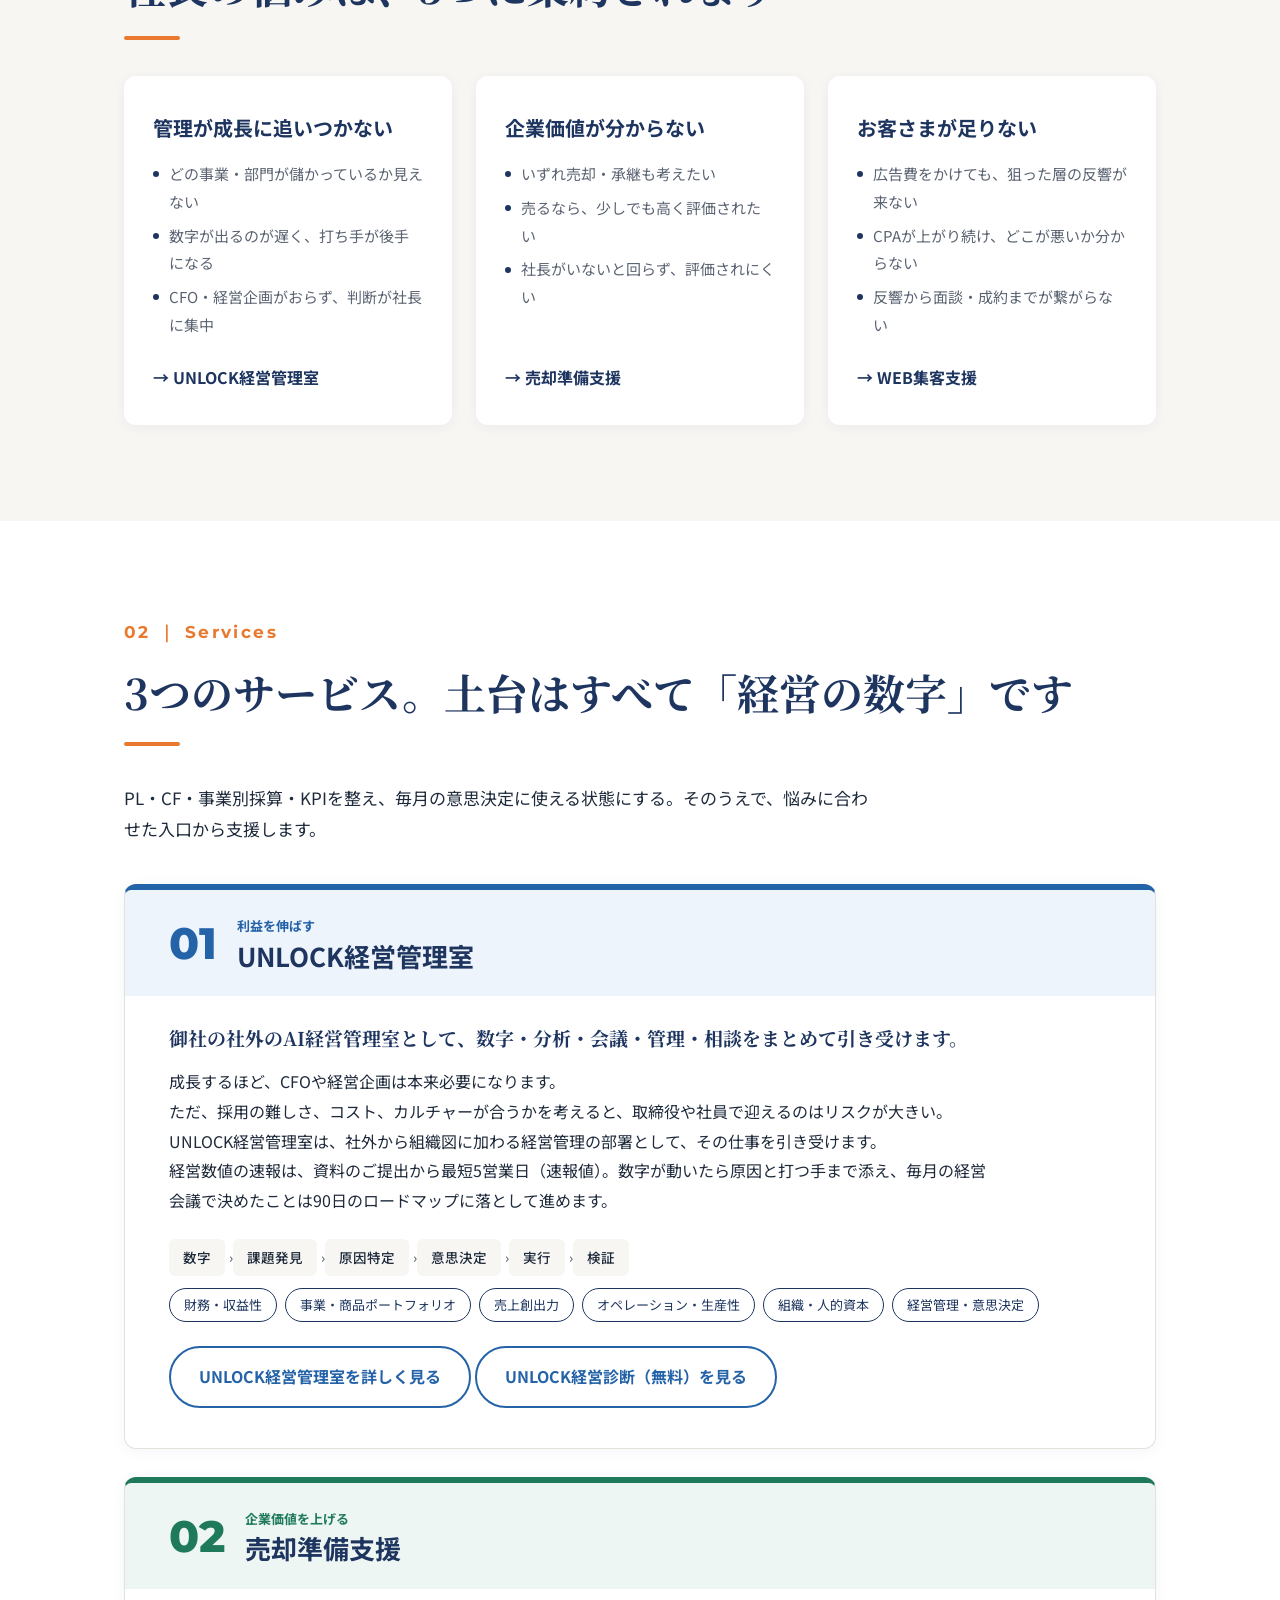
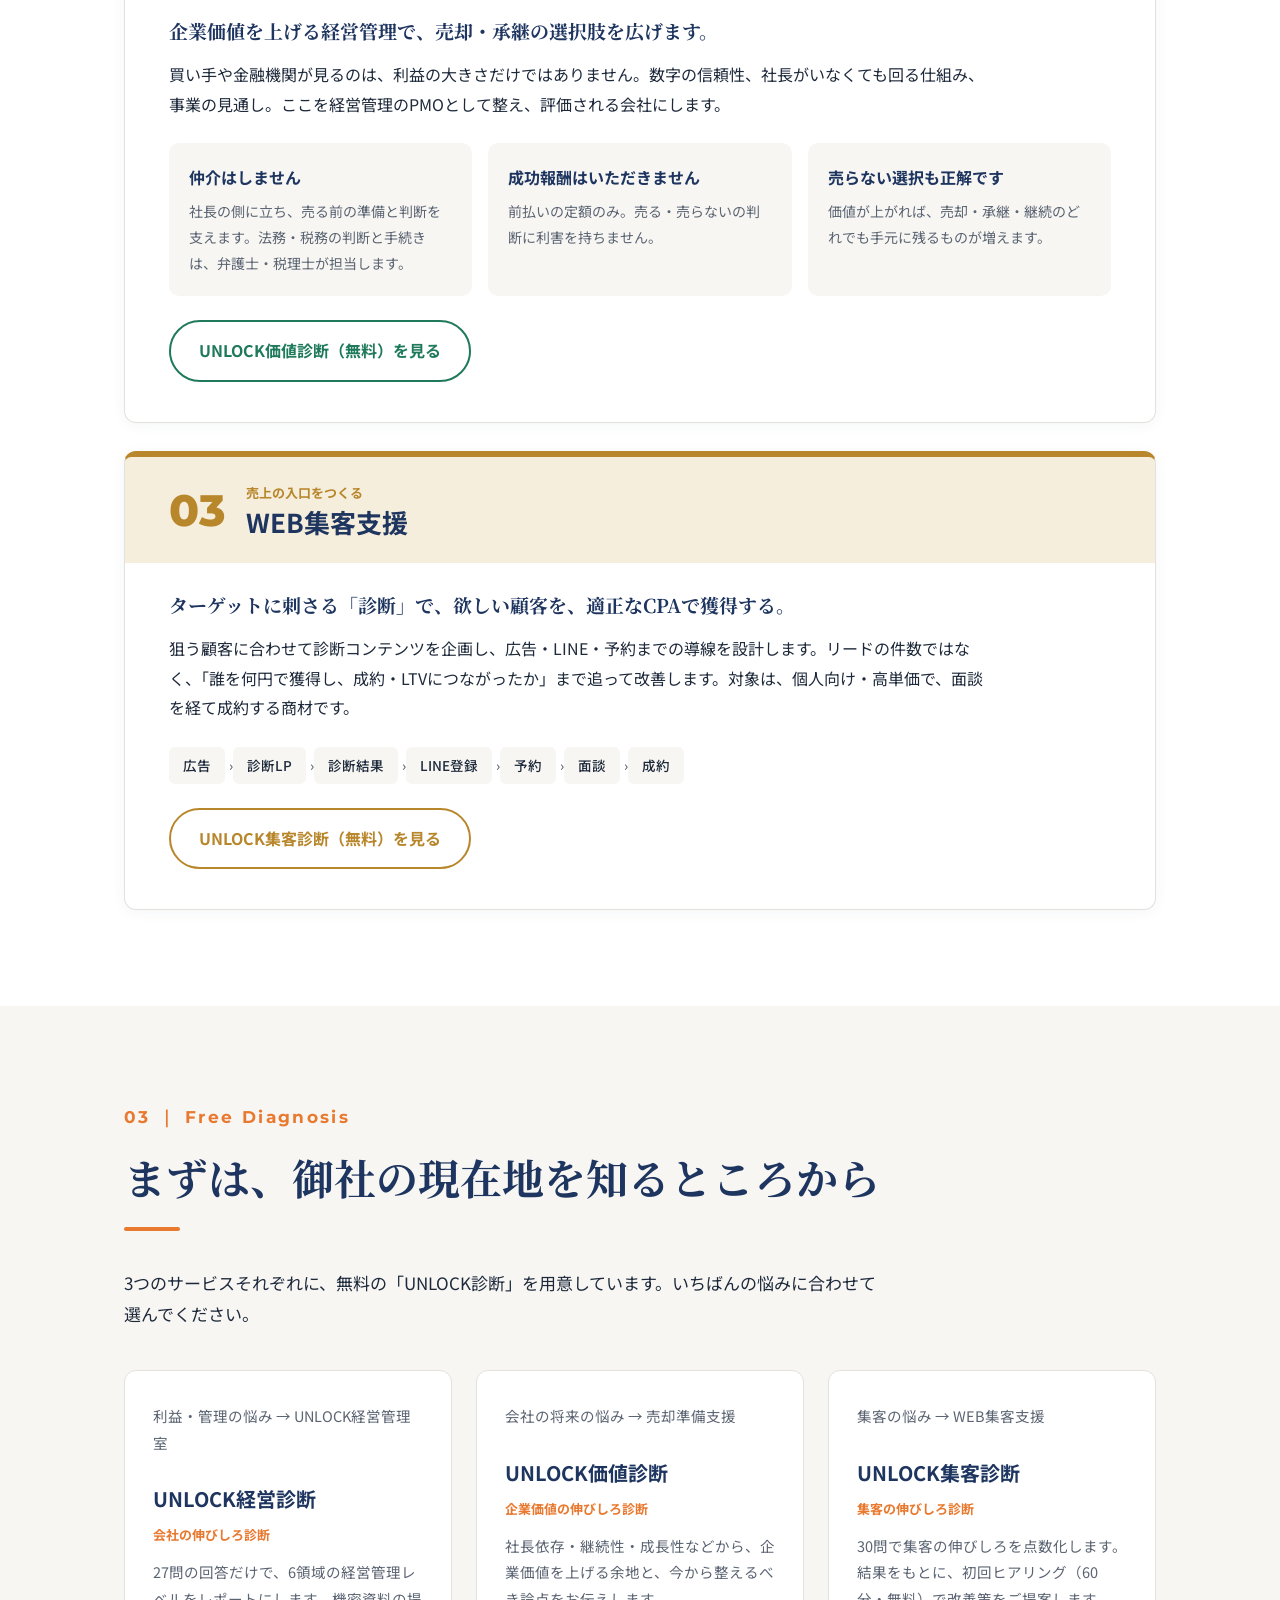
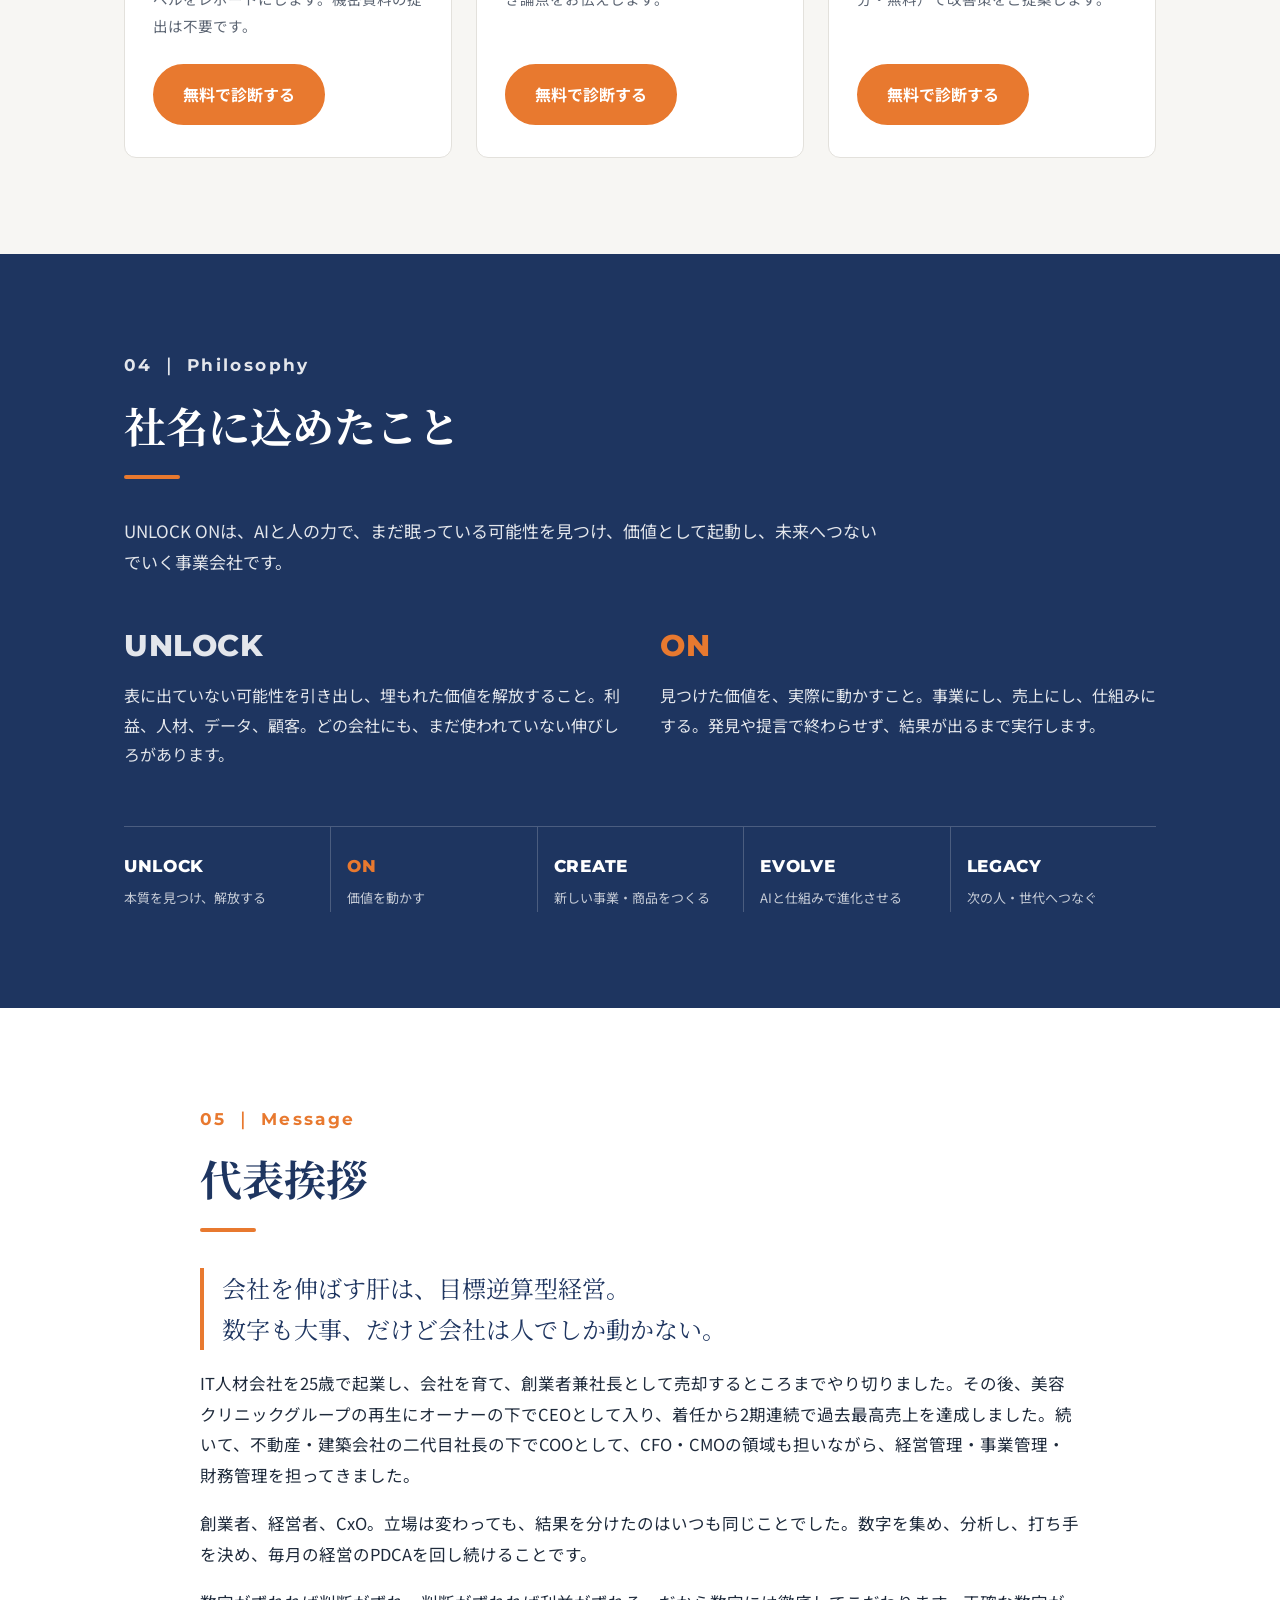
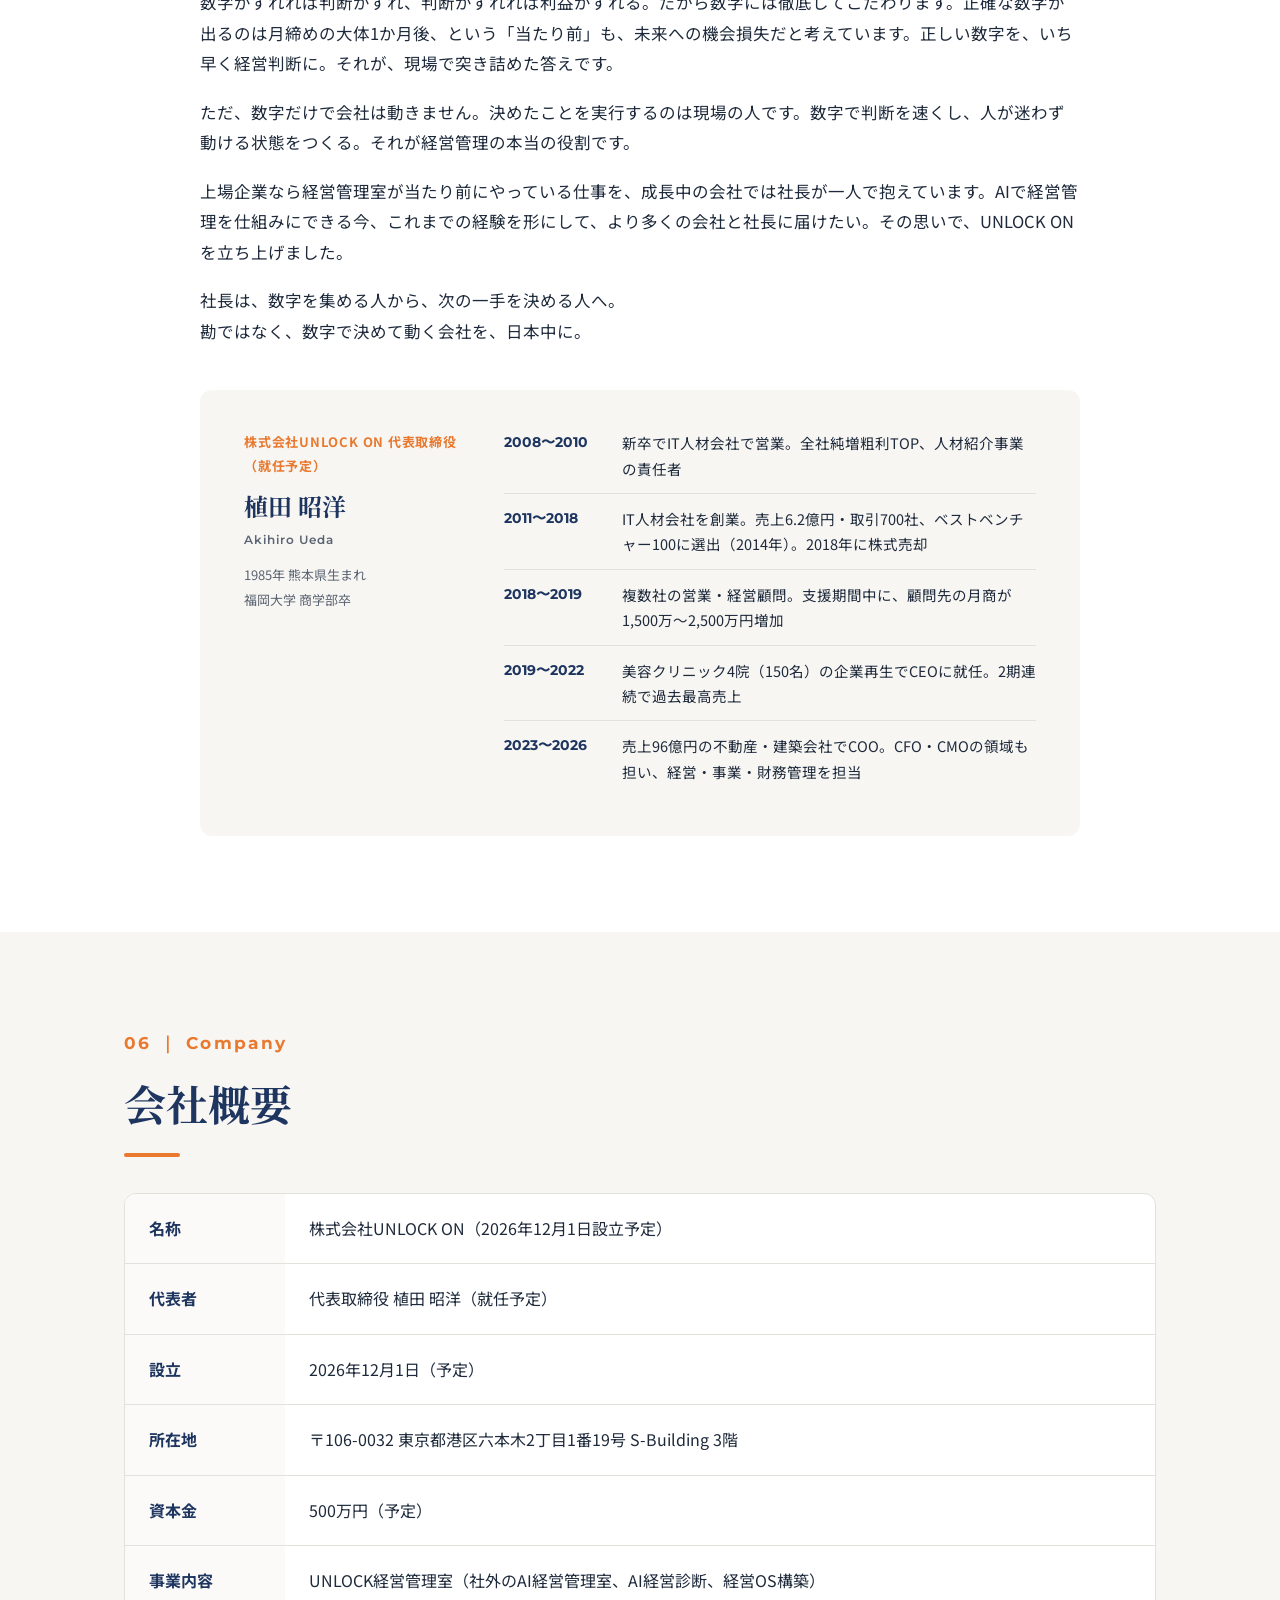
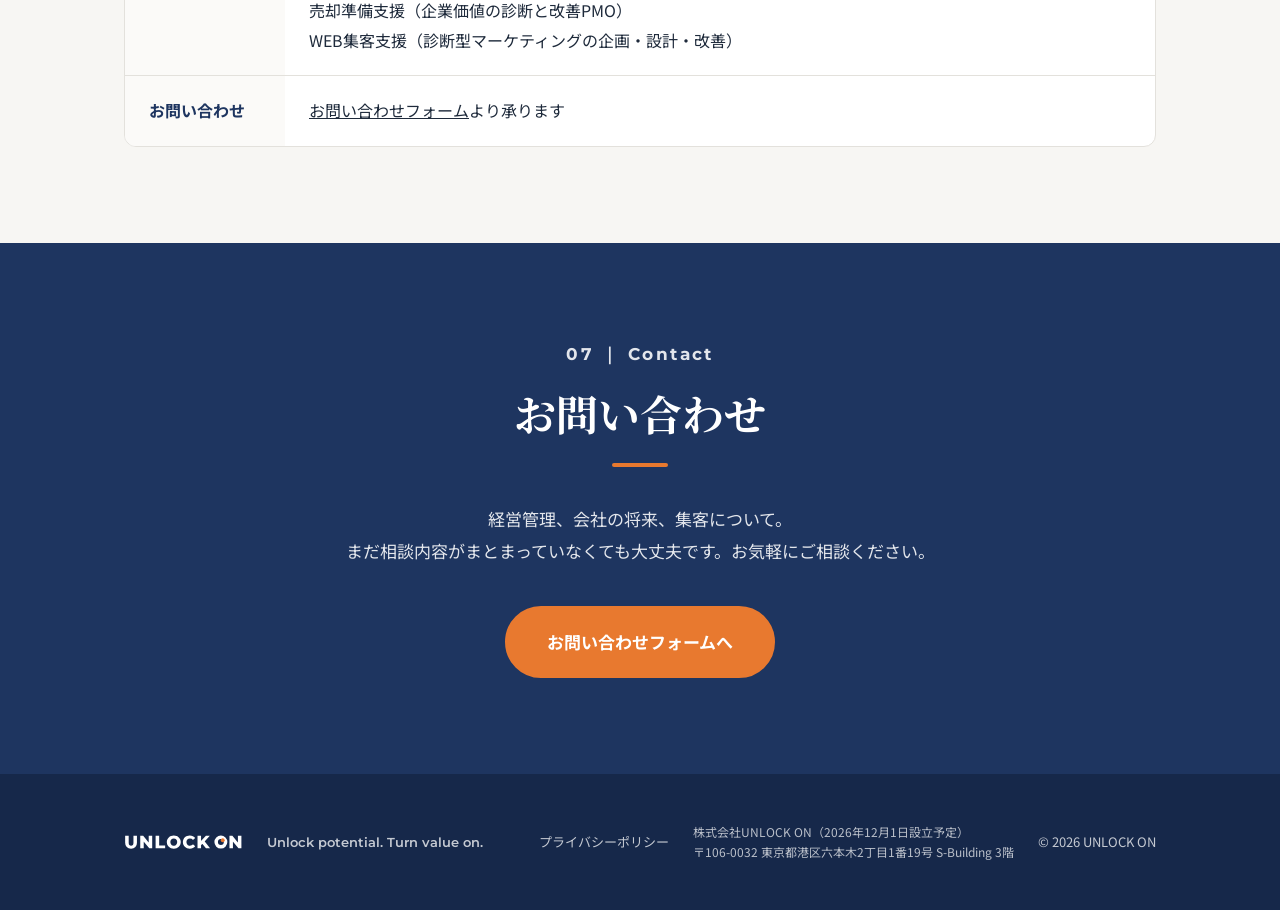
==== commit 0cbb1c01: "顧問実績を支援期間中の増加として表記 Co-Authored-By: Claude Opus 5.5 <noreply@anthropic.com> Claude-Session: https://c" ====
--- a/index.html
+++ b/index.html
@@ -221,7 +221,7 @@
       <dl class="career2">
           <dt>2008〜2010</dt><dd>新卒でIT人材会社で営業。全社純増粗利TOP、人材紹介事業の責任者</dd>
           <dt>2011〜2018</dt><dd>IT人材会社を創業。売上6.2億円・取引700社、ベストベンチャー100に選出（2014年）。2018年に株式売却</dd>
-          <dt>2018〜2019</dt><dd>複数社の営業・経営顧問。顧問先の月商を1,500万〜2,500万円増加</dd>
+          <dt>2018〜2019</dt><dd>複数社の営業・経営顧問。支援期間中に、顧問先の月商が1,500万〜2,500万円増加</dd>
           <dt>2019〜2022</dt><dd>美容クリニック4院（150名）の企業再生でCEOに就任。2期連続で過去最高売上</dd>
           <dt>2023〜2026</dt><dd>売上96億円の不動産・建築会社でCOO。CFO・CMOの領域も担い、経営・事業・財務管理を担当</dd>
         </dl>
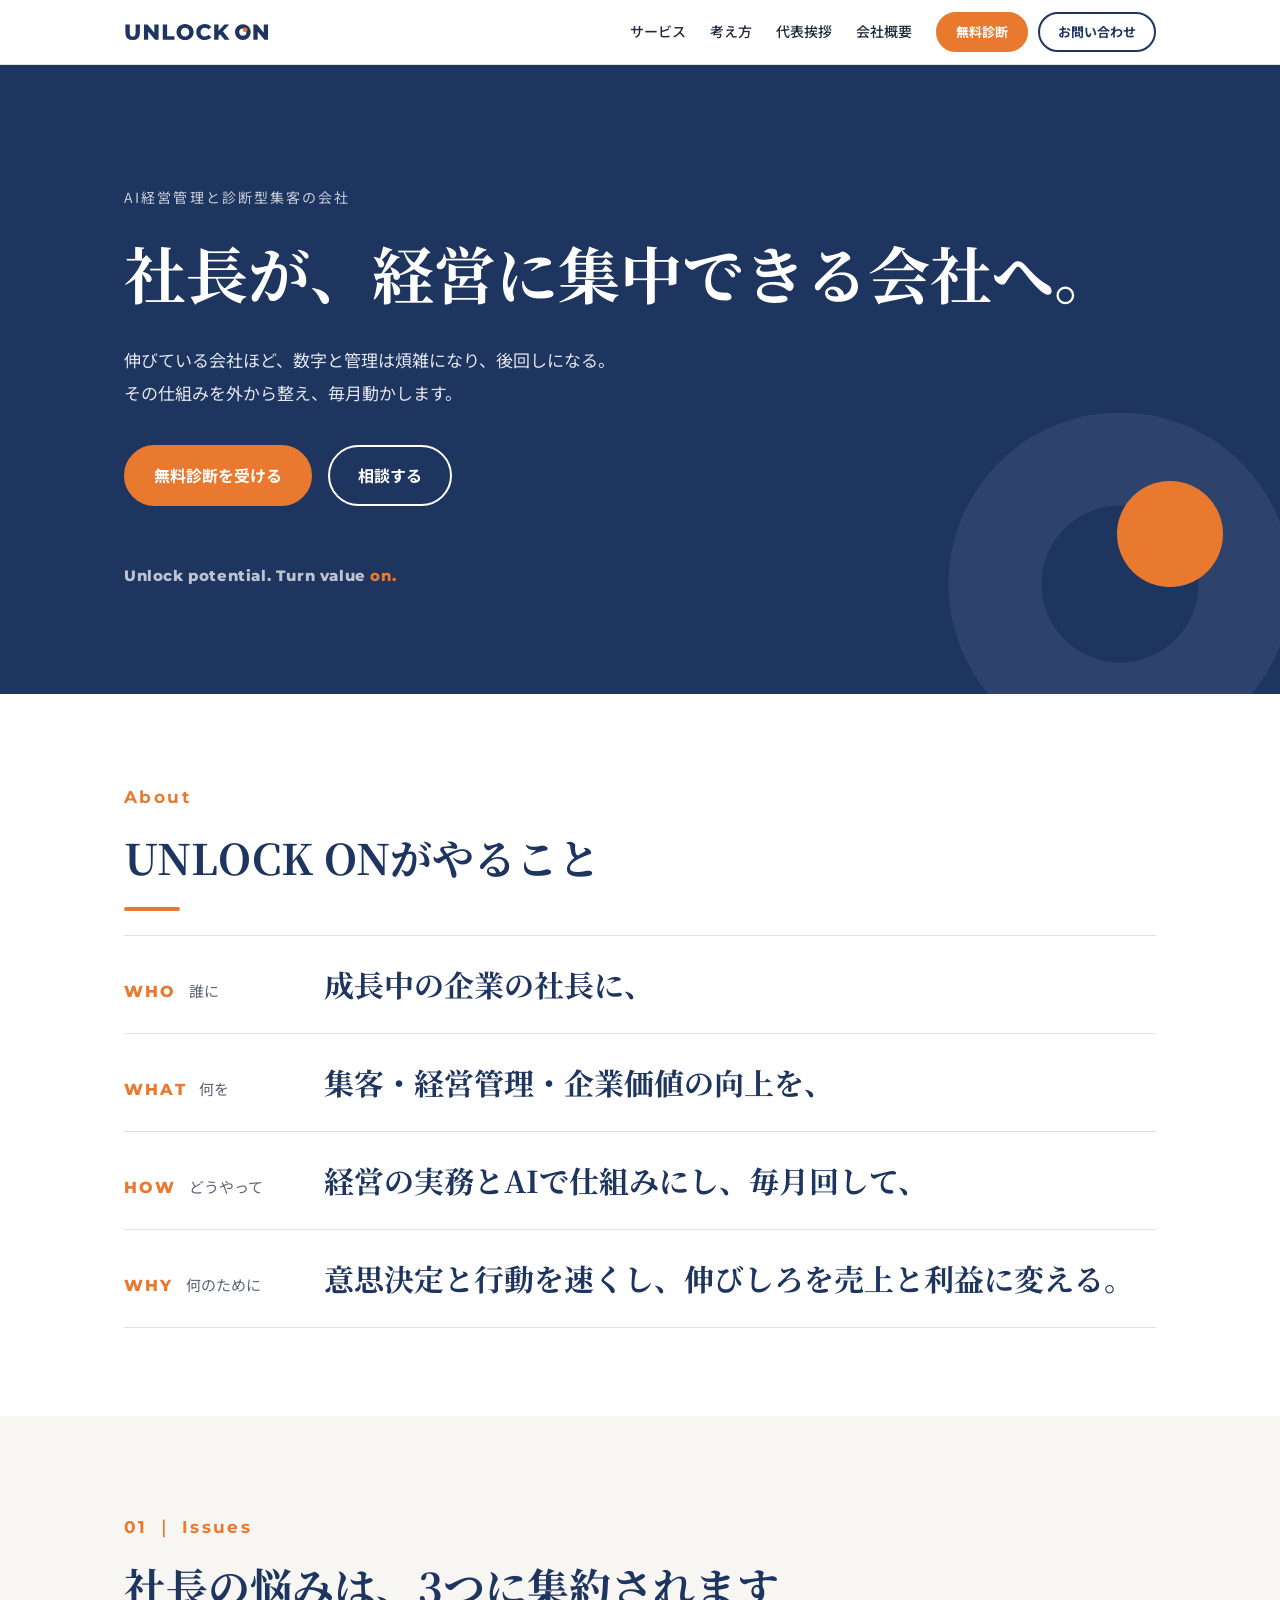
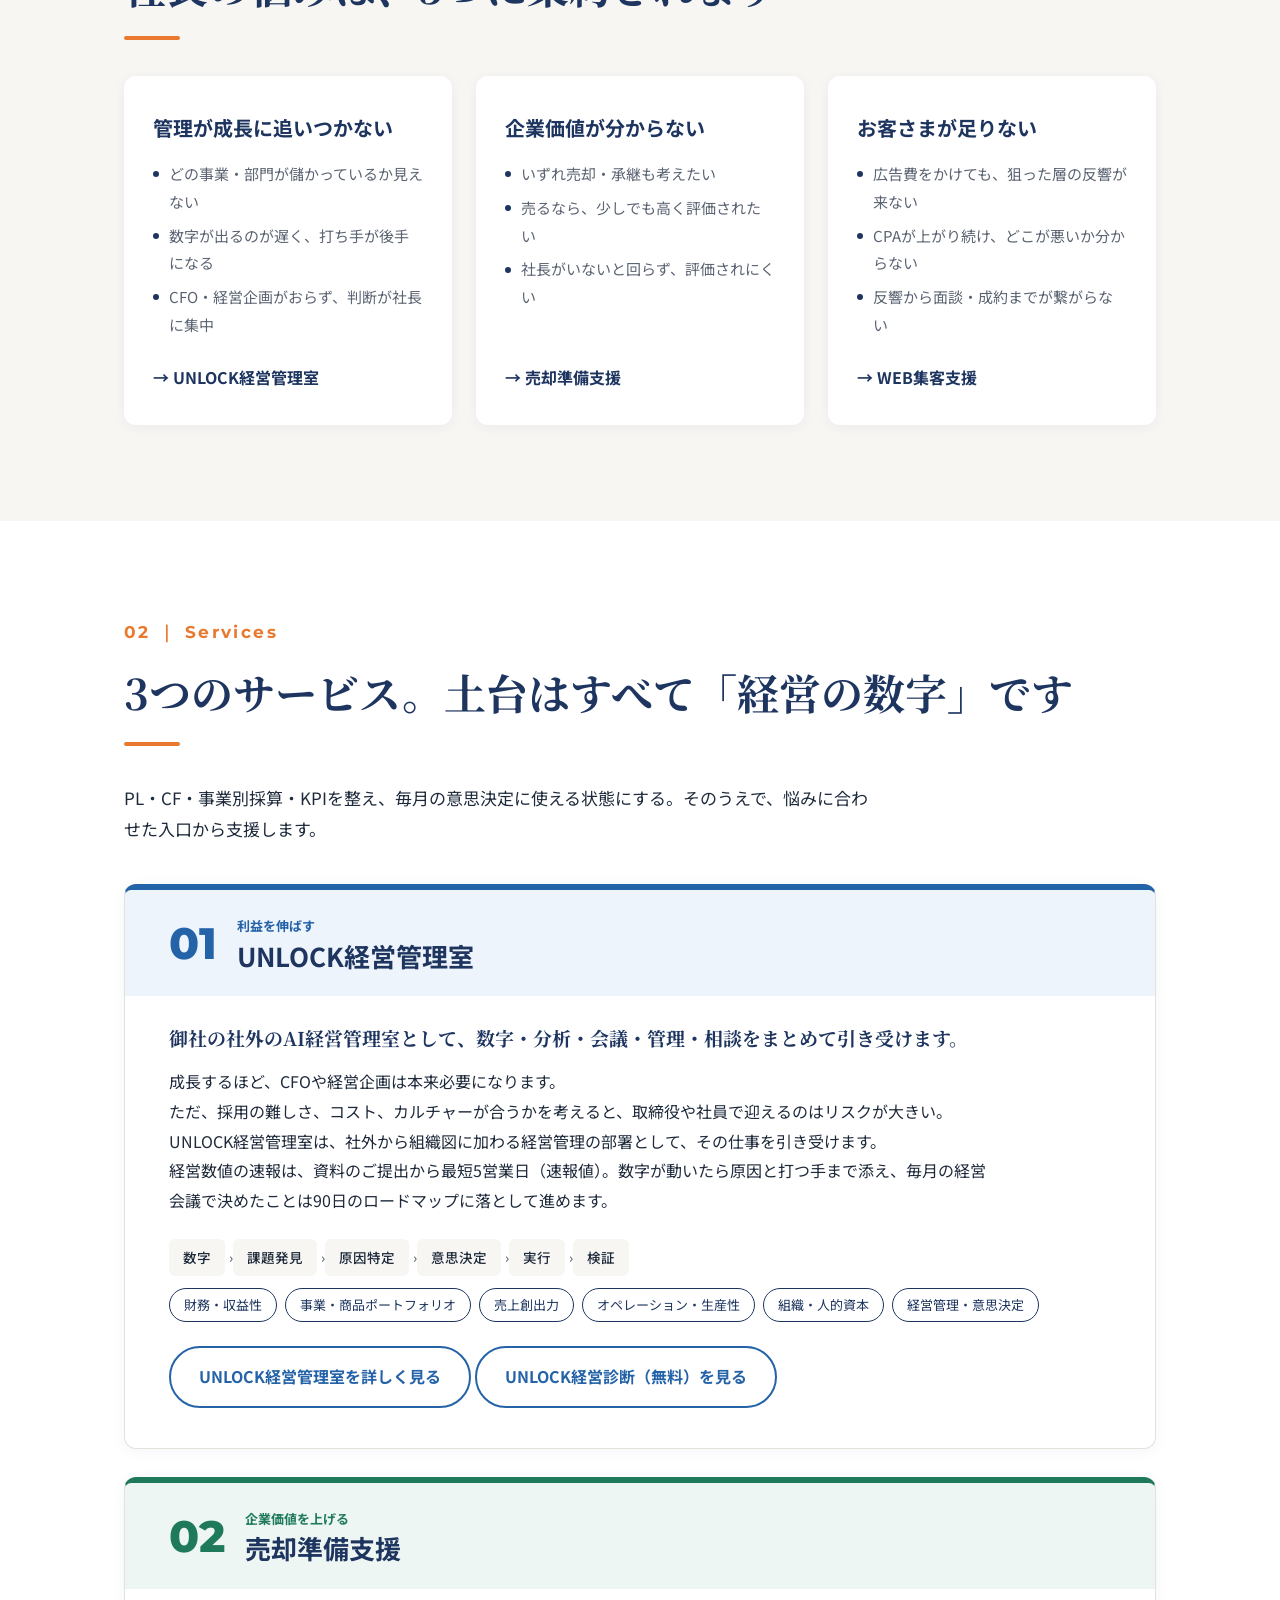
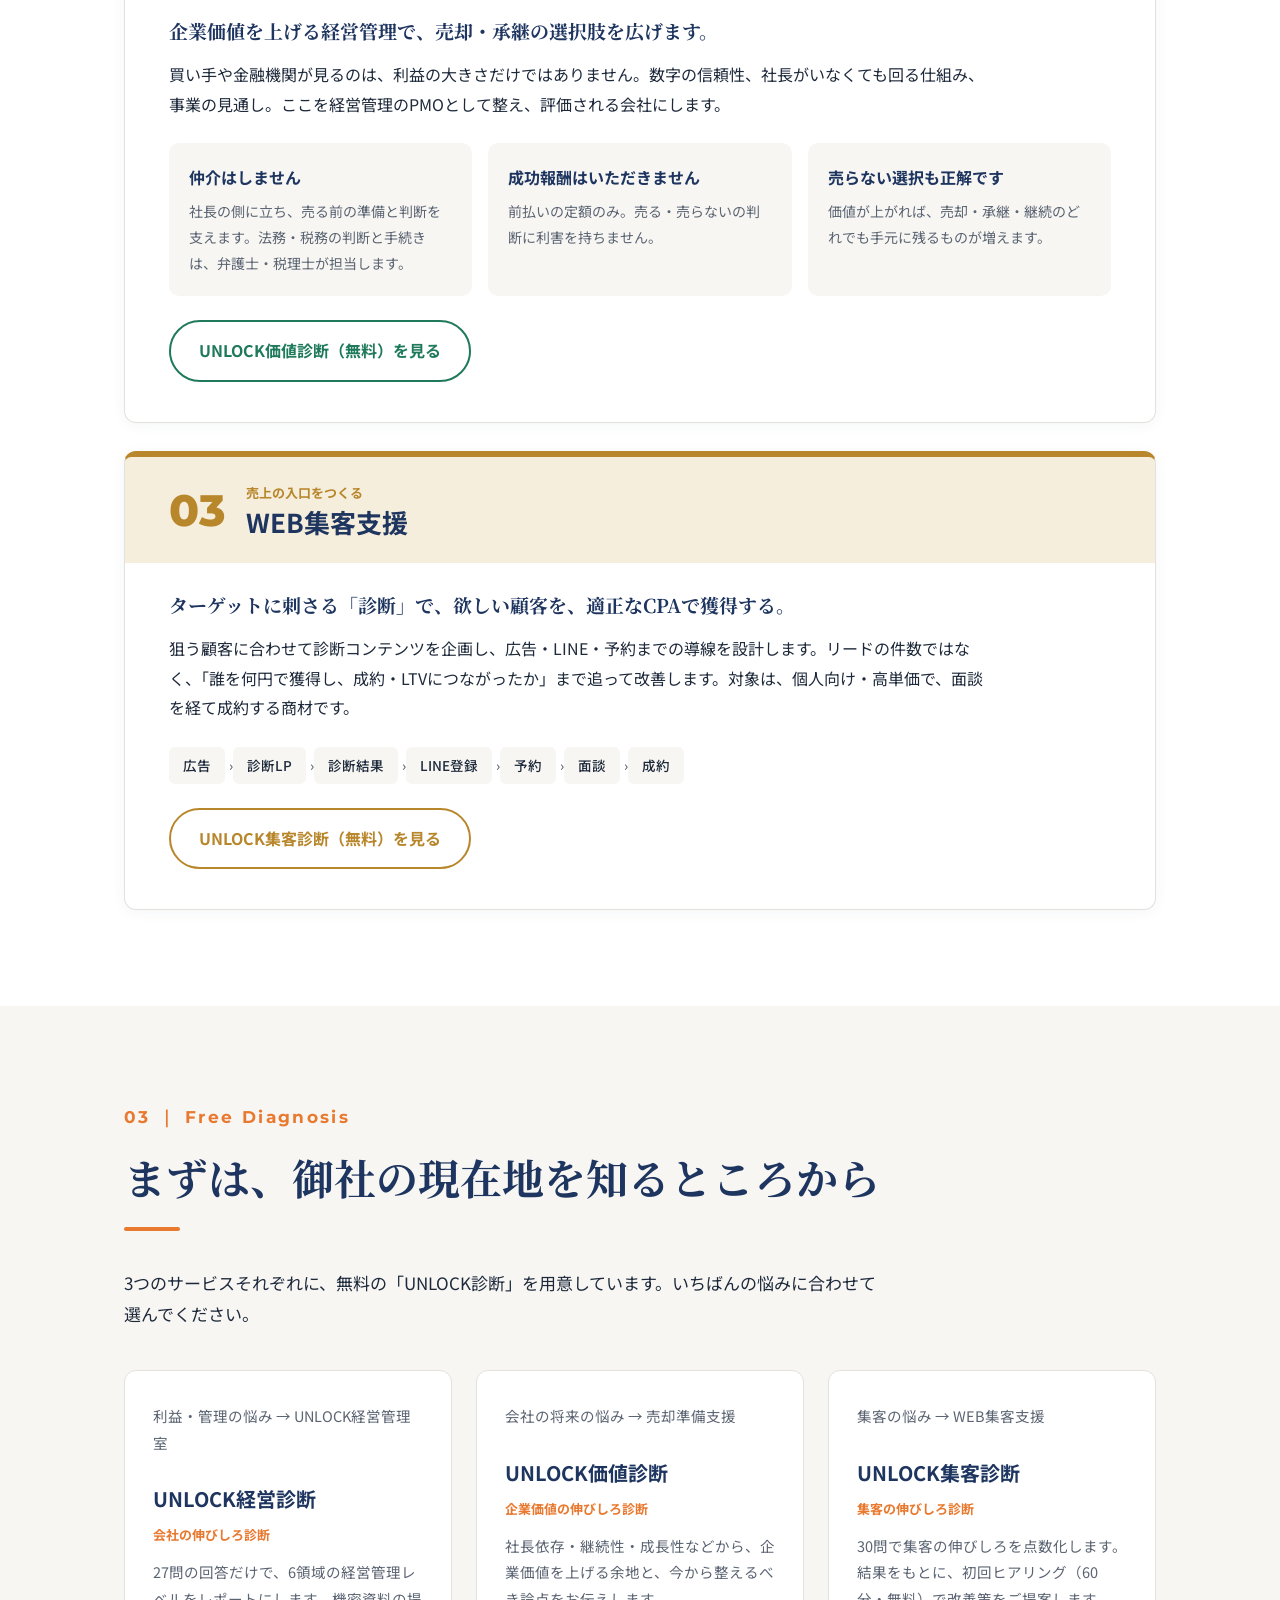
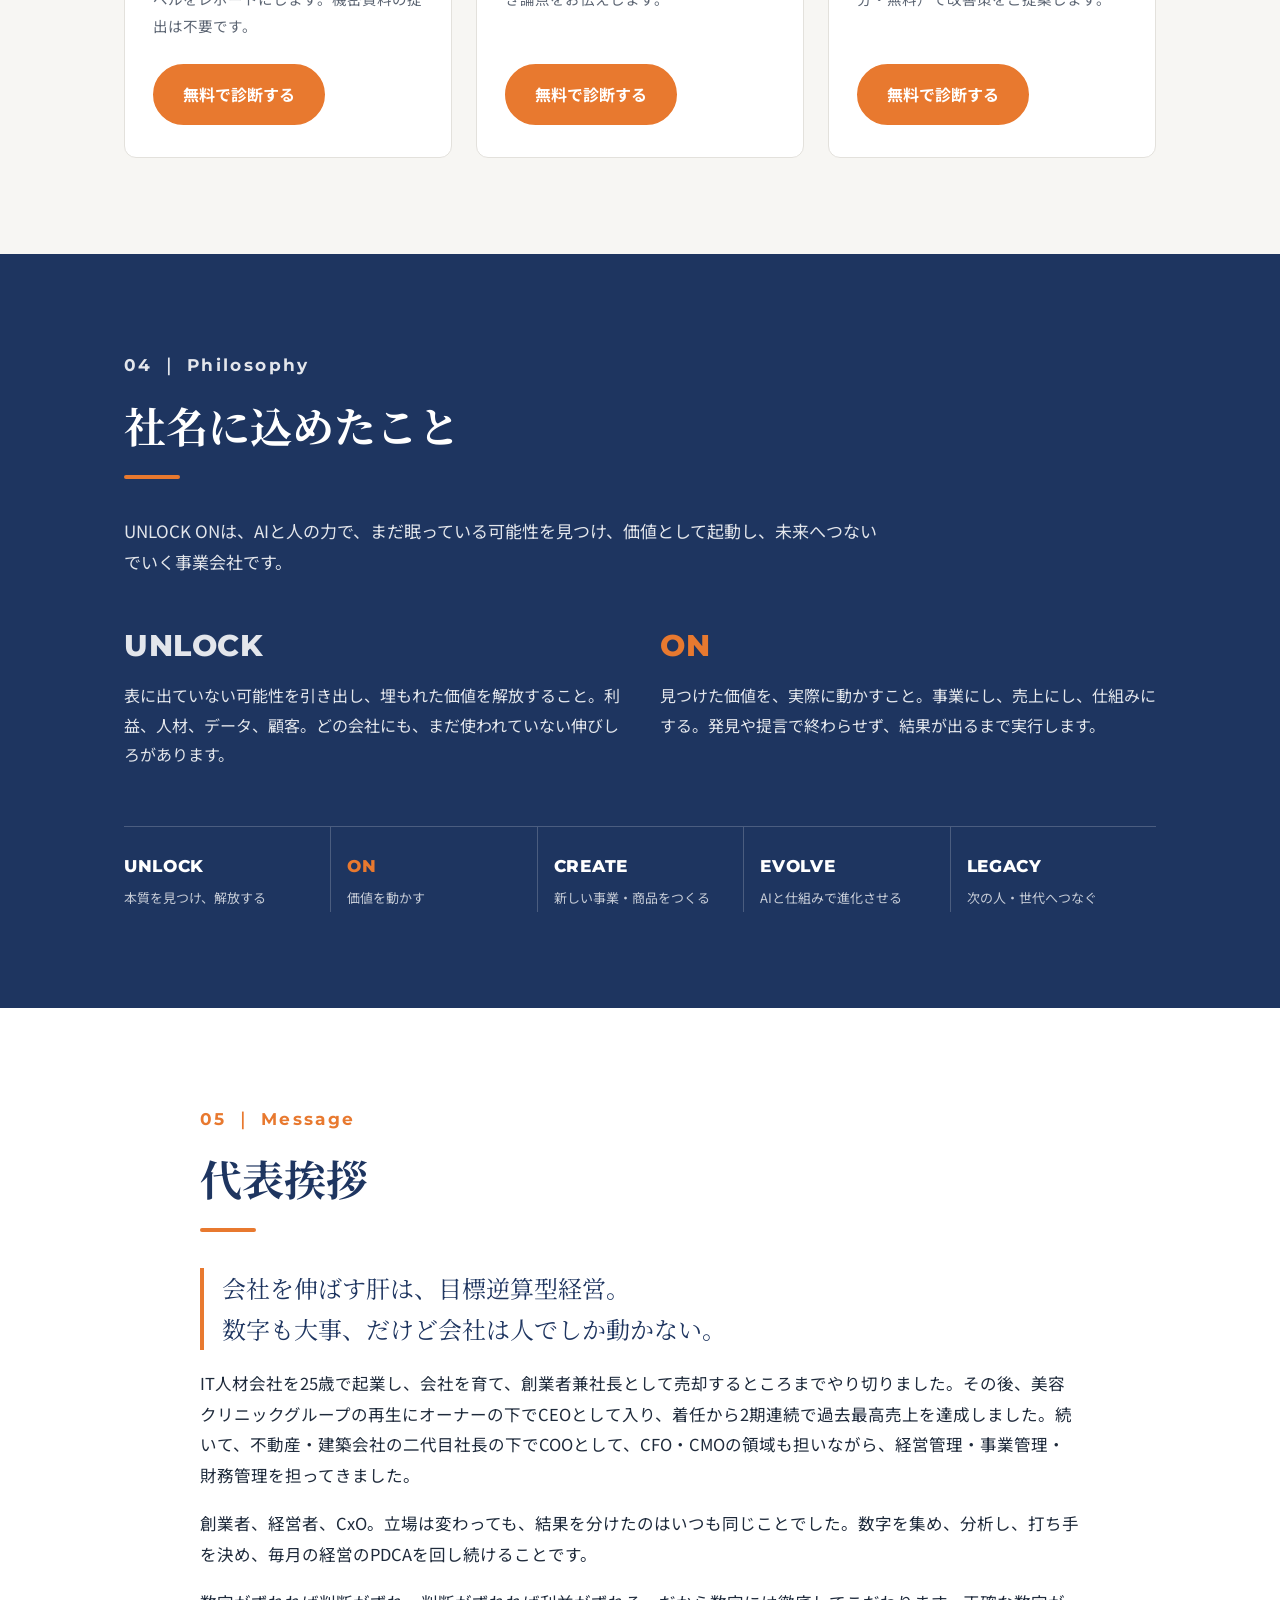
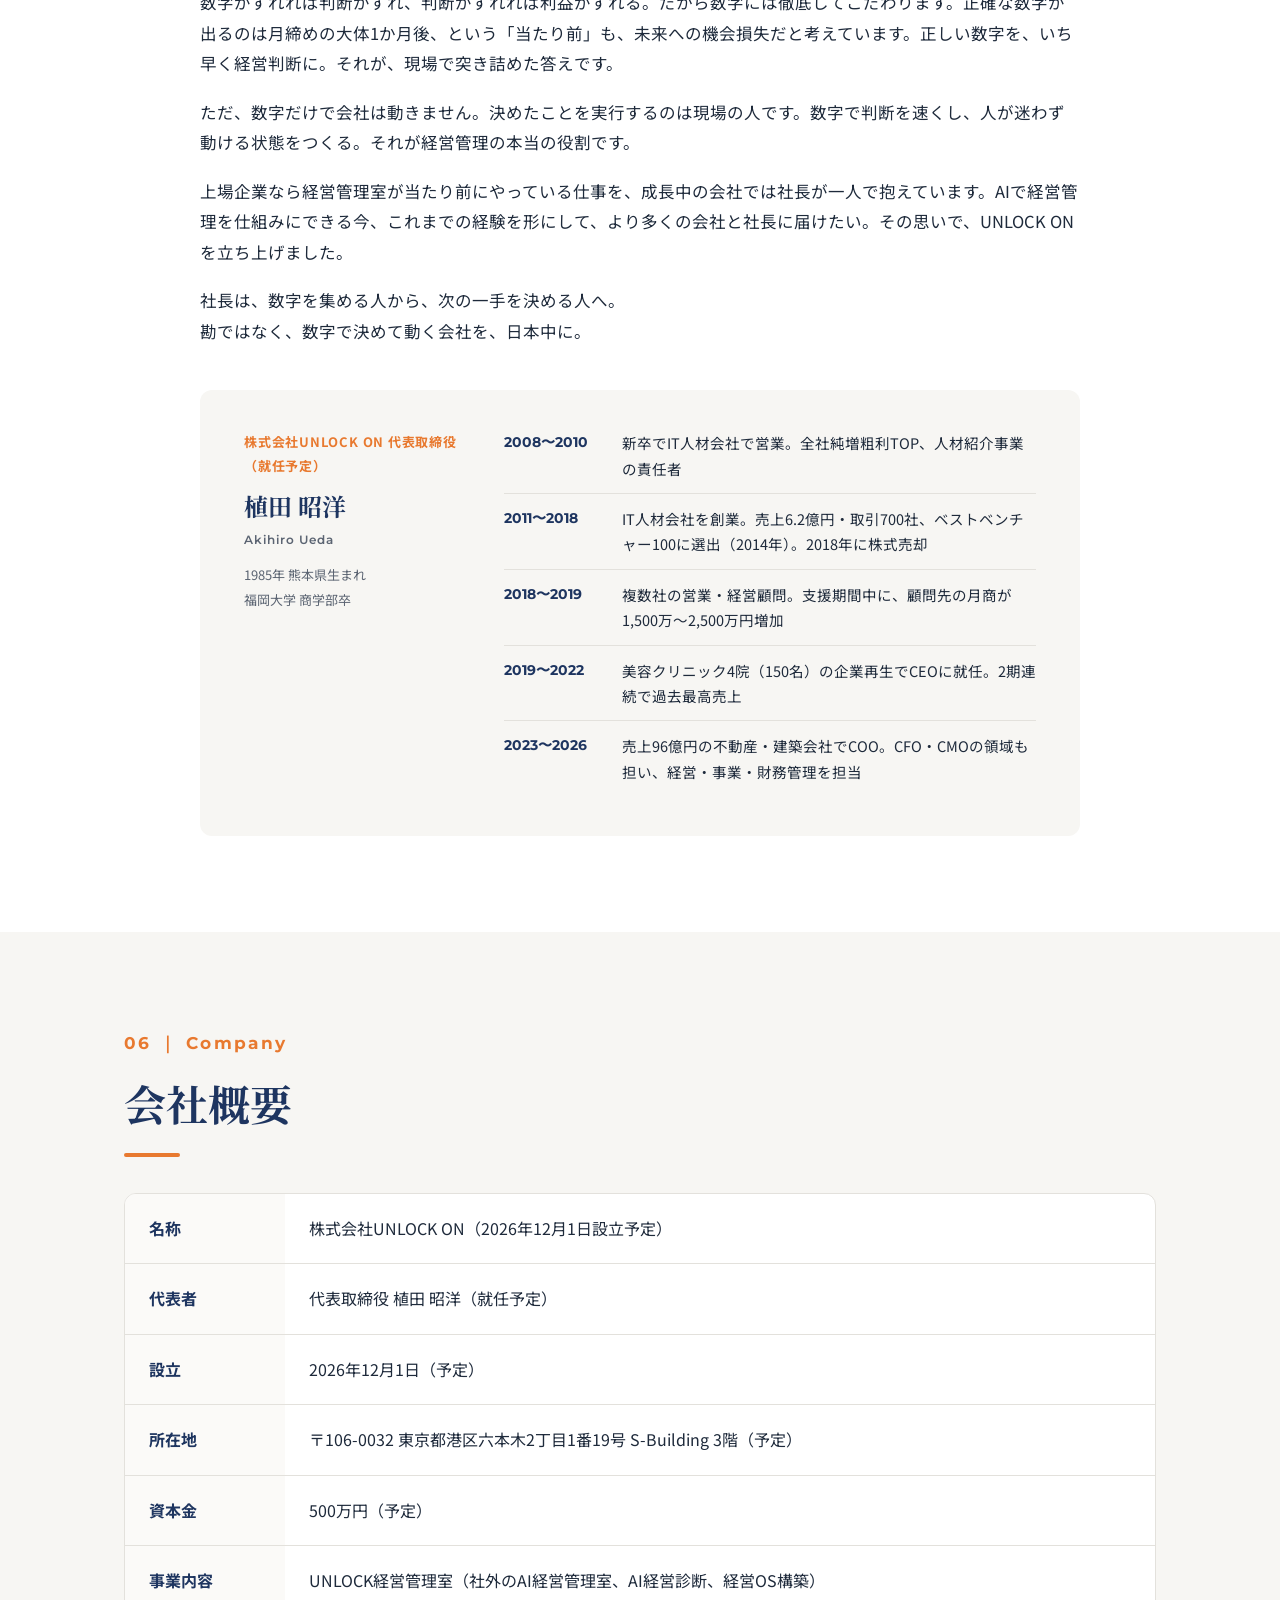
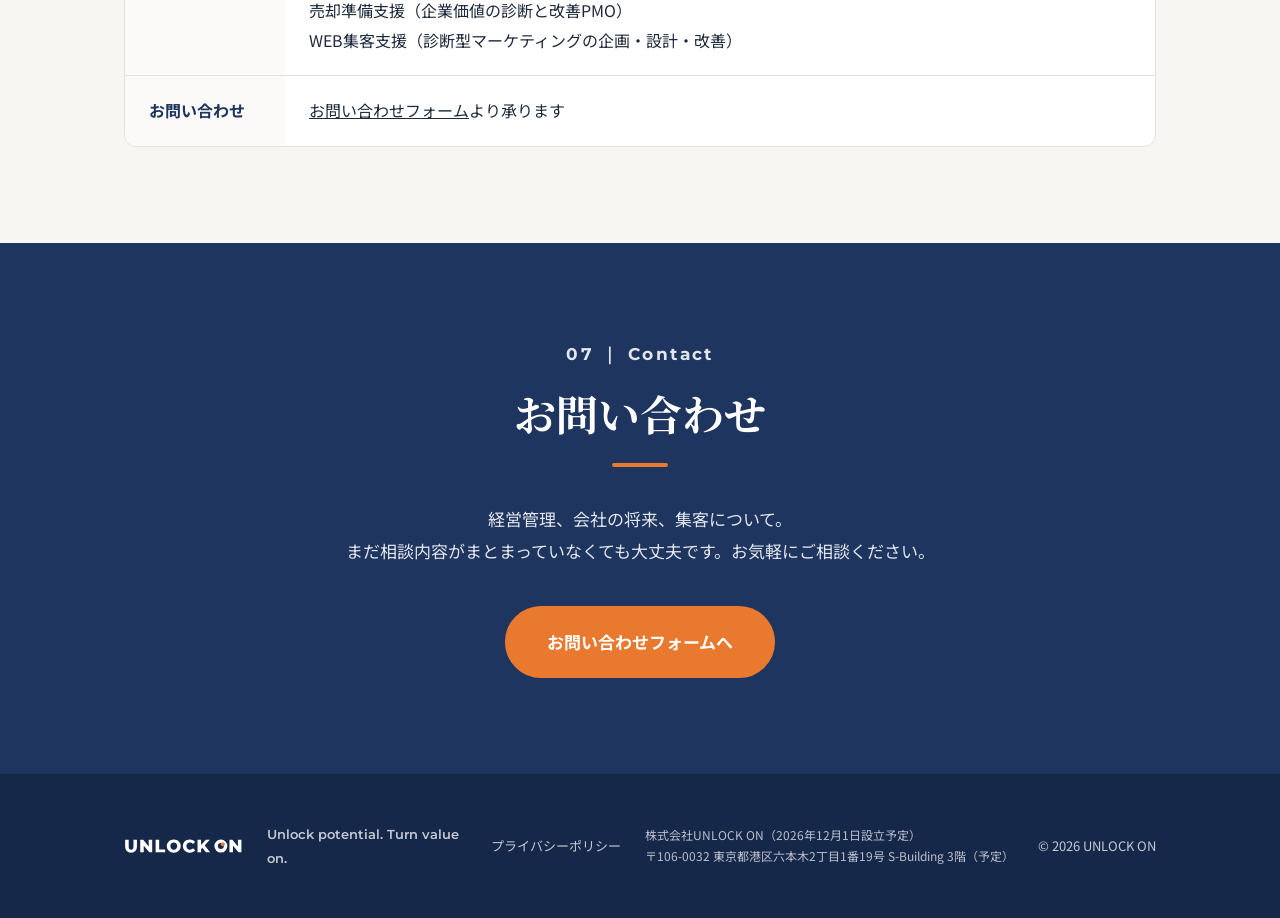
==== commit 4c58ee93: "再監査対応：銀行提出資料を別料金と明記、所在地に（予定） Co-Authored-By: Claude Opus 5.5 <noreply@anthropic.com> Claude-Session:" ====
--- a/index.html
+++ b/index.html
@@ -238,7 +238,7 @@
       <dt>名称</dt><dd>株式会社UNLOCK ON（2026年12月1日設立予定）</dd>
       <dt>代表者</dt><dd>代表取締役 植田 昭洋（就任予定）</dd>
       <dt>設立</dt><dd>2026年12月1日（予定）</dd>
-      <dt>所在地</dt><dd>〒106-0032<br class="sp"> 東京都港区六本木2丁目1番19号 S-Building 3階</dd>
+      <dt>所在地</dt><dd>〒106-0032<br class="sp"> 東京都港区六本木2丁目1番19号 S-Building 3階（予定）</dd>
       <dt>資本金</dt><dd>500万円（予定）</dd>
       <dt>事業内容</dt><dd>UNLOCK経営管理室（社外のAI経営管理室、AI経営診断、経営OS構築）<br>売却準備支援（企業価値の診断と改善PMO）<br>WEB集客支援（診断型マーケティングの企画・設計・改善）</dd>
       <dt>お問い合わせ</dt><dd><a href="#contact">お問い合わせフォーム</a>より承ります</dd>
@@ -263,7 +263,7 @@
     <img src="assets/UNLOCKON_logo_white.svg" alt="UNLOCK ON" width="140" height="21">
     <p class="ft-tag">Unlock potential. Turn value on.</p>
     <nav><a href="privacy.html">プライバシーポリシー</a></nav>
-    <p class="ft-addr">株式会社UNLOCK ON（2026年12月1日設立予定）<br>〒106-0032 東京都港区六本木2丁目1番19号 S-Building 3階</p>
+    <p class="ft-addr">株式会社UNLOCK ON（2026年12月1日設立予定）<br>〒106-0032 東京都港区六本木2丁目1番19号 S-Building 3階（予定）</p>
     <p class="ft-copy">© 2026 UNLOCK ON</p>
   </div>
 </footer>
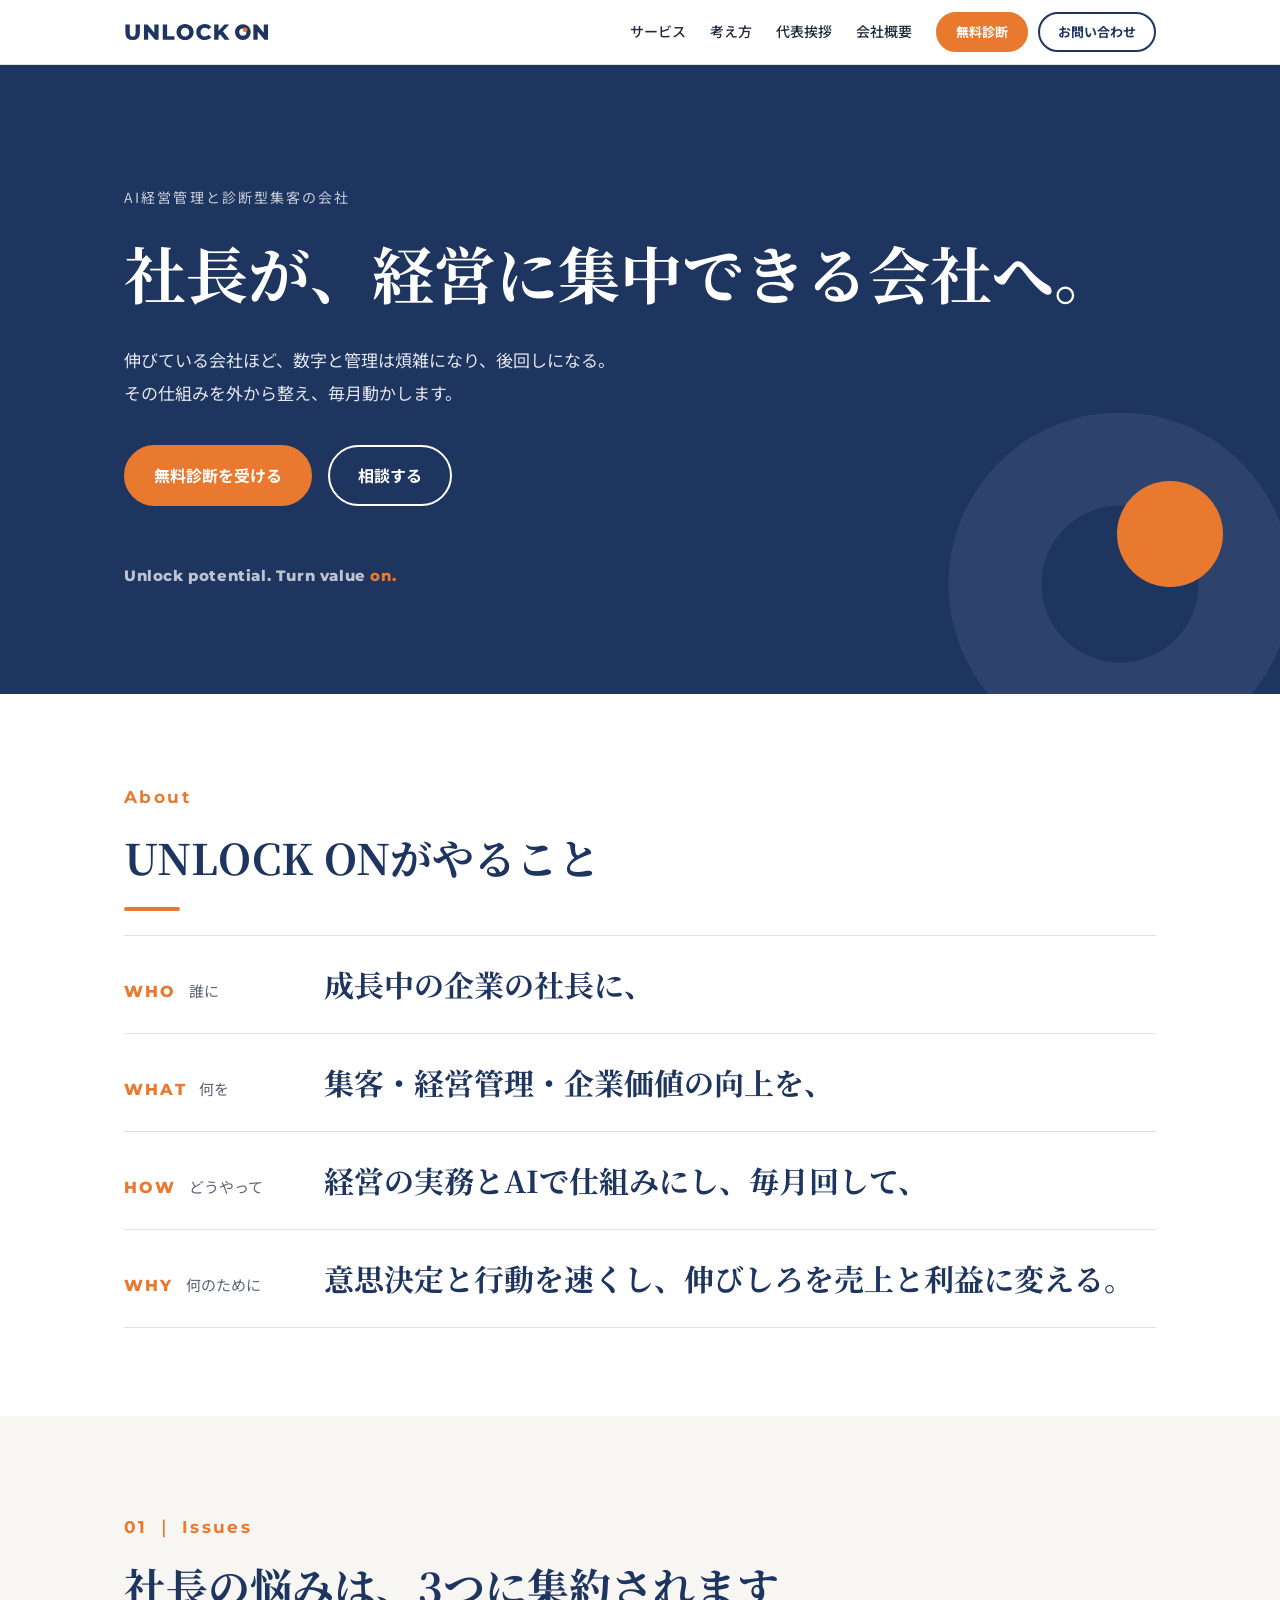
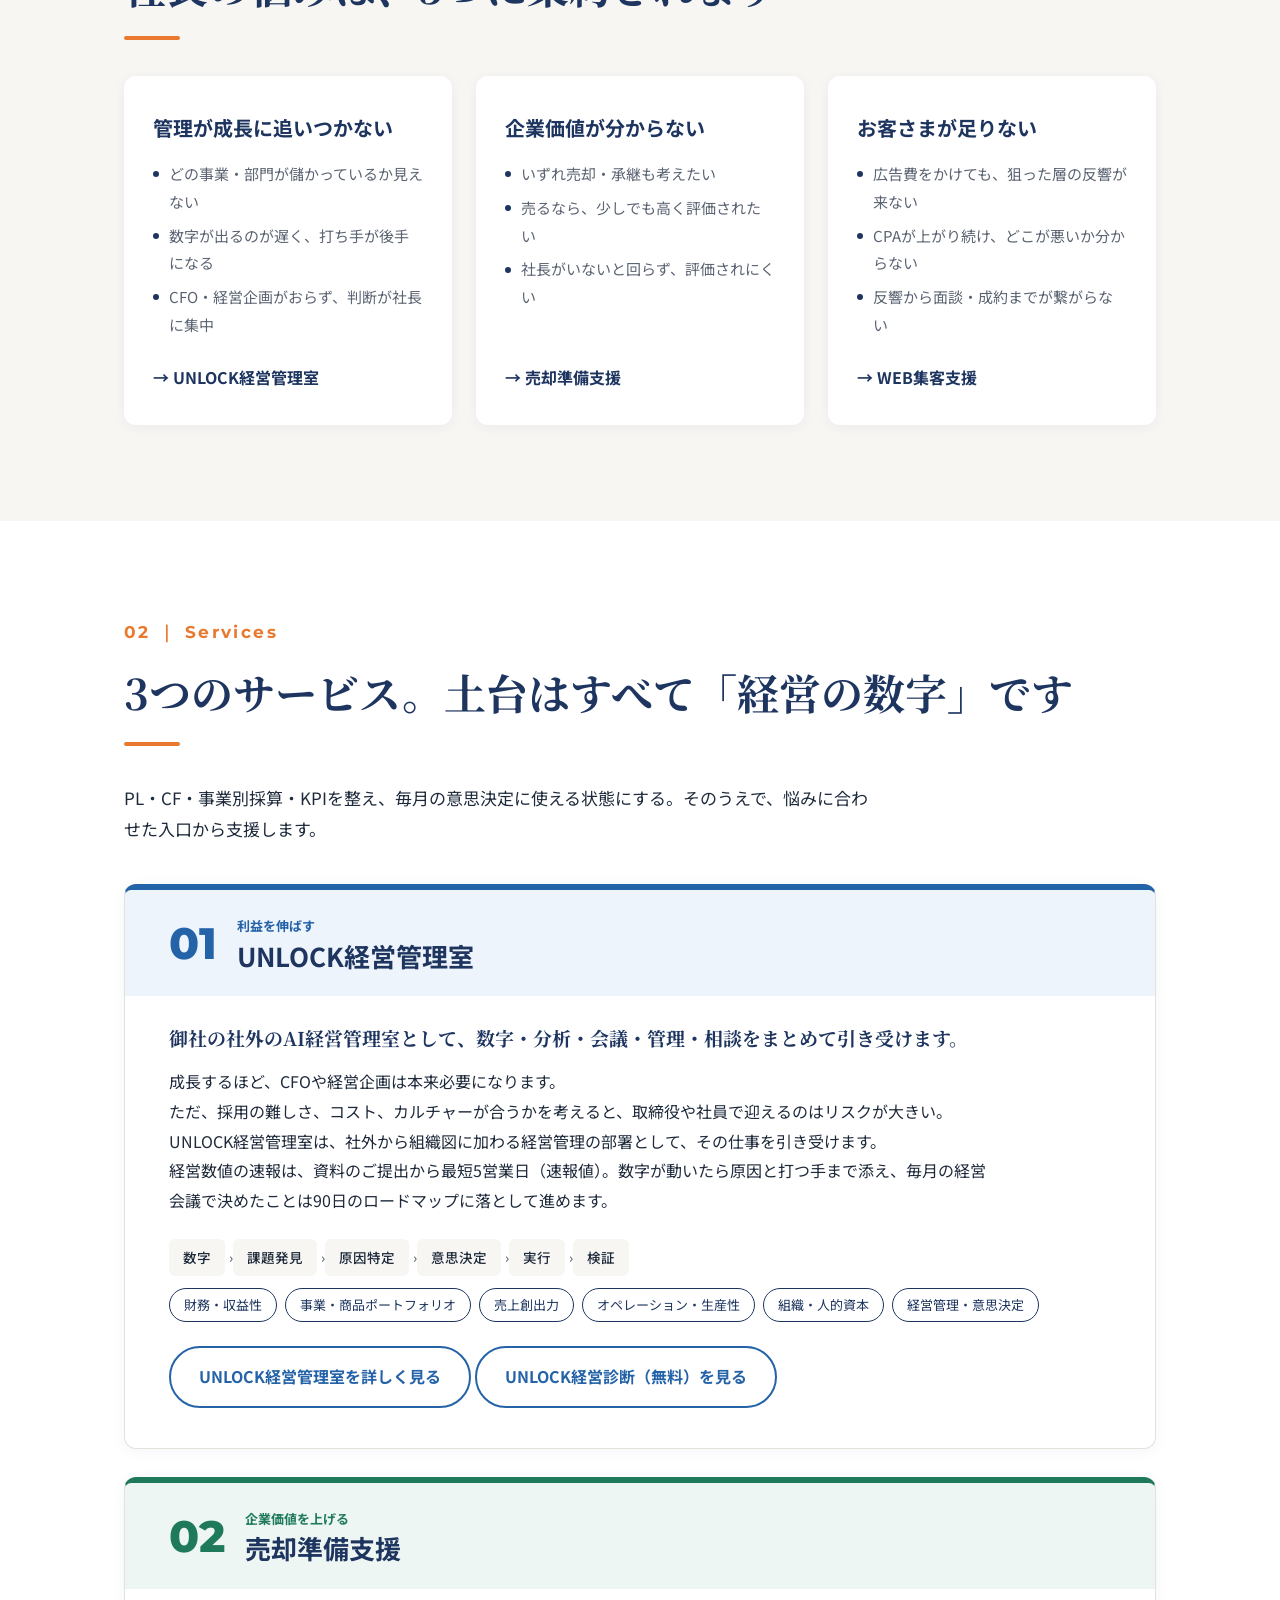
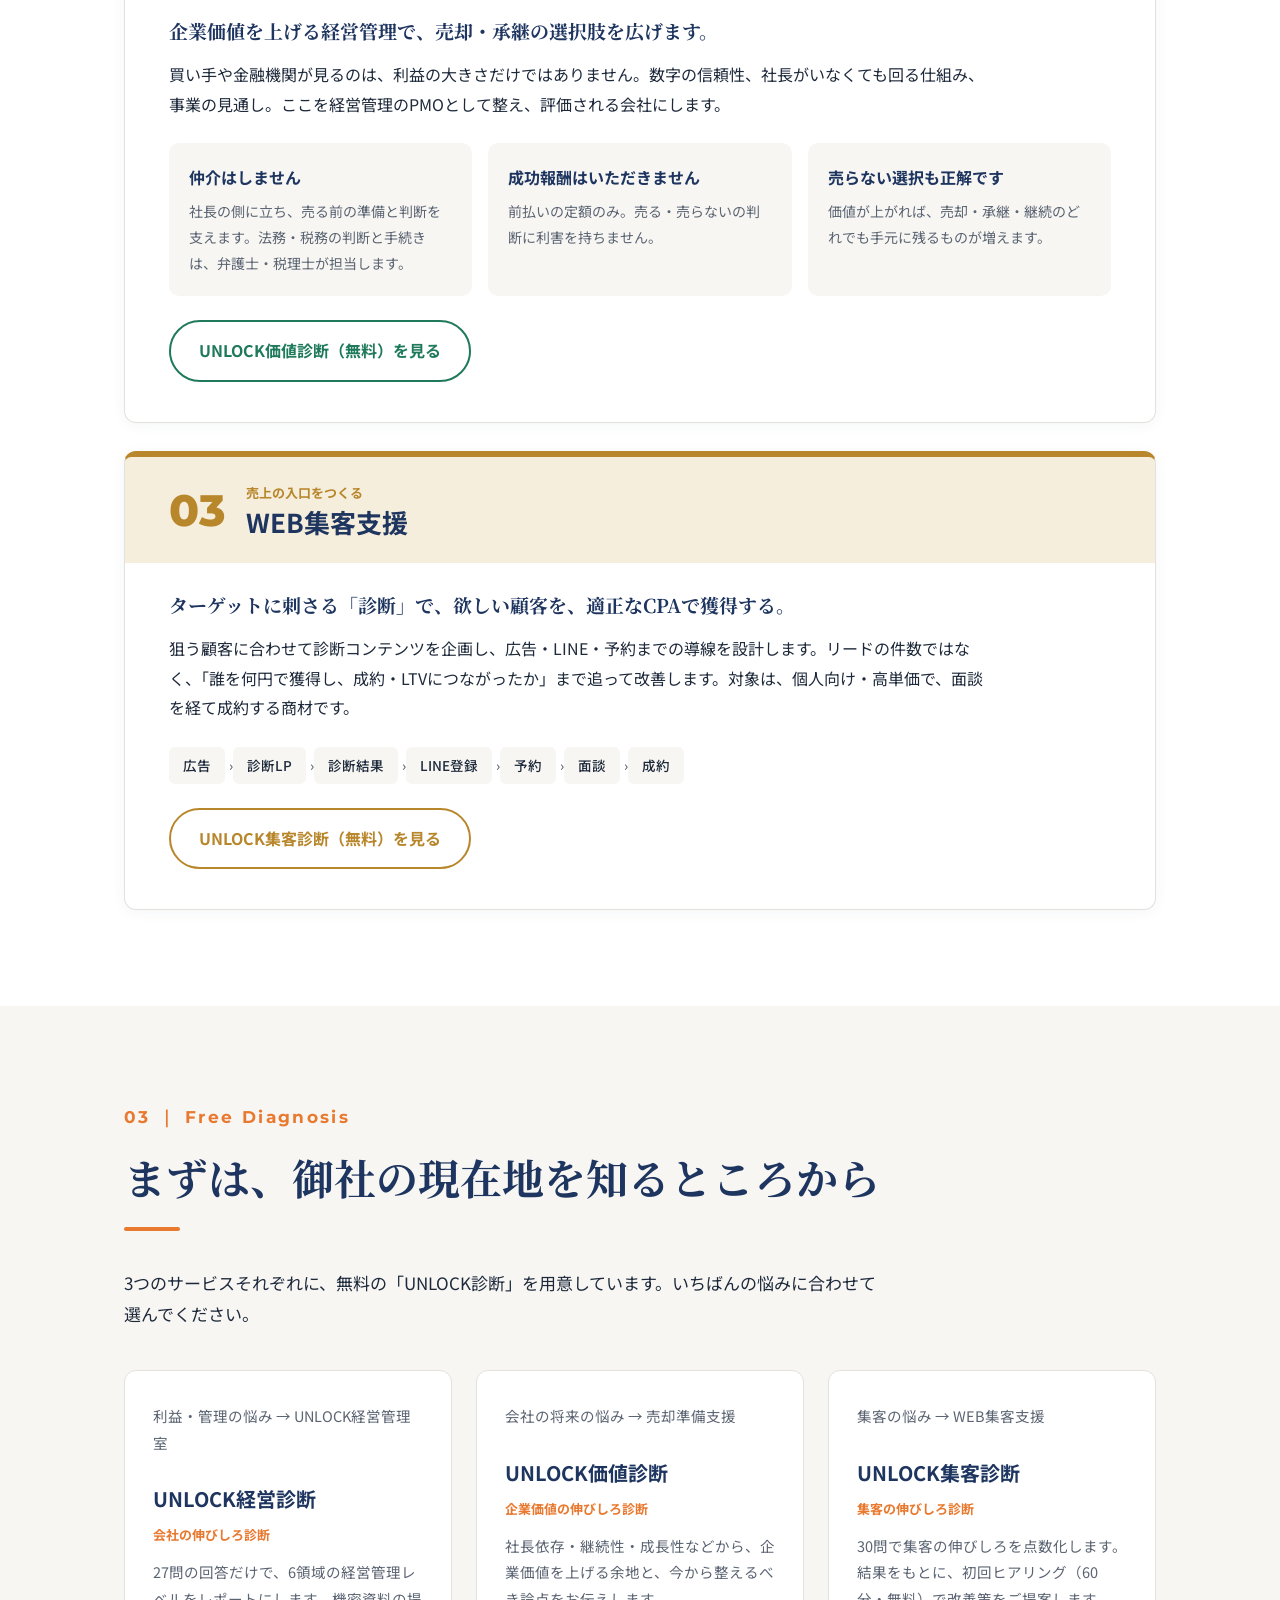
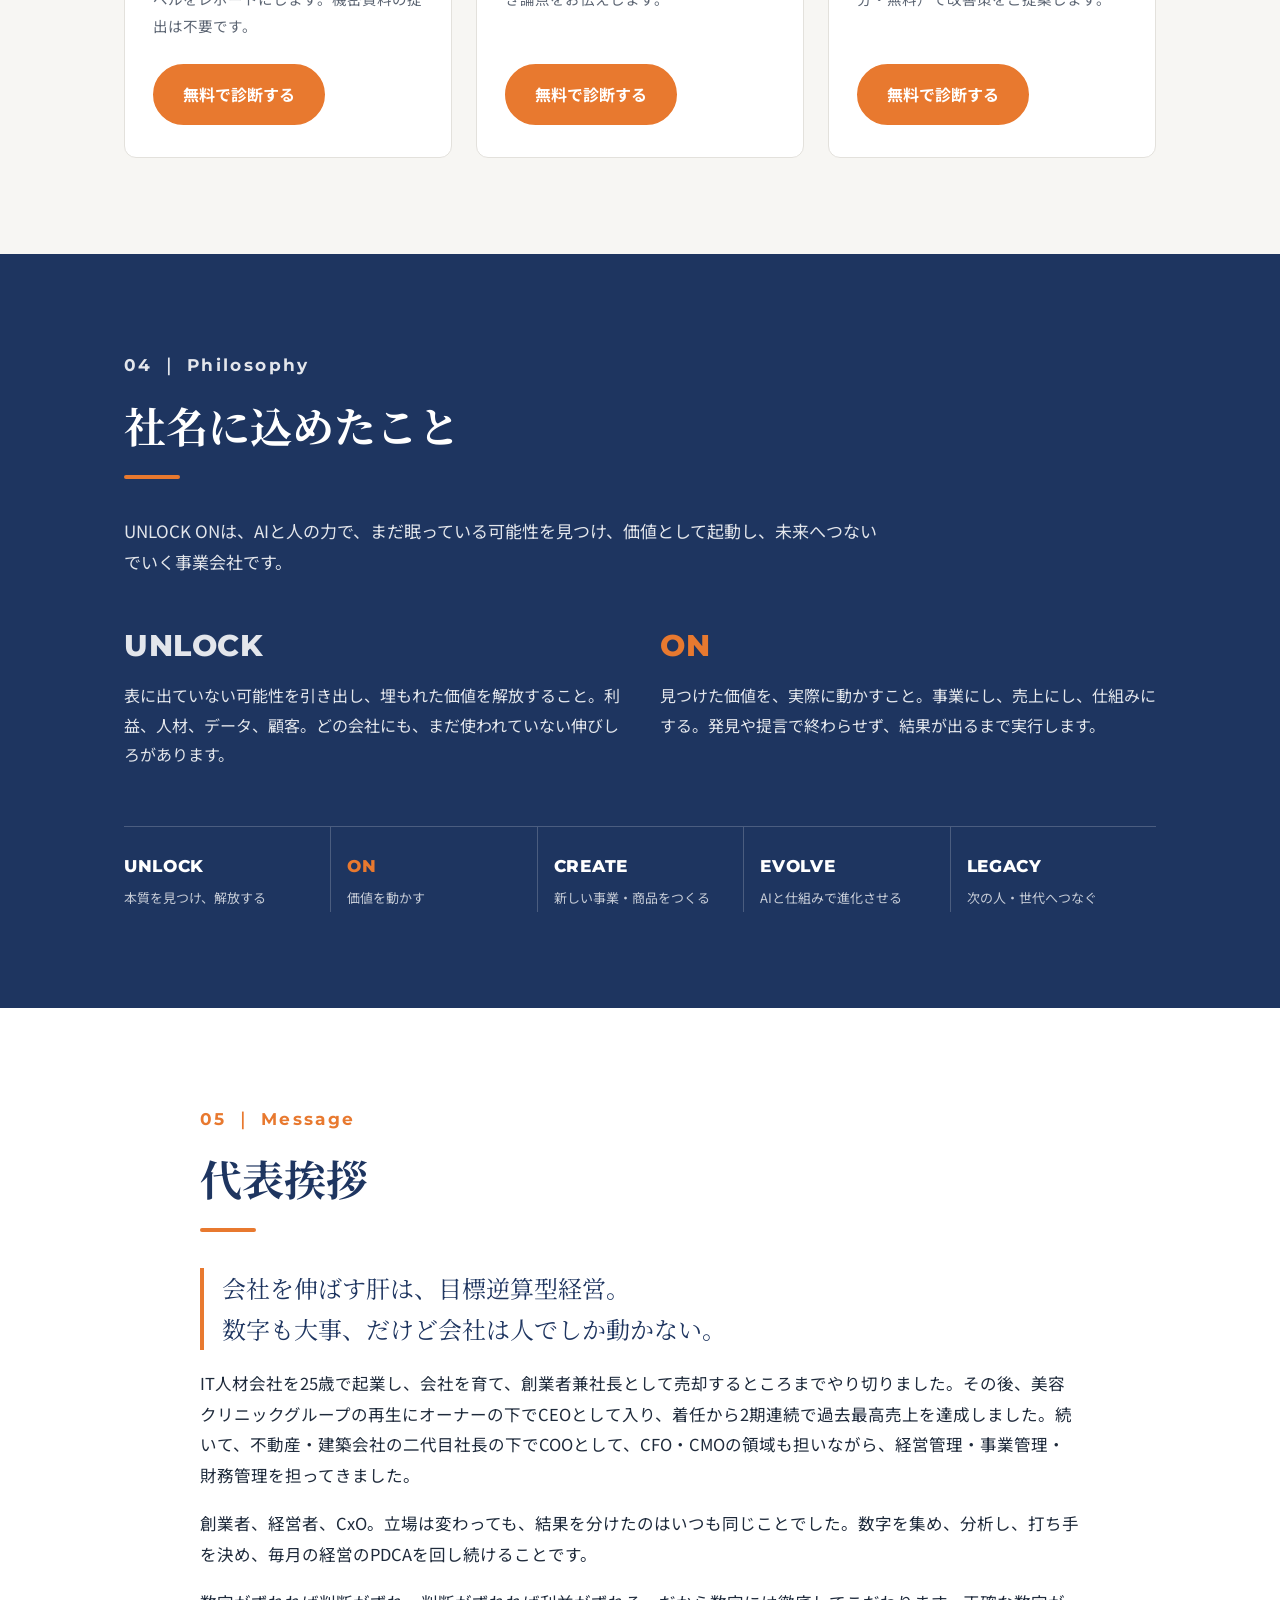
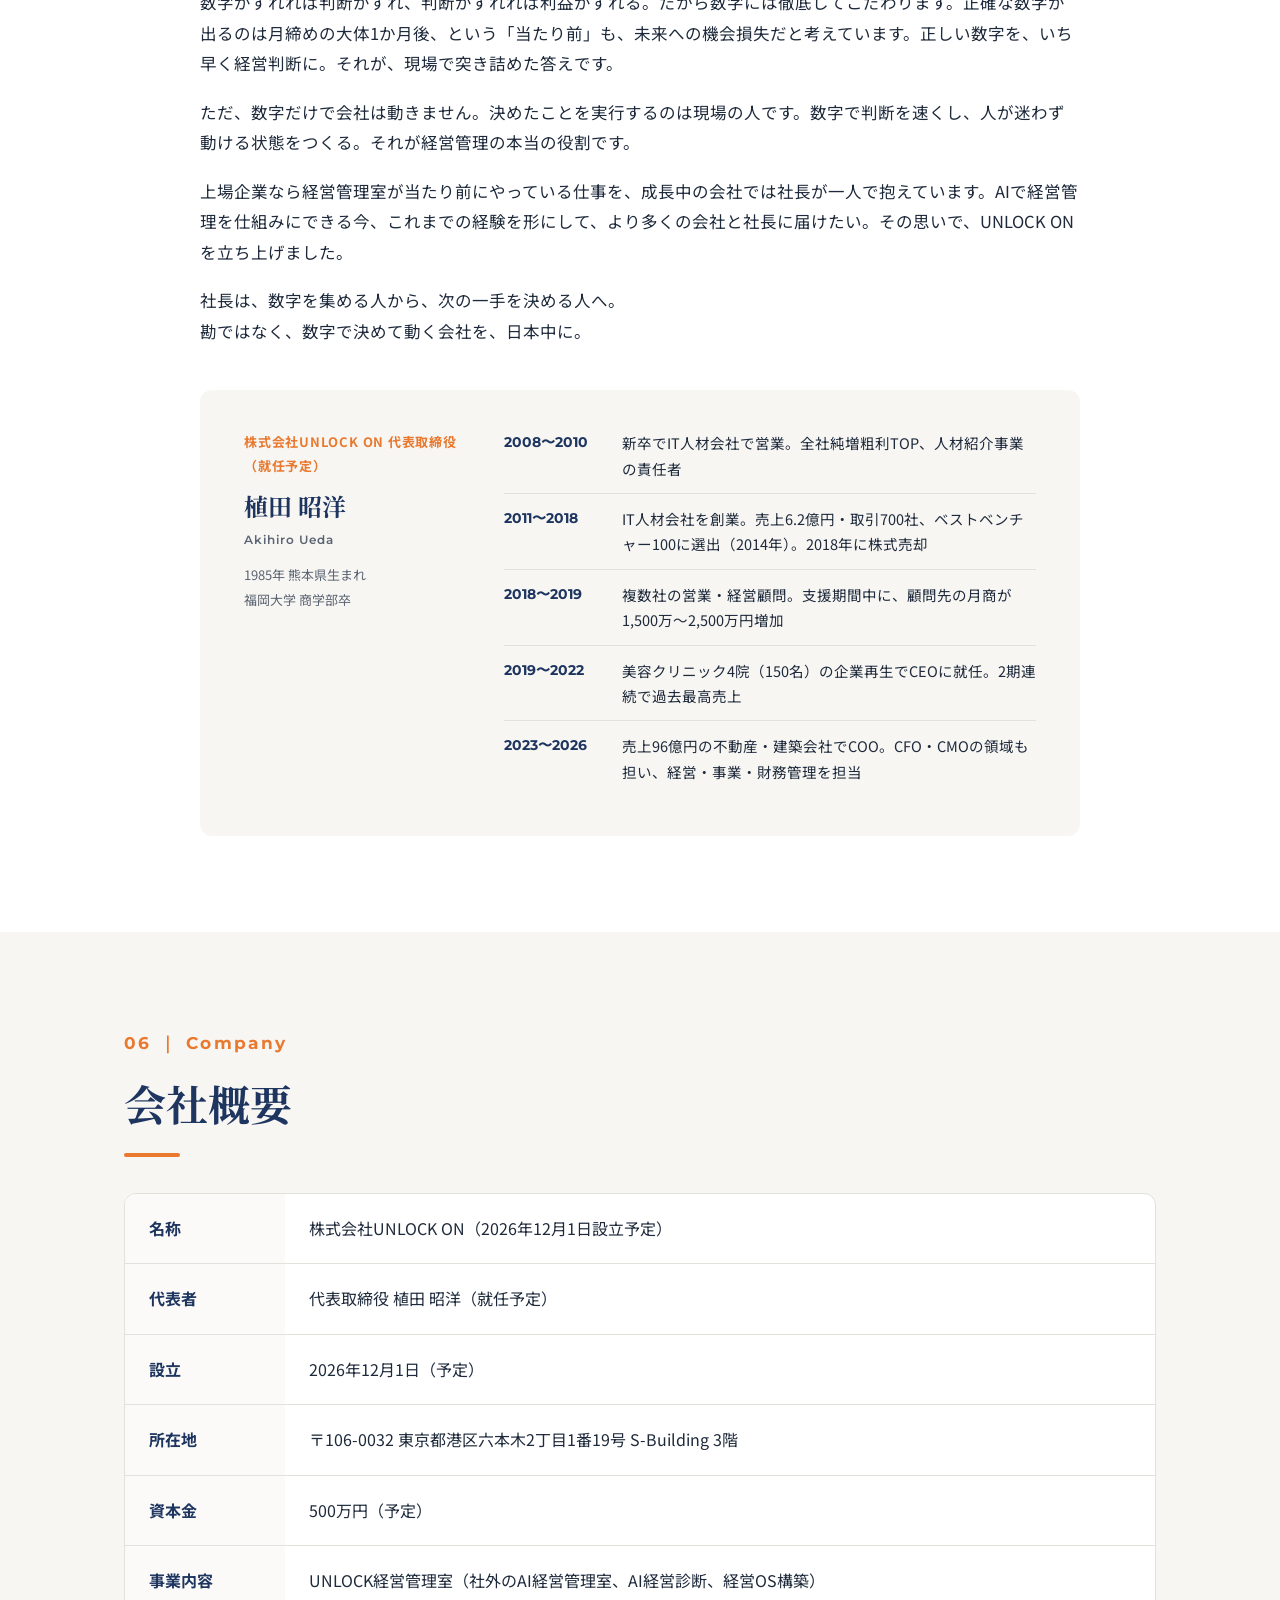
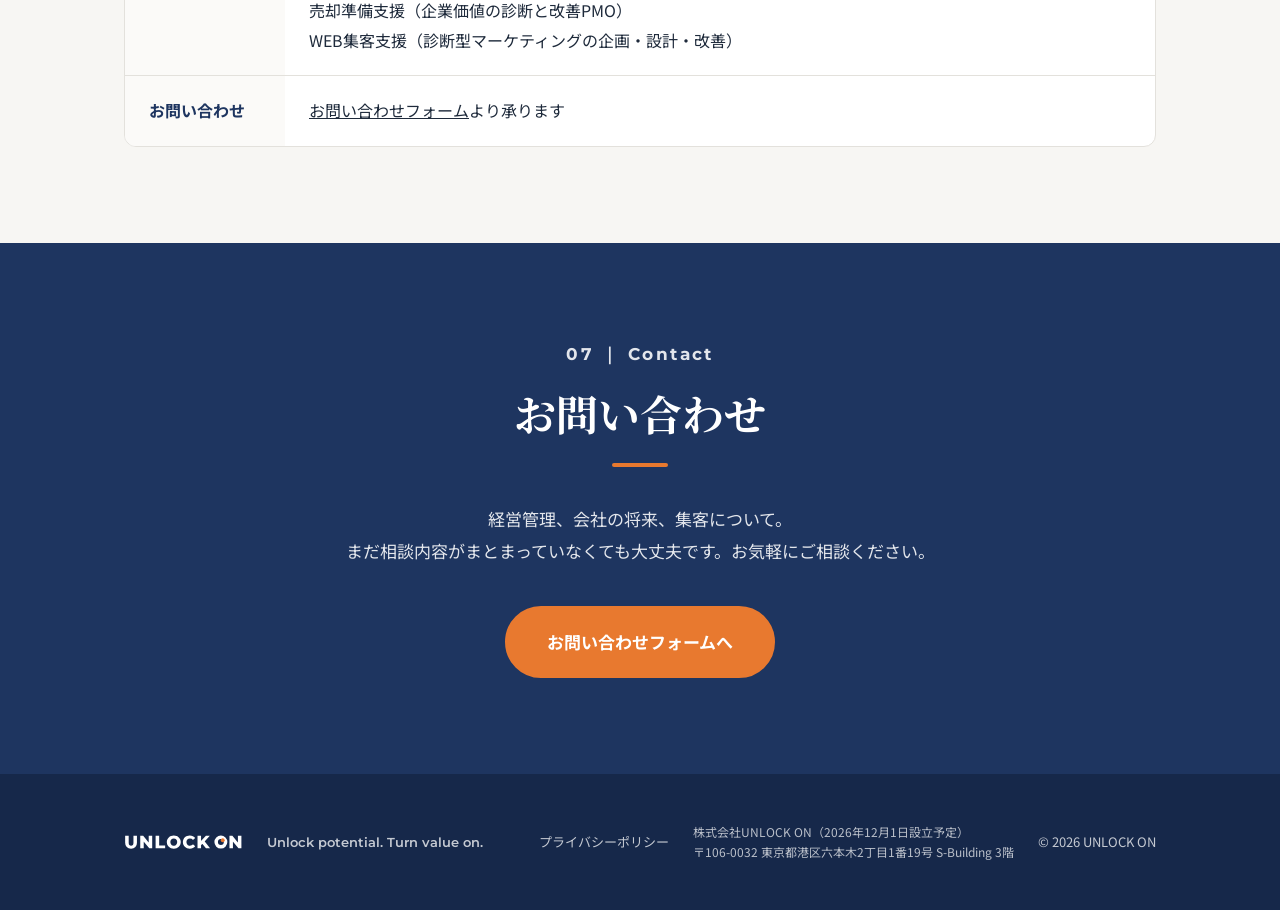
==== commit 8d4fd7a9: "所在地の（予定）を削除（契約済み） Co-Authored-By: Claude Opus 5.5 <noreply@anthropic.com> Claude-Session: https://cl" ====
--- a/index.html
+++ b/index.html
@@ -238,7 +238,7 @@
       <dt>名称</dt><dd>株式会社UNLOCK ON（2026年12月1日設立予定）</dd>
       <dt>代表者</dt><dd>代表取締役 植田 昭洋（就任予定）</dd>
       <dt>設立</dt><dd>2026年12月1日（予定）</dd>
-      <dt>所在地</dt><dd>〒106-0032<br class="sp"> 東京都港区六本木2丁目1番19号 S-Building 3階（予定）</dd>
+      <dt>所在地</dt><dd>〒106-0032<br class="sp"> 東京都港区六本木2丁目1番19号 S-Building 3階</dd>
       <dt>資本金</dt><dd>500万円（予定）</dd>
       <dt>事業内容</dt><dd>UNLOCK経営管理室（社外のAI経営管理室、AI経営診断、経営OS構築）<br>売却準備支援（企業価値の診断と改善PMO）<br>WEB集客支援（診断型マーケティングの企画・設計・改善）</dd>
       <dt>お問い合わせ</dt><dd><a href="#contact">お問い合わせフォーム</a>より承ります</dd>
@@ -263,7 +263,7 @@
     <img src="assets/UNLOCKON_logo_white.svg" alt="UNLOCK ON" width="140" height="21">
     <p class="ft-tag">Unlock potential. Turn value on.</p>
     <nav><a href="privacy.html">プライバシーポリシー</a></nav>
-    <p class="ft-addr">株式会社UNLOCK ON（2026年12月1日設立予定）<br>〒106-0032 東京都港区六本木2丁目1番19号 S-Building 3階（予定）</p>
+    <p class="ft-addr">株式会社UNLOCK ON（2026年12月1日設立予定）<br>〒106-0032 東京都港区六本木2丁目1番19号 S-Building 3階</p>
     <p class="ft-copy">© 2026 UNLOCK ON</p>
   </div>
 </footer>
